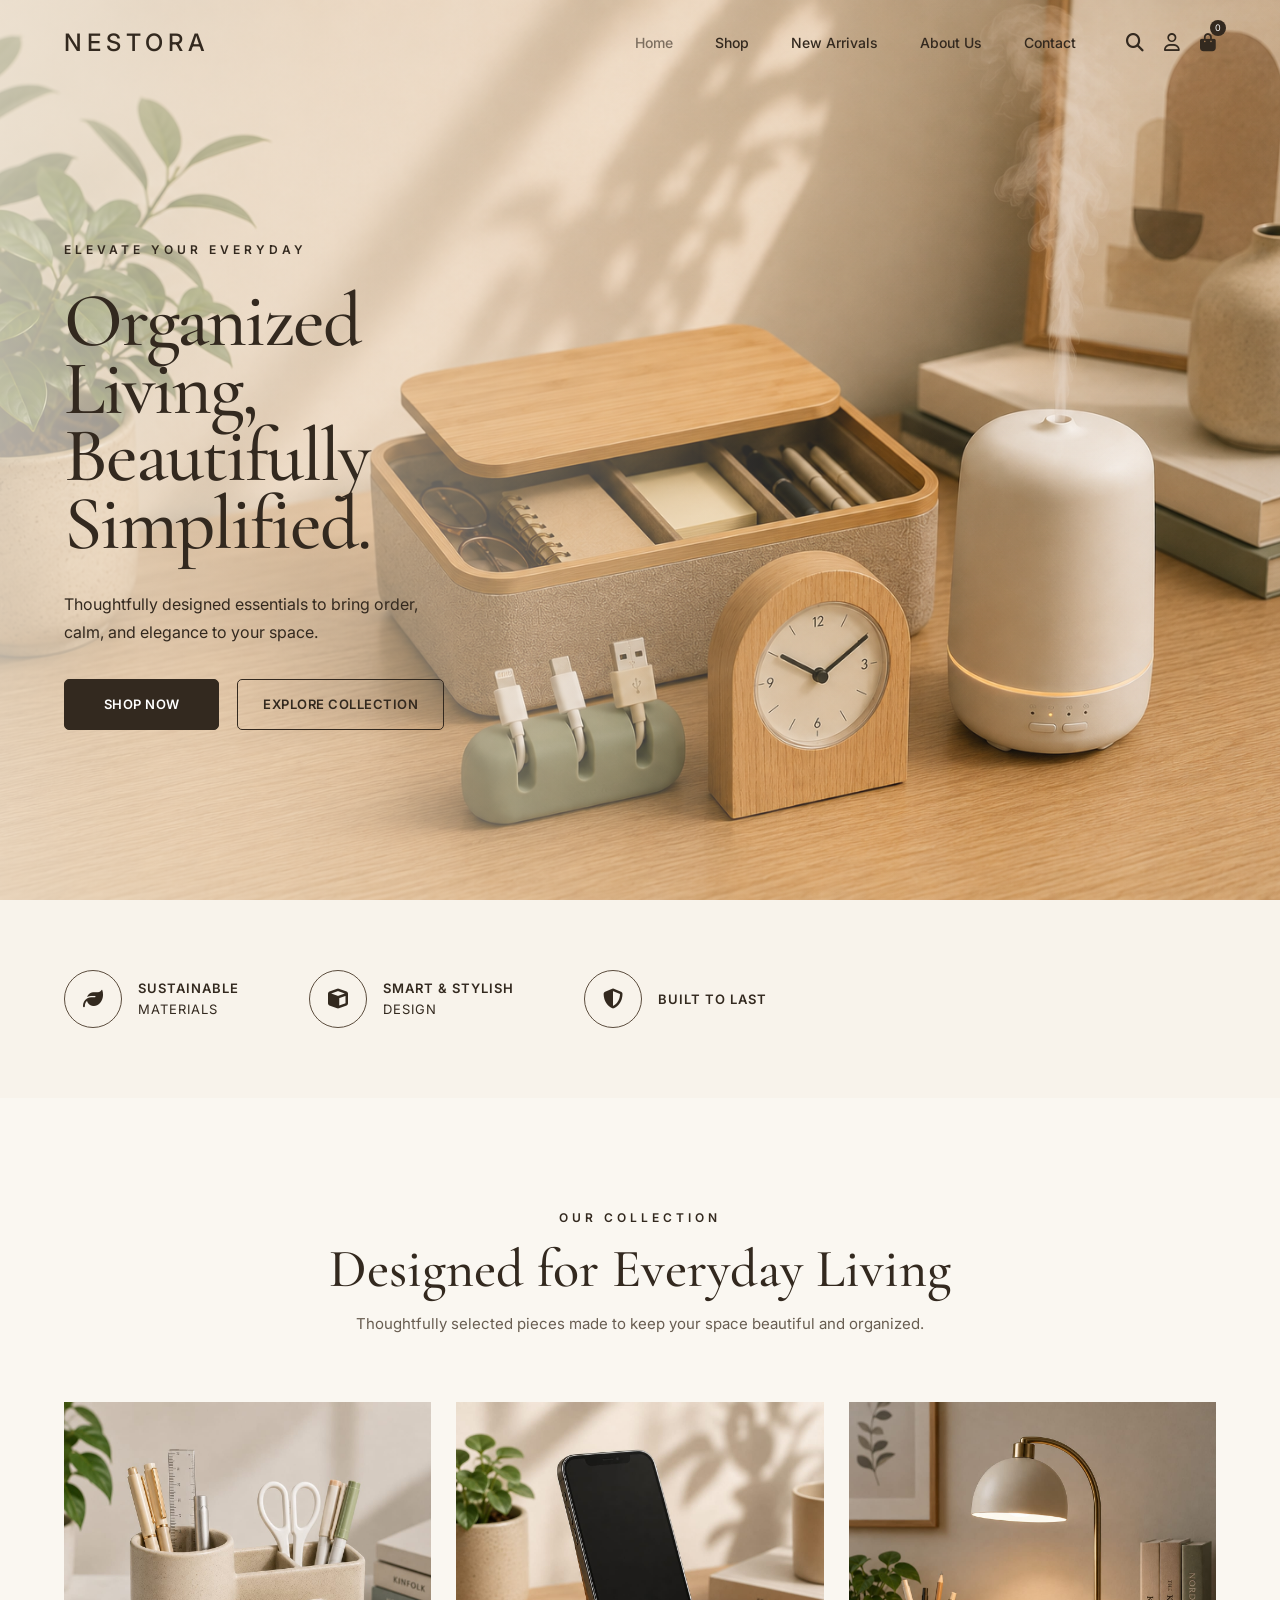
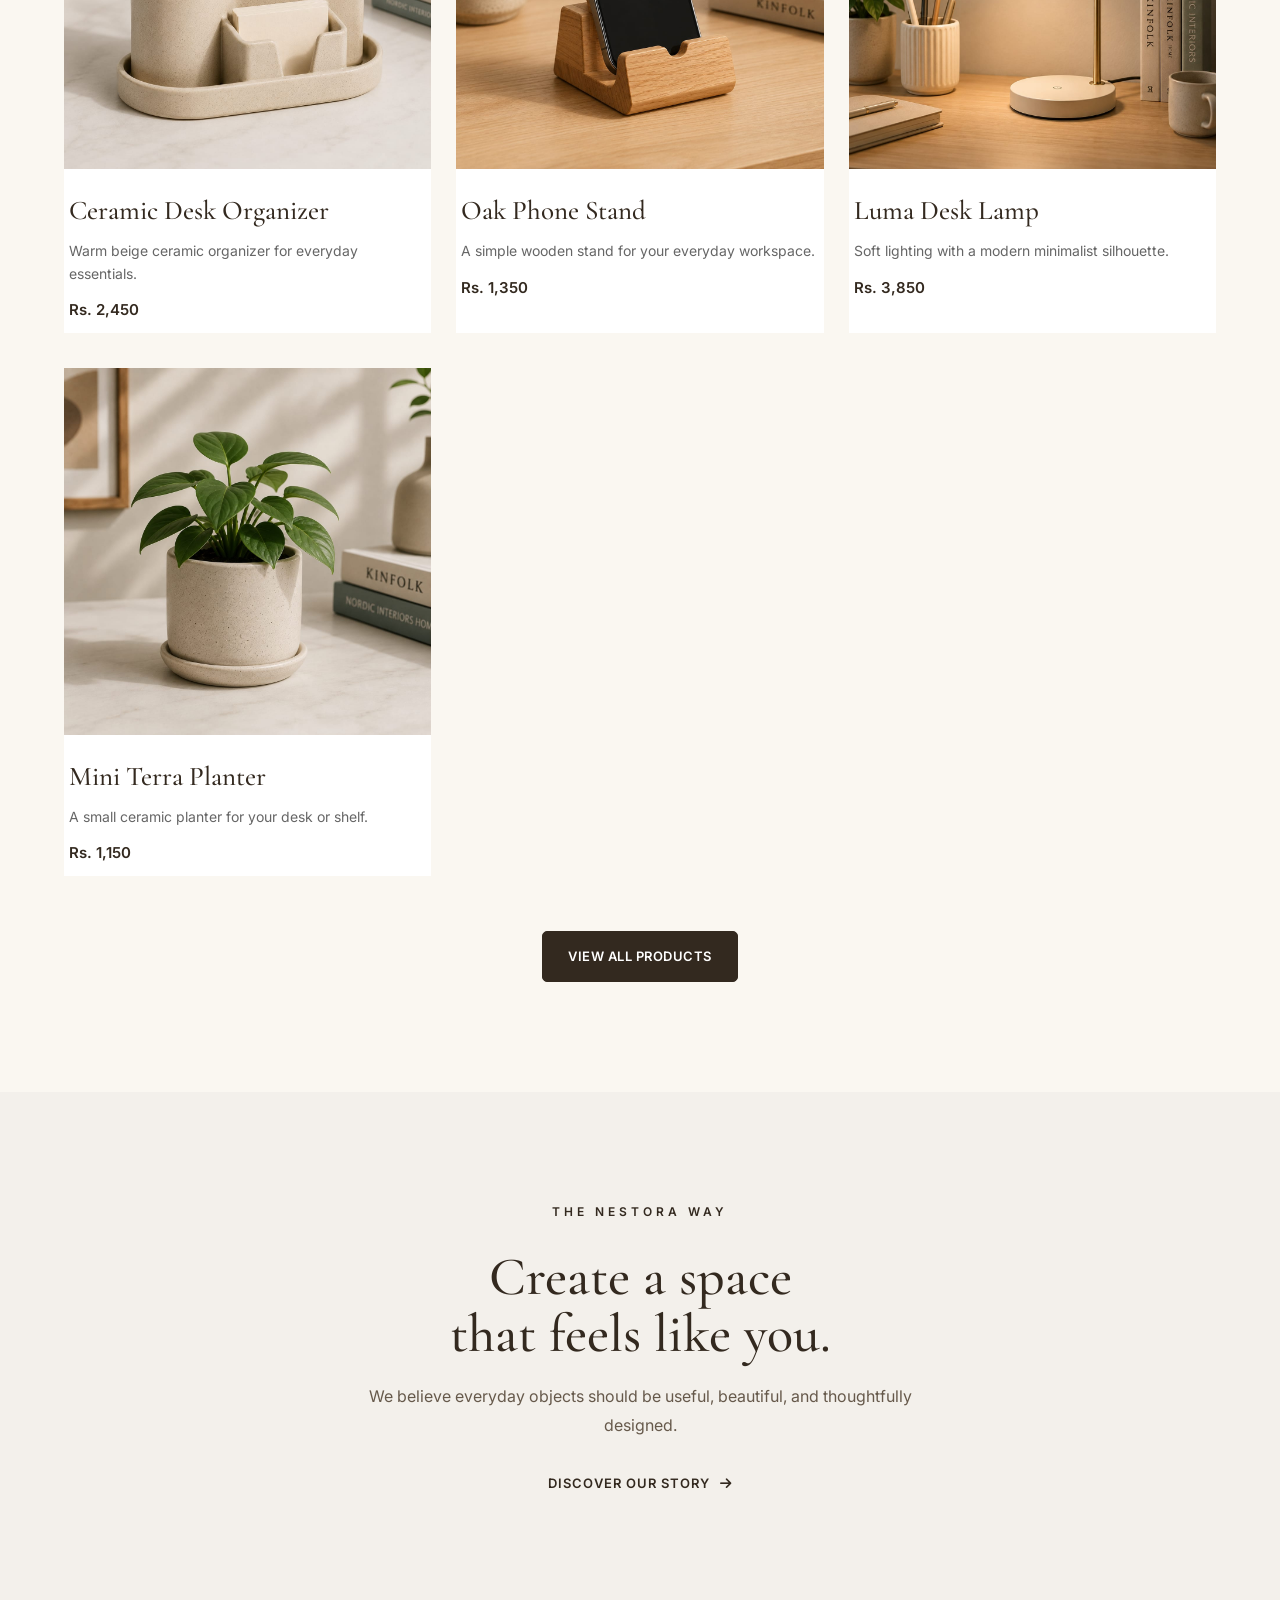
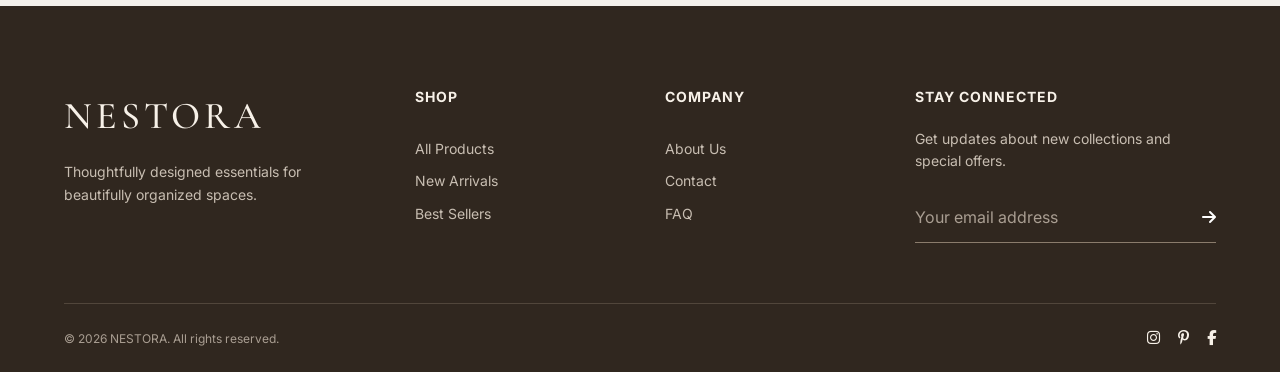
==== index.html @ 397cae4f "Initial Nestora website" ====
<!DOCTYPE html>
<html lang="en">
<head>
    <meta charset="UTF-8">
    <meta name="viewport" content="width=device-width, initial-scale=1.0">

    <title>NESTORA | Elevate Your Everyday</title>

    <link rel="stylesheet" href="css/style.css">
    <link rel="stylesheet" href="css/responsive.css">
    <link rel="stylesheet" href="css/shop.css">

    <!-- Google Fonts -->
    <link rel="preconnect" href="https://fonts.googleapis.com">
    <link rel="preconnect" href="https://fonts.gstatic.com" crossorigin>

    <link href="https://fonts.googleapis.com/css2?family=Cormorant+Garamond:wght@400;500;600&family=Inter:wght@400;500;600&display=swap" rel="stylesheet">

    <!-- Font Awesome -->
    <link rel="stylesheet"
          href="https://cdnjs.cloudflare.com/ajax/libs/font-awesome/6.7.2/css/all.min.css">
</head>

<body>

    <!-- ================= HEADER ================= -->

    <header class="header">

        <div class="container navbar">

            <!-- Logo -->
            <a href="index.html" class="logo">
               NESTORA
            </a>

            <!-- Navigation -->
            <nav class="nav-menu">

                <a href="index.html" class="active">Home</a>

                <a href="shop.html">Shop</a>

                <a href="new-arrivals.html">New Arrivals</a>

                <a href="about.html">About Us</a>

                <a href="contact.html">Contact</a>

            </nav>

            <!-- Icons -->
            <div class="nav-icons">

                <button class="icon-btn" aria-label="Search">
                    <i class="fa-solid fa-magnifying-glass"></i>
                </button>

                <a href="login.html" class="icon-btn" aria-label="Account">
                    <i class="fa-regular fa-user"></i>
                </a>
<a href="cart.html" class="icon-btn cart-btn" aria-label="Shopping cart">

                    <i class="fa-solid fa-bag-shopping"></i>

                    <span class="cart-count">0</span>

                </a>
                <!-- Mobile menu -->
                <button class="menu-btn" aria-label="Open menu">
                    <i class="fa-solid fa-bars"></i>
                </button>

            </div>

        </div>

    </header>


    <!-- ================= HERO SECTION ================= -->

    <main>

        <section class="hero">

            <div class="hero-overlay">

                <div class="container hero-content">

                    <!-- Left Content -->

                    <div class="hero-text">

                        <p class="eyebrow">
                            ELEVATE YOUR EVERYDAY
                        </p>

                        <h1>
                            Organized<br>
                            Living,<br>
                            Beautifully<br>
                            Simplified.
                        </h1>

                        <p class="hero-description">
                            Thoughtfully designed essentials to bring
                            order, calm, and elegance to your space.
                        </p>

                        <div class="hero-buttons">

                            <a href="shop.html" class="btn btn-primary">
                                Shop Now
                            </a>

                            <a href="shop.html" class="btn btn-secondary">
                                Explore Collection
                            </a>

                        </div>

                    </div>

                </div>

            </div>

        </section>


        <!-- ================= FEATURES ================= -->

        <section class="features">

            <div class="container features-grid">

                <!-- Feature 1 -->

                <div class="feature">

                    <div class="feature-icon">
                        <i class="fa-solid fa-leaf"></i>
                    </div>

                    <div>
                        <h3>Sustainable</h3>
                        <p>Materials</p>
                    </div>

                </div>


                <!-- Feature 2 -->

                <div class="feature">

                    <div class="feature-icon">
                        <i class="fa-solid fa-cube"></i>
                    </div>

                    <div>
                        <h3>Smart & Stylish</h3>
                        <p>Design</p>
                    </div>

                </div>


                <!-- Feature 3 -->

                <div class="feature">

                    <div class="feature-icon">
                        <i class="fa-solid fa-shield-halved"></i>
                    </div>

                    <div>
                        <h3>Built to Last</h3>
                    </div>

                </div>

            </div>

        </section>


        <!-- ================= FEATURED PRODUCTS ================= -->

        <section class="featured-products">

            <div class="container">

                <div class="section-heading">

                    <p class="eyebrow">
                        OUR COLLECTION
                    </p>

                    <h2>
                        Designed for Everyday Living
                    </h2>

                    <p>
                        Thoughtfully selected pieces made to keep
                        your space beautiful and organized.
                    </p>

                </div>


                <div class="products-grid">

                    <!-- Product 1 -->

                    <article class="product-card">

                        <div class="product-image">

                            <img
                                src="images/ceramic-desk-organizer.jpeg"
                                alt="Ceramic Desk Organizer"
                            >

                            <button class="add-cart">
                                <i class="fa-solid fa-plus"></i>
                            </button>

                        </div>

                        <div class="product-info">

                            <h3>Ceramic Desk Organizer</h3>

                            <p>
                                Warm beige ceramic organizer
                                for everyday essentials.
                            </p>

                            <span class="price">
                                Rs. 2,450
                            </span>

                        </div>

                    </article>


                    <!-- Product 2 -->

                    <article class="product-card">

                        <div class="product-image">

                            <img
                                src="images/oak-phone-stand.jpeg"
                                alt="Oak Phone Stand"
                            >

                            <button class="add-cart">
                                <i class="fa-solid fa-plus"></i>
                            </button>

                        </div>

                        <div class="product-info">

                            <h3>Oak Phone Stand</h3>

                            <p>
                                A simple wooden stand for
                                your everyday workspace.
                            </p>

                            <span class="price">
                                Rs. 1,350
                            </span>

                        </div>

                    </article>


                    <!-- Product 3 -->

                    <article class="product-card">

                        <div class="product-image">

                            <img
                                src="images/luma-desk-lamp.jpeg"
                                alt="Luma Desk Lamp"
                            >

                            <button class="add-cart">
                                <i class="fa-solid fa-plus"></i>
                            </button>

                        </div>

                        <div class="product-info">

                            <h3>Luma Desk Lamp</h3>

                            <p>
                                Soft lighting with a modern
                                minimalist silhouette.
                            </p>

                            <span class="price">
                                Rs. 3,850
                            </span>

                        </div>

                    </article>


                    <!-- Product 4 -->

                    <article class="product-card">

                        <div class="product-image">

                            <img
                                src="images/mini-terra-planter.jpeg"
                                alt="Mini Terra Planter"
                            >

                            <button class="add-cart">
                                <i class="fa-solid fa-plus"></i>
                            </button>

                        </div>

                        <div class="product-info">

                            <h3>Mini Terra Planter</h3>

                            <p>
                                A small ceramic planter for
                                your desk or shelf.
                            </p>

                            <span class="price">
                                Rs. 1,150
                            </span>

                        </div>

                    </article>

                </div>


                <div class="view-all">

                    <a href="shop.html" class="btn btn-primary">
                        View All Products
                    </a>

                </div>

            </div>

        </section>


        <!-- ================= BRAND SECTION ================= -->

        <section class="brand-section">

            <div class="container brand-content">

                <p class="eyebrow">
                    THE NESTORA WAY
                </p>

                <h2>
                    Create a space<br>
                    that feels like you.
                </h2>

                <p>
                    We believe everyday objects should be useful,
                    beautiful, and thoughtfully designed.
                </p>

                <a href="about.html" class="text-link">
                    Discover Our Story
                    <i class="fa-solid fa-arrow-right"></i>
                </a>

            </div>

        </section>

    </main>


    <!-- ================= FOOTER ================= -->

    <footer class="footer">

        <div class="container footer-grid">

            <div class="footer-brand">

                <h2>NESTORA</h2>

                <p>
                    Thoughtfully designed essentials
                    for beautifully organized spaces.
                </p>

            </div>


            <div class="footer-links">

                <h3>Shop</h3>

                <a href="shop.html">All Products</a>
                <a href="new-arrivals.html">New Arrivals</a>
                <a href="best sellers.html">Best Sellers</a>

            </div>


            <div class="footer-links">

                <h3>Company</h3>

                <a href="about.html">About Us</a>
                <a href="contact.html">Contact</a>
                <a href="FAQ.html">FAQ</a>

            </div>


            <div class="footer-newsletter">

                <h3>Stay Connected</h3>

                <p>
                    Get updates about new collections
                    and special offers.
                </p>

                <form>

                    <input
                        type="email"
                        placeholder="Your email address"
                        required
                    >

                    <button type="submit">
                        <i class="fa-solid fa-arrow-right"></i>
                    </button>

                </form>

            </div>

        </div>


        <div class="container footer-bottom">

            <p>
                © 2026 NESTORA. All rights reserved.
            </p>

            <div class="social-icons">

                <a href="#" aria-label="Instagram">
                    <i class="fa-brands fa-instagram"></i>
                </a>

                <a href="#" aria-label="Pinterest">
                    <i class="fa-brands fa-pinterest-p"></i>
                </a>

                <a href="#" aria-label="Facebook">
                    <i class="fa-brands fa-facebook-f"></i>
                </a>

            </div>

        </div>

    </footer>


    <!-- JavaScript -->
    <script src="js/script.js"></script>
    <script src="js/cart.js"></script>

</body>
</html>
---- css/style.css ----
/* =========================
   RESET
========================= */

* {
    margin: 0;
    padding: 0;
    box-sizing: border-box;
}

html {
    scroll-behavior: smooth;
}

body {
    font-family: "Inter", sans-serif;
    color: #33291f;
    background: #f8f3eb;
    line-height: 1.6;
}

img {
    width: 100%;
    display: block;
}

a {
    color: inherit;
    text-decoration: none;
}

button,
input {
    font: inherit;
}

button {
    cursor: pointer;
}


/* =========================
   CONTAINER
========================= */

.container {
    width: min(90%, 1280px);
    margin: auto;
}


/* =========================
   HEADER
========================= */

.header {
    position: absolute;
    top: 0;
    left: 0;
    width: 100%;
    z-index: 10;
    padding: 24px 0;
}

.navbar {
    display: flex;
    align-items: center;
    justify-content: space-between;
    gap: 30px;
}

.logo {
    font-family: "Inter", sans-serif;
    font-size: 24px;
    font-weight: 500;
    letter-spacing: 5px;
    color: #33291f;
    white-space: nowrap;
}

.nav-menu {
    display: flex;
    align-items: center;
    justify-content: center;
    gap: 42px;
    margin-left: auto;
}

.nav-menu a {
    font-size: 14px;
    font-weight: 500;
    transition: 0.3s ease;
}

.nav-menu a:hover,
.nav-menu a.active {
    opacity: 0.6;
}

.nav-icons {
    display: flex;
    align-items: center;
    gap: 20px;
    margin-left: 20px;
}

.icon-btn,
.menu-btn {
    border: none;
    background: transparent;
    color: #33291f;
    font-size: 18px;
    position: relative;
}

.cart-count {
    position: absolute;
    top: -9px;
    right: -10px;
    width: 16px;
    height: 16px;
    border-radius: 50%;
    background: #33291f;
    color: white;
    font-size: 9px;
    display: flex;
    align-items: center;
    justify-content: center;
}

.menu-btn {
    display: none;
}


/* =========================
   HERO
========================= */

.hero {
    min-height: 760px;
    height: 100vh;
    position: relative;
    background-image: url("../images/hero.png");
    background-size: cover;
    background-position: center;
}

.hero-overlay {
    min-height: 100%;
    background: linear-gradient(
        90deg,
        rgba(248, 239, 226, 0.72) 0%,
        rgba(248, 239, 226, 0.38) 38%,
        rgba(248, 239, 226, 0.05) 72%
    );
}

.hero-content {
    min-height: 760px;
    height: 100vh;
    display: flex;
    align-items: center;
}

.hero-text {
    max-width: 510px;
    padding-top: 70px;
}

.eyebrow {
    font-size: 12px;
    font-weight: 600;
    letter-spacing: 4px;
    text-transform: uppercase;
    margin-bottom: 28px;
}

.hero-text h1 {
    font-family: "Cormorant Garamond", serif;
    font-size: clamp(58px, 6vw, 88px);
    font-weight: 500;
    line-height: 0.88;
    letter-spacing: -2px;
    margin-bottom: 32px;
}

.hero-description {
    max-width: 390px;
    font-size: 16px;
    line-height: 1.8;
    margin-bottom: 32px;
}

.hero-buttons {
    display: flex;
    gap: 18px;
    flex-wrap: wrap;
}


/* =========================
   BUTTONS
========================= */

.btn {
    display: inline-flex;
    align-items: center;
    justify-content: center;
    min-width: 155px;
    padding: 14px 25px;
    border-radius: 5px;
    font-size: 13px;
    font-weight: 600;
    text-transform: uppercase;
    letter-spacing: 0.5px;
    transition: 0.3s ease;
}

.btn-primary {
    background: #33291f;
    color: #fff;
    border: 1px solid #33291f;
}

.btn-primary:hover {
    background: #554638;
}

.btn-secondary {
    background: transparent;
    color: #33291f;
    border: 1px solid #33291f;
}

.btn-secondary:hover {
    background: #33291f;
    color: white;
}


/* =========================
   FEATURES
========================= */

.features {
    position: relative;
    padding: 70px 0;
    z-index: 5;
}
.features-grid {
    display: flex;
    align-items: center;
    gap: 70px;
}

.feature {
    display: flex;
    align-items: center;
    gap: 16px;
}

.feature-icon {
    width: 58px;
    height: 58px;
    border: 1px solid #5b4c3d;
    border-radius: 50%;
    display: flex;
    align-items: center;
    justify-content: center;
    font-size: 20px;
}

.feature h3 {
    font-size: 13px;
    text-transform: uppercase;
    letter-spacing: 1px;
    font-weight: 600;
}

.feature p {
    font-size: 13px;
    text-transform: uppercase;
    letter-spacing: 1px;
}


/* =========================
   FEATURED PRODUCTS
========================= */

.featured-products {
    padding: 110px 0;
    background: #faf7f1;
}

.section-heading {
    max-width: 650px;
    margin: 0 auto 60px;
    text-align: center;
}

.section-heading .eyebrow {
    margin-bottom: 15px;
}

.section-heading h2 {
    font-family: "Cormorant Garamond", serif;
    font-size: clamp(42px, 5vw, 62px);
    font-weight: 500;
    line-height: 1;
    margin-bottom: 20px;
}

.section-heading > p:last-child {
    font-size: 15px;
    color: #685d51;
}

.products-grid {
    display: grid;
    grid-template-columns: repeat(4, 1fr);
    gap: 25px;
}

.product-card {
    background: #fff;
    overflow: hidden;
    transition: 0.3s ease;
}

.product-card:hover {
    transform: translateY(-6px);
}

.product-image {
    position: relative;
    overflow: hidden;
    aspect-ratio: 1 / 1;
    background: #eee7dc;
}

.product-image img {
    width: 100%;
    height: 100%;
    object-fit: cover;
    transition: transform 0.5s ease;
}

.product-card:hover .product-image img {
    transform: scale(1.05);
}

.add-cart {
    position: absolute;
    right: 15px;
    bottom: 15px;
    width: 42px;
    height: 42px;
    border: none;
    border-radius: 50%;
    background: #33291f;
    color: white;
    opacity: 0;
    transform: translateY(10px);
    transition: 0.3s ease;
}

.product-card:hover .add-cart {
    opacity: 1;
    transform: translateY(0);
}

.product-info {
    padding: 20px 5px;
}

.product-info h3 {
    font-family: "Cormorant Garamond", serif;
    font-size: 24px;
    font-weight: 600;
    margin-bottom: 7px;
}

.product-info p {
    font-size: 13px;
    color: #71665a;
    margin-bottom: 12px;
}

.price {
    font-size: 14px;
    font-weight: 600;
}

.view-all {
    text-align: center;
    margin-top: 55px;
}


/* =========================
   BRAND SECTION
========================= */

.brand-section {
    padding: 140px 0;
    background: #e9dfd0;
    text-align: center;
}

.brand-content {
    max-width: 700px;
}

.brand-section h2 {
    font-family: "Cormorant Garamond", serif;
    font-size: clamp(50px, 6vw, 80px);
    font-weight: 500;
    line-height: 0.95;
    margin-bottom: 25px;
}

.brand-section p:not(.eyebrow) {
    max-width: 500px;
    margin: 0 auto 30px;
    color: #66594b;
}

.text-link {
    display: inline-flex;
    align-items: center;
    gap: 10px;
    font-size: 13px;
    font-weight: 600;
    text-transform: uppercase;
    letter-spacing: 1px;
}


/* =========================
   FOOTER
========================= */

.footer {
    background: #30271f;
    color: #f7f1e8;
    padding-top: 80px;
}

.footer-grid {
    display: grid;
    grid-template-columns: 1.5fr 1fr 1fr 1.5fr;
    gap: 50px;
    padding-bottom: 60px;
}

.footer-brand h2 {
    font-family: "Cormorant Garamond", serif;
    font-size: 38px;
    font-weight: 500;
    letter-spacing: 4px;
    margin-bottom: 15px;
}

.footer-brand p {
    max-width: 280px;
    color: #c8beb2;
    font-size: 14px;
}

.footer h3 {
    font-size: 14px;
    text-transform: uppercase;
    letter-spacing: 1px;
    margin-bottom: 20px;
}

.footer-links {
    display: flex;
    flex-direction: column;
    gap: 10px;
}

.footer-links a {
    color: #c8beb2;
    font-size: 14px;
    transition: 0.3s ease;
}

.footer-links a:hover {
    color: white;
}

.footer-newsletter p {
    color: #c8beb2;
    font-size: 14px;
    margin-bottom: 20px;
}

.footer-newsletter form {
    display: flex;
    border-bottom: 1px solid #8a7c6c;
}

.footer-newsletter input {
    flex: 1;
    padding: 12px 0;
    border: none;
    outline: none;
    background: transparent;
    color: white;
}

.footer-newsletter input::placeholder {
    color: #a99e92;
}

.footer-newsletter button {
    border: none;
    background: transparent;
    color: white;
}

.footer-bottom {
    padding: 22px 0;
    border-top: 1px solid #51463b;
    display: flex;
    align-items: center;
    justify-content: space-between;
}

.footer-bottom p {
    color: #a99e92;
    font-size: 12px;
}

.social-icons {
    display: flex;
    gap: 18px;
}

.social-icons a {
    font-size: 15px;
    transition: 0.3s ease;
}

.social-icons a:hover {
    opacity: 0.6;
}


/* =========================
   TABLET
========================= */

@media (max-width: 1000px) {

    .nav-menu {
        gap: 20px;
    }

    .products-grid {
        grid-template-columns: repeat(2, 1fr);
    }

    .features-grid {
        gap: 35px;
    }

    .footer-grid {
        grid-template-columns: repeat(2, 1fr);
    }
}


/* =========================
   MOBILE
========================= */

@media (max-width: 768px) {

    .header {
        padding: 18px 0;
    }

    .logo {
        width: 125px;
    }

    .nav-menu {
        display: none;
    }

    .nav-icons {
        margin-left: auto;
    }

    .menu-btn {
        display: block;
    }

    .hero {
        min-height: 700px;
        height: auto;
        background-position: 62% center;
    }

    .hero-overlay {
        background: linear-gradient(
            90deg,
            rgba(248, 239, 226, 0.96) 0%,
            rgba(248, 239, 226, 0.78) 65%,
            rgba(248, 239, 226, 0.2) 100%
        );
    }

    .hero-content {
        min-height: 700px;
        height: auto;
        padding: 120px 0 100px;
    }

    .hero-text {
        max-width: 100%;
        padding-top: 0;
    }

    .hero-text h1 {
        font-size: clamp(52px, 15vw, 75px);
    }

    .features {
        margin-top: 0;
        padding: 50px 0;
        background: #f8f3eb;
    }

    .features-grid {
        flex-direction: column;
        align-items: flex-start;
        gap: 25px;
    }

    .featured-products {
        padding: 80px 0;
    }

    .products-grid {
        grid-template-columns: 1fr 1fr;
        gap: 15px;
    }

    .product-info {
        padding: 15px 3px;
    }

    .product-info h3 {
        font-size: 21px;
    }

    .product-info p {
        font-size: 12px;
    }

    .add-cart {
        opacity: 1;
        transform: none;
        width: 38px;
        height: 38px;
    }

    .brand-section {
        padding: 100px 0;
    }

    .footer-grid {
        grid-template-columns: 1fr;
        gap: 40px;
    }
}


/* =========================
   SMALL MOBILE
========================= */

@media (max-width: 480px) {

    .container {
        width: 88%;
    }

    .nav-icons {
        gap: 13px;
    }

    .icon-btn {
        font-size: 16px;
    }

    .hero-buttons {
        flex-direction: column;
        align-items: flex-start;
    }

    .btn {
        width: 100%;
    }

    .products-grid {
        grid-template-columns: 1fr;
    }

    .section-heading h2 {
        font-size: 45px;
    }

    .footer-bottom {
        flex-direction: column;
        gap: 15px;
        text-align: center;
    }
}
.product-quantity {
    display: flex;
    align-items: center;
    gap: 0;
    margin-top: 25px;
    width: 130px;
    height: 45px;
    border: 1px solid #ddd;
}

.quantity-decrease,
.quantity-increase {
    width: 42px;
    height: 100%;
    border: none;
    background: transparent;
    font-size: 20px;
    cursor: pointer;
}

.quantity-number {
    width: 45px;
    text-align: center;
    font-size: 15px;
}

.quantity-decrease:hover,
.quantity-increase:hover {
    background: #f3f1ed;
}
/* =========================
   PRODUCT PAGE
========================= */

.product-page {
    padding: 90px 0;
}

.product-details {
    display: grid;
    grid-template-columns: 1fr 1fr;
    gap: 70px;
    align-items: center;
}

.product-detail-image {
    width: 100%;
    overflow: hidden;
    background: #f5f2ed;
}

.product-detail-image img {
    width: 100%;
    height: 600px;
    object-fit: cover;
    display: block;
}

.product-detail-info {
    max-width: 520px;
}

.product-detail-info .eyebrow {
    font-size: 13px;
    letter-spacing: 2px;
    margin-bottom: 15px;
}

.product-detail-info h1 {
    font-family: "Cormorant Garamond", serif;
    font-size: 56px;
    font-weight: 500;
    line-height: 1.1;
    margin-bottom: 20px;
}

.product-detail-price {
    display: block;
    font-size: 20px;
    font-weight: 600;
    margin-bottom: 25px;
}

.product-detail-description {
    font-size: 15px;
    line-height: 1.8;
    margin-bottom: 25px;
}

.product-detail-line {
    width: 100%;
    height: 1px;
    background: #ddd;
    margin-bottom: 25px;
}

.product-detail-feature {
    display: flex;
    align-items: center;
    gap: 12px;
    margin-bottom: 15px;
    font-size: 14px;
}

.product-detail-feature i {
    font-size: 12px;
}
/* =========================
   ADD TO CART BUTTONS
========================= */

.add-cart,
.product-add-cart {
    display: flex;
    align-items: center;
    justify-content: center;
    gap: 10px;
}

.shop-product-image {
    position: relative;
}

.shop-product-image .add-cart {
    position: absolute;
    right: 15px;
    bottom: 15px;

    width: 42px;
    height: 42px;

    border: none;
    border-radius: 50%;

    background: #ffffff;
    color: #222222;

    font-size: 15px;
    cursor: pointer;

    box-shadow: 0 3px 12px rgba(0, 0, 0, 0.12);

    transition: 0.3s ease;
}

.shop-product-image .add-cart:hover {
    background: #222222;
    color: #ffffff;
    transform: translateY(-2px);
}

.product-add-cart {
    width: 100%;
    padding: 16px 25px;

    border: none;
    background: #222222;
    color: #ffffff;

    font-family: "Inter", sans-serif;
    font-size: 14px;

    cursor: pointer;
    transition: 0.3s ease;
}

.product-add-cart i {
    font-size: 15px;
}

.product-add-cart:hover {
    background: #444444;
}
/* =========================
   ADD TO CART ICON
========================= */

.add-cart {
    display: flex;
    align-items: center;
    justify-content: center;
    border: none;
    cursor: pointer;
}

.shop-product-image .add-cart {
    position: absolute;
    right: 15px;
    bottom: 15px;

    width: 44px;
    height: 44px;

    padding: 0;
    border-radius: 50%;

    background: #fff;
    color: #222;

    z-index: 10;
    box-shadow: 0 3px 10px rgba(0,0,0,0.12);
}

.shop-product-image .add-cart i {
    font-size: 15px;
}

.shop-product-image .add-cart:hover {
    background: #222;
    color: #fff;
}

.product-add-cart {
    width: 100%;
    height: 52px;
    gap: 10px;

    background: #222;
    color: #fff;

    font-size: 14px;
}

.product-add-cart i {
    font-size: 15px;
}
/* =========================
   ABOUT HERO
========================= */

.about-hero {
    min-height: 65vh;
    display: flex;
    align-items: center;
    text-align: center;
    background: #f4f1eb;
}

.about-hero-content {
    max-width: 850px;
    margin: auto;
    padding: 100px 20px;
}

.about-hero h1 {
    font-family: "Cormorant Garamond", serif;
    font-size: clamp(48px, 7vw, 86px);
    font-weight: 500;
    line-height: 0.95;
    margin: 20px 0 30px;
}

.about-hero-content > p:last-child {
    max-width: 600px;
    margin: auto;
    font-size: 17px;
    line-height: 1.8;
}


/* =========================
/* =========================
   OUR STORY
========================= */

.about-story {
    padding: 120px 0;
    text-align: center;
}

.about-story-grid {
    display: block;
}

.about-story-image {
    display: none;
}

.about-story-content {
    max-width: 900px;
    margin: 0 auto;
    text-align: center;
}

.about-story-content h2 {
    font-family: "Cormorant Garamond", serif;
    font-size: 54px;
    font-weight: 500;
    line-height: 1.05;
    margin: 18px auto 30px;
}

.about-story-content p {
    font-size: 16px;
    line-height: 1.8;
    margin: 0 auto 18px;
    max-width: 750px;
}

/* =========================
   PHILOSOPHY
========================= */

.philosophy {
    padding: 110px 0;
    background: #f4f1eb;
}

.section-heading {
    text-align: center;
    max-width: 700px;
    margin: 0 auto 65px;
}

.section-heading h2 {
    font-family: "Cormorant Garamond", serif;
    font-size: 54px;
    font-weight: 500;
    margin: 15px 0;
}

.section-heading > p:last-child {
    line-height: 1.7;
}

.philosophy-grid {
    display: grid;
    grid-template-columns: repeat(3, 1fr);
    gap: 30px;
}

.philosophy-card {
    text-align: center;
    background: #fff;
    padding: 50px 35px;
}

.philosophy-icon {
    font-size: 28px;
    margin-bottom: 25px;
}

.philosophy-card h3 {
    font-family: "Cormorant Garamond", serif;
    font-size: 30px;
    font-weight: 500;
    margin-bottom: 15px;
}

.philosophy-card p {
    font-size: 15px;
    line-height: 1.8;
}


/* =========================
   WHY NESTORA
========================= */

.why-nestora {
    padding: 120px 0;
}

.why-content {
    display: grid;
    grid-template-columns: 1fr 1fr;
    gap: 100px;
    align-items: center;
}

.why-content h2 {
    font-family: "Cormorant Garamond", serif;
    font-size: 58px;
    line-height: 1;
    font-weight: 500;
    margin-top: 20px;
}

.why-text p {
    font-size: 17px;
    line-height: 1.9;
    margin-bottom: 25px;
}


/* =========================
   VALUES
========================= */

.values {
    padding: 80px 0;
    border-top: 1px solid #ddd8cf;
    border-bottom: 1px solid #ddd8cf;
}

.values-grid {
    display: grid;
    grid-template-columns: repeat(4, 1fr);
    gap: 30px;
    text-align: center;
}

.value i {
    font-size: 25px;
    margin-bottom: 18px;
}

.value h3 {
    font-family: "Cormorant Garamond", serif;
    font-size: 27px;
    font-weight: 500;
    margin-bottom: 10px;
}

.value p {
    font-size: 14px;
    line-height: 1.6;
}


/* =========================
   CTA
========================= */

.about-cta {
    padding: 130px 20px;
    text-align: center;
}

.about-cta-content {
    max-width: 750px;
    margin: auto;
}

.about-cta h2 {
    font-family: "Cormorant Garamond", serif;
    font-size: 70px;
    line-height: 0.95;
    font-weight: 500;
    margin: 20px 0 25px;
}

.about-cta p:not(.eyebrow) {
    font-size: 17px;
    line-height: 1.8;
    margin-bottom: 30px;
}

.about-cta .btn i {
    margin-left: 8px;
}


/* =========================
   RESPONSIVE
========================= */

@media (max-width: 900px) {

    .about-story-grid,
    .why-content {
        grid-template-columns: 1fr;
        gap: 50px;
    }

    .about-story-image {
        height: 500px;
    }

    .philosophy-grid {
        grid-template-columns: 1fr;
    }

    .values-grid {
        grid-template-columns: repeat(2, 1fr);
        gap: 50px 20px;
    }

    .about-story-content h2,
    .why-content h2 {
        font-size: 48px;
    }

}


@media (max-width: 600px) {

    .about-hero-content {
        padding: 80px 20px;
    }

    .about-hero h1 {
        font-size: 48px;
    }

    .about-story {
        padding: 80px 0;
    }

    

    .about-story-content h2,
    .why-content h2,
    .section-heading h2 {
        font-size: 42px;
    }

    .philosophy {
        padding: 80px 0;
    }

    .why-nestora {
        padding: 80px 0;
    }

    .values {
        padding: 60px 0;
    }

    .values-grid {
        grid-template-columns: 1fr 1fr;
    }

    .about-cta {
        padding: 90px 20px;
    }

    .about-cta h2 {
        font-size: 52px;
    }

}
/* ========================================
   NEW ARRIVALS PAGE
======================================== */


/* =========================
   HERO
========================= */

.shop-hero {
    min-height: 420px;
    display: flex;
    align-items: center;
    background: #f3f0eb;
}

.shop-hero-content {
    text-align: center;
    max-width: 750px;
    margin: 0 auto;
}

.shop-hero-content .eyebrow {
    margin-bottom: 18px;
}

.shop-hero-content h1 {
    font-family: "Cormorant Garamond", serif;
    font-size: 72px;
    font-weight: 500;
    line-height: 1;
    margin-bottom: 22px;
}

.shop-hero-content p:last-child {
    max-width: 580px;
    margin: 0 auto;
    font-size: 16px;
    line-height: 1.8;
}


/* =========================
   PRODUCTS SECTION
========================= */

.shop-products {
    padding: 100px 0;
    background: #ffffff;
}

.shop-products .section-heading {
    text-align: center;
    max-width: 700px;
    margin: 0 auto 55px;
}

.shop-products .section-heading h2 {
    font-family: "Cormorant Garamond", serif;
    font-size: 48px;
    font-weight: 500;
    margin: 12px 0 16px;
}

.shop-products .section-heading p:last-child {
    line-height: 1.7;
}


/* =========================
   PRODUCT GRID
========================= */

.shop-products-grid {
    display: grid;
    grid-template-columns: repeat(4, 1fr);
    gap: 28px;
}


/* =========================
   PRODUCT CARD
========================= */

.shop-product-card {
    background: #faf9f7;
    transition: transform 0.3s ease;
}

.shop-product-card:hover {
    transform: translateY(-6px);
}


/* =========================
   PRODUCT IMAGE
========================= */

.shop-product-image {
    position: relative;
    overflow: hidden;
    aspect-ratio: 1 / 1;
}

.shop-product-image img {
    width: 100%;
    height: 100%;
    object-fit: cover;
    display: block;
    transition: transform 0.5s ease;
}

.shop-product-card:hover .shop-product-image img {
    transform: scale(1.04);
}


/* =========================
   ADD TO CART
========================= */

.shop-product-image .add-cart {
    position: absolute;
    right: 18px;
    bottom: 18px;

    width: 44px;
    height: 44px;

    border: none;
    border-radius: 50%;

    background: #ffffff;
    color: #2f4035;

    display: flex;
    align-items: center;
    justify-content: center;

    cursor: pointer;

    box-shadow: 0 5px 18px rgba(0, 0, 0, 0.12);

    transition:
        background 0.3s ease,
        color 0.3s ease,
        transform 0.3s ease;
}

.shop-product-image .add-cart:hover {
    background: #2f4035;
    color: #ffffff;
    transform: scale(1.08);
}


/* =========================
   PRODUCT INFO
========================= */

.shop-product-info {
    padding: 24px 22px 28px;
}

.shop-product-info h3 {
    font-family: "Cormorant Garamond", serif;
    font-size: 25px;
    font-weight: 600;
    margin-bottom: 9px;
}

.shop-product-info p {
    font-size: 14px;
    line-height: 1.6;
    color: #777;
    margin-bottom: 16px;
}

.shop-product-info .price {
    font-size: 15px;
    font-weight: 600;
    color: #2f4035;
}


/* =========================
   BRAND / CTA SECTION
========================= */

.brand-section {
    padding: 110px 20px;
    text-align: center;
    background: #f3f0eb;
}

.brand-content {
    max-width: 700px;
    margin: 0 auto;
}

.brand-content h2 {
    font-family: "Cormorant Garamond", serif;
    font-size: 54px;
    font-weight: 500;
    line-height: 1.05;
    margin: 15px 0 20px;
}

.brand-content p:not(.eyebrow) {
    max-width: 560px;
    margin: 0 auto 30px;
    line-height: 1.8;
}


/* =========================
   BUTTON
========================= */

.brand-content .btn {
    display: inline-flex;
    align-items: center;
    justify-content: center;
}


/* =========================
   RESPONSIVE
========================= */

@media (max-width: 1100px) {

    .shop-products-grid {
        grid-template-columns: repeat(3, 1fr);
    }

    .shop-hero-content h1 {
        font-size: 62px;
    }

}


@media (max-width: 800px) {

    .shop-products {
        padding: 75px 0;
    }

    .shop-products-grid {
        grid-template-columns: repeat(2, 1fr);
        gap: 20px;
    }

    .shop-hero {
        min-height: 350px;
    }

    .shop-hero-content h1 {
        font-size: 52px;
    }

    .shop-products .section-heading h2 {
        font-size: 40px;
    }

    .brand-content h2 {
        font-size: 45px;
    }

}


@media (max-width: 550px) {

    .shop-hero {
        min-height: 320px;
    }

    .shop-hero-content h1 {
        font-size: 45px;
    }

    .shop-hero-content p:last-child {
        font-size: 14px;
    }

    .shop-products {
        padding: 60px 0;
    }

    .shop-products-grid {
        grid-template-columns: 1fr;
        gap: 25px;
    }

    .shop-products .section-heading {
        margin-bottom: 35px;
    }

    .shop-products .section-heading h2 {
        font-size: 36px;
    }

    .brand-section {
        padding: 75px 20px;
    }

    .brand-content h2 {
        font-size: 38px;
    }

}
/* =========================
   LOGIN PAGE
========================= */

.login-section {
    min-height: 75vh;
    display: flex;
    align-items: center;
    justify-content: center;
    padding: 80px 20px;
    background: #f8f6f2;
}

.login-container {
    width: 100%;
    max-width: 500px;
    background: #ffffff;
    padding: 50px 45px;
    border: 1px solid #e8e4dd;
}

.login-heading {
    text-align: center;
    margin-bottom: 35px;
}

.login-heading .eyebrow {
    margin-bottom: 12px;
}

.login-heading h1 {
    font-family: "Cormorant Garamond", serif;
    font-size: 42px;
    font-weight: 500;
    line-height: 1.1;
    margin-bottom: 15px;
}

.login-heading p:last-child {
    color: #777;
    font-size: 14px;
    line-height: 1.7;
}


/* =========================
   LOGIN FORM
========================= */

.login-form {
    width: 100%;
}

.login-form .form-group {
    margin-bottom: 22px;
}

.login-form label {
    display: block;
    margin-bottom: 8px;
    font-size: 13px;
    font-weight: 500;
}

.login-form input[type="email"],
.login-form input[type="password"] {
    width: 100%;
    height: 50px;
    padding: 0 15px;
    border: 1px solid #dcd8d0;
    background: #fff;
    font-family: "Inter", sans-serif;
    font-size: 14px;
    outline: none;
    transition: border-color 0.3s ease;
}

.login-form input:focus {
    border-color: #555;
}


/* =========================
   PASSWORD
========================= */

.password-wrapper {
    position: relative;
}

.password-wrapper input {
    padding-right: 50px !important;
}

.password-toggle {
    position: absolute;
    right: 15px;
    top: 50%;
    transform: translateY(-50%);
    border: none;
    background: transparent;
    cursor: pointer;
    color: #777;
    font-size: 16px;
}


/* =========================
   LOGIN OPTIONS
========================= */

.login-options {
    display: flex;
    align-items: center;
    justify-content: space-between;
    margin: 5px 0 25px;
    font-size: 13px;
}

.remember-me {
    display: flex !important;
    align-items: center;
    gap: 8px;
    margin: 0 !important;
    cursor: pointer;
}

.remember-me input {
    width: 15px;
    height: 15px;
    cursor: pointer;
}

.login-options a {
    color: #555;
    text-decoration: none;
}

.login-options a:hover {
    text-decoration: underline;
}


/* =========================
   LOGIN MESSAGE
========================= */

.login-message {
    min-height: 20px;
    margin-bottom: 10px;
    text-align: center;
    font-size: 13px;
}


/* =========================
   LOGIN BUTTON
========================= */

.login-button {
    width: 100%;
    border: none;
    cursor: pointer;
    justify-content: center;
    display: flex;
    align-items: center;
    gap: 10px;
}


/* =========================
   REGISTER
========================= */

.login-register {
    text-align: center;
    margin-top: 28px;
    padding-top: 25px;
    border-top: 1px solid #eee;
}

.login-register p {
    display: inline;
    color: #777;
    font-size: 13px;
}

.login-register a {
    margin-left: 5px;
    color: #333;
    font-size: 13px;
    font-weight: 500;
    text-decoration: none;
}

.login-register a:hover {
    text-decoration: underline;
}


/* =========================
   LOGIN RESPONSIVE
========================= */

@media (max-width: 600px) {

    .login-section {
        padding: 50px 15px;
    }

    .login-container {
        padding: 35px 22px;
    }

    .login-heading h1 {
        font-size: 34px;
    }

    .login-options {
        font-size: 12px;
    }

}
/* =========================
   REGISTER PAGE
========================= */

.register-section {
    min-height: 75vh;
    display: flex;
    align-items: center;
    justify-content: center;
    padding: 80px 20px;
    background: #f8f6f2;
}

.register-container {
    width: 100%;
    max-width: 560px;
    background: #ffffff;
    padding: 50px 45px;
    border: 1px solid #e8e4dd;
}

.register-heading {
    text-align: center;
    margin-bottom: 35px;
}

.register-heading .eyebrow {
    margin-bottom: 12px;
}

.register-heading h1 {
    font-family: "Cormorant Garamond", serif;
    font-size: 42px;
    font-weight: 500;
    line-height: 1.1;
    margin-bottom: 15px;
}

.register-heading p:last-child {
    color: #777;
    font-size: 14px;
    line-height: 1.7;
}


/* =========================
   REGISTER FORM
========================= */

.register-form {
    width: 100%;
}

.register-form .form-row {
    display: grid;
    grid-template-columns: 1fr 1fr;
    gap: 18px;
}

.register-form .form-group {
    margin-bottom: 22px;
}

.register-form label {
    display: block;
    margin-bottom: 8px;
    font-size: 13px;
    font-weight: 500;
}

.register-form input[type="text"],
.register-form input[type="email"],
.register-form input[type="password"] {
    width: 100%;
    height: 50px;
    padding: 0 15px;
    border: 1px solid #dcd8d0;
    background: #fff;
    font-family: "Inter", sans-serif;
    font-size: 14px;
    outline: none;
    transition: border-color 0.3s ease;
}

.register-form input:focus {
    border-color: #555;
}


/* =========================
   PASSWORD
========================= */

.register-form .password-wrapper {
    position: relative;
}

.register-form .password-wrapper input {
    padding-right: 50px;
}

.register-form .password-toggle {
    position: absolute;
    right: 15px;
    top: 50%;
    transform: translateY(-50%);
    border: none;
    background: transparent;
    cursor: pointer;
    color: #777;
    font-size: 16px;
}


/* =========================
   TERMS
========================= */

.register-terms {
    display: flex !important;
    align-items: flex-start;
    gap: 9px;
    margin: 3px 0 20px;
    cursor: pointer;
    font-size: 13px;
    font-weight: 400 !important;
    line-height: 1.5;
}

.register-terms input {
    width: 15px;
    height: 15px;
    margin-top: 2px;
    flex-shrink: 0;
    cursor: pointer;
}

.register-terms a {
    color: #333;
    text-decoration: underline;
}


/* =========================
   REGISTER MESSAGE
========================= */

.register-message {
    min-height: 20px;
    margin-bottom: 10px;
    text-align: center;
    font-size: 13px;
}


/* =========================
   REGISTER BUTTON
========================= */

.register-button {
    width: 100%;
    border: none;
    cursor: pointer;
    justify-content: center;
    display: flex;
    align-items: center;
    gap: 10px;
}


/* =========================
   LOGIN LINK
========================= */

.register-login {
    text-align: center;
    margin-top: 28px;
    padding-top: 25px;
    border-top: 1px solid #eee;
}

.register-login p {
    display: inline;
    color: #777;
    font-size: 13px;
}

.register-login a {
    margin-left: 5px;
    color: #333;
    font-size: 13px;
    font-weight: 500;
    text-decoration: none;
}

.register-login a:hover {
    text-decoration: underline;
}


/* =========================
   REGISTER RESPONSIVE
========================= */

@media (max-width: 600px) {

    .register-section {
        padding: 50px 15px;
    }

    .register-container {
        padding: 35px 22px;
    }

    .register-heading h1 {
        font-size: 34px;
    }

    .register-form .form-row {
        grid-template-columns: 1fr;
        gap: 0;
    }

}
/* =========================
   PAYMENT PAGE
========================= */

.payment-section {
    min-height: 80vh;
    padding: 80px 20px;
    background: #f8f7f3;
}

.payment-container {
    width: 100%;
    max-width: 620px;
    margin: 0 auto;
}

.payment-heading {
    text-align: center;
    margin-bottom: 45px;
}

.payment-heading .eyebrow {
    margin-bottom: 10px;
}

.payment-heading h1 {
    font-family: "Cormorant Garamond", serif;
    font-size: 52px;
    font-weight: 500;
    margin-bottom: 15px;
}

.payment-heading p:last-child {
    color: #777;
    line-height: 1.7;
}


/* PAYMENT FORM */

.payment-form {
    background: #ffffff;
    padding: 40px;
    border: 1px solid #e7e4dc;
    border-radius: 4px;
    box-shadow: 0 10px 35px rgba(0, 0, 0, 0.04);
}


/* CARD TYPE */

.card-type {
    margin-bottom: 30px;
}

.card-type > p {
    font-weight: 500;
    margin-bottom: 15px;
}

.card-option {
    display: inline-flex;
    align-items: center;
    margin-right: 20px;
    cursor: pointer;
}

.card-option input {
    margin-right: 8px;
    accent-color: #26382f;
}

.card-option span {
    display: flex;
    align-items: center;
    gap: 8px;
    color: #444;
}


/* FORM GROUP */

.payment-form .form-group {
    margin-bottom: 22px;
}

.payment-form label {
    display: block;
    margin-bottom: 8px;
    font-size: 14px;
    font-weight: 500;
}

.payment-form input {
    width: 100%;
    padding: 14px 15px;
    border: 1px solid #dcd9d1;
    border-radius: 3px;
    background: #fff;
    font-family: "Inter", sans-serif;
    font-size: 14px;
    outline: none;
    transition: border-color 0.3s ease;
    box-sizing: border-box;
}

.payment-form input:focus {
    border-color: #26382f;
}


/* EXPIRY + CVV */

.payment-row {
    display: grid;
    grid-template-columns: 1fr 1fr;
    gap: 18px;
}


/* MESSAGE */

.payment-message {
    min-height: 20px;
    margin-bottom: 15px;
    text-align: center;
    font-size: 14px;
}


/* PAYMENT BUTTON */

.payment-button {
    width: 100%;
    border: none;
    cursor: pointer;
    display: flex;
    justify-content: center;
    align-items: center;
    gap: 10px;
}


/* BACK LINK */

.back-checkout {
    display: flex;
    justify-content: center;
    align-items: center;
    gap: 8px;
    margin-top: 22px;
    color: #555;
    text-decoration: none;
    font-size: 14px;
    transition: color 0.3s ease;
}

.back-checkout:hover {
    color: #26382f;
}


/* MOBILE */

@media (max-width: 600px) {

    .payment-section {
        padding: 55px 15px;
    }

    .payment-heading h1 {
        font-size: 42px;
    }

    .payment-form {
        padding: 25px 20px;
    }

    .card-option {
        display: flex;
        margin-bottom: 12px;
    }

    .payment-row {
        grid-template-columns: 1fr;
        gap: 0;
    }

}
---- css/responsive.css ----
/* =========================
   TABLET
========================= */

@media (max-width: 1000px) {

    .nav-menu {
        gap: 20px;
    }

    .products-grid {
        grid-template-columns: repeat(2, 1fr);
    }

    .features-grid {
        gap: 35px;
    }

    .footer-grid {
        grid-template-columns: repeat(2, 1fr);
    }
}


/* =========================
   MOBILE
========================= */

@media (max-width: 768px) {

    .header {
        padding: 18px 0;
    }

    .logo {
        width: 125px;
    }

    .nav-menu {
        display: none;
    }

    .nav-menu.show {
        display: flex;
        position: absolute;
        top: 75px;
        left: 6%;
        right: 6%;
        flex-direction: column;
        gap: 20px;
        padding: 25px;
        background: #f8f3eb;
        box-shadow: 0 10px 30px rgba(0, 0, 0, 0.08);
        z-index: 100;
    }

    .nav-icons {
        margin-left: auto;
    }

    .menu-btn {
        display: block;
    }

    .hero {
        min-height: 700px;
        height: auto;
        background-position: 62% center;
    }

    .hero-overlay {
        background: linear-gradient(
            90deg,
            rgba(248, 239, 226, 0.96) 0%,
            rgba(248, 239, 226, 0.78) 65%,
            rgba(248, 239, 226, 0.2) 100%
        );
    }

    .hero-content {
        min-height: 700px;
        height: auto;
        padding: 120px 0 100px;
    }

    .hero-text {
        max-width: 100%;
        padding-top: 0;
    }

    .hero-text h1 {
        font-size: clamp(52px, 15vw, 75px);
    }

    .features {
        margin-top: 0;
        padding: 50px 0;
        background: #f8f3eb;
    }

    .features-grid {
        flex-direction: column;
        align-items: flex-start;
        gap: 25px;
    }

    .featured-products {
        padding: 80px 0;
    }

    .products-grid {
        grid-template-columns: 1fr 1fr;
        gap: 15px;
    }

    .product-info {
        padding: 15px 3px;
    }

    .product-info h3 {
        font-size: 21px;
    }

    .product-info p {
        font-size: 12px;
    }

    .add-cart {
        opacity: 1;
        transform: none;
        width: 38px;
        height: 38px;
    }

    .brand-section {
        padding: 100px 0;
    }

    .footer-grid {
        grid-template-columns: 1fr;
        gap: 40px;
    }
}


/* =========================
   SMALL MOBILE
========================= */

@media (max-width: 480px) {

    .container {
        width: 88%;
    }

    .nav-icons {
        gap: 13px;
    }

    .icon-btn {
        font-size: 16px;
    }

    .hero-buttons {
        flex-direction: column;
        align-items: flex-start;
    }

    .btn {
        width: 100%;
    }

    .products-grid {
        grid-template-columns: 1fr;
    }

    .section-heading h2 {
        font-size: 45px;
    }

    .footer-bottom {
        flex-direction: column;
        gap: 15px;
        text-align: center;
    }
}
/* =========================
   RESPONSIVE
========================= */

@media (max-width: 900px) {

    .product-details {
        grid-template-columns: 1fr;
        gap: 45px;
    }

    .product-detail-info {
        max-width: 100%;
    }

    .product-detail-image img {
        height: 500px;
    }

    .product-detail-info h1 {
        font-size: 48px;
    }
}


@media (max-width: 600px) {

    .product-page {
        padding: 55px 0;
    }

    .product-details {
        gap: 35px;
    }

    .product-detail-image img {
        height: 380px;
    }

    .product-detail-info h1 {
        font-size: 40px;
    }

    .product-detail-price {
        font-size: 18px;
    }
}
---- css/shop.css ----
/* =========================
   SHOP PAGE
========================= */

.shop-page {
    padding: 80px 0;
}


/* =========================
   SHOP HEADING
========================= */

.shop-heading {
    text-align: center;
    max-width: 700px;
    margin: 0 auto 55px;
}

.shop-heading .eyebrow {
    font-size: 13px;
    letter-spacing: 2px;
    font-weight: 600;
    margin-bottom: 12px;
}

.shop-heading h1 {
    font-family: "Cormorant Garamond", serif;
    font-size: 52px;
    font-weight: 500;
    line-height: 1.1;
    margin-bottom: 18px;
}

.shop-heading p:last-child {
    font-size: 16px;
    line-height: 1.7;
}


/* =========================
   SHOP TOOLBAR
========================= */

.shop-toolbar {
    display: flex;
    justify-content: space-between;
    align-items: center;
    margin-bottom: 35px;
    padding-bottom: 18px;
    border-bottom: 1px solid #ddd;
}

.product-count {
    margin: 0;
    font-size: 14px;
}

.sort-box {
    display: flex;
    align-items: center;
    gap: 10px;
}

.sort-box label {
    font-size: 14px;
}

.sort-box select {
    padding: 10px 35px 10px 12px;
    border: 1px solid #ccc;
    background: white;
    font-family: "Inter", sans-serif;
    cursor: pointer;
}


/* =========================
   PRODUCTS GRID
========================= */

.shop-products-grid {
    display: grid;

    /* 3 products in one row */
    grid-template-columns: repeat(3, 1fr);

    gap: 45px 25px;
}


/* =========================
   PRODUCT CARD
========================= */

.shop-product-card {
    min-width: 0;
}


/* =========================
   PRODUCT IMAGE
========================= */

.shop-product-image {
    position: relative;
    width: 100%;
    aspect-ratio: 1 / 1;
    overflow: hidden;
    background: #f4f1ec;
}

.shop-product-image img {
    width: 100%;
    height: 100%;
    display: block;

    object-fit: cover;

    transition: transform 0.4s ease;
}

.shop-product-card:hover .shop-product-image img {
    transform: scale(1.04);
}


/* =========================
   ADD CART BUTTON
========================= */

.add-cart {
    position: absolute;
    right: 15px;
    bottom: 15px;

    width: 42px;
    height: 42px;

    border: none;
    border-radius: 50%;

    background: white;
    color: #222;

    display: flex;
    align-items: center;
    justify-content: center;

    cursor: pointer;

    box-shadow: 0 4px 15px rgba(0, 0, 0, 0.12);

    transition: 0.3s ease;
}

.add-cart:hover {
    background: #222;
    color: white;
}


/* =========================
   PRODUCT INFORMATION
========================= */

.shop-product-info {
    padding-top: 18px;
}

.shop-product-info h3 {
    font-family: "Cormorant Garamond", serif;
    font-size: 24px;
    font-weight: 600;
    margin: 0 0 8px;
}

.shop-product-info p {
    font-size: 14px;
    line-height: 1.6;
    margin: 0 0 12px;
}

.shop-product-info .price {
    display: block;
    font-size: 15px;
    font-weight: 600;
}


/* =========================
   SHOP BANNER
========================= */

.shop-banner {
    margin-top: 90px;
    padding: 70px 30px;
    text-align: center;
    background: #f3efe9;
}

.shop-banner h2 {
    font-family: "Cormorant Garamond", serif;
    font-size: 42px;
    font-weight: 500;
    margin-bottom: 12px;
}

.shop-banner p {
    margin-bottom: 25px;
    line-height: 1.6;
}


/* =========================
   TABLET
========================= */

@media (max-width: 900px) {

    .shop-products-grid {
        grid-template-columns: repeat(2, 1fr);
        gap: 35px 20px;
    }

    .shop-heading h1 {
        font-size: 45px;
    }

}


/* =========================
   MOBILE
========================= */

@media (max-width: 600px) {

    .shop-page {
        padding: 55px 0;
    }

    .shop-heading {
        margin-bottom: 40px;
    }

    .shop-heading h1 {
        font-size: 38px;
    }

    .shop-heading p:last-child {
        font-size: 14px;
    }

    .shop-toolbar {
        align-items: flex-start;
        flex-direction: column;
        gap: 18px;
    }

    .shop-products-grid {
        grid-template-columns: 1fr;
        gap: 40px;
    }

    .shop-product-image {
        aspect-ratio: 1 / 1;
    }

    .shop-banner {
        margin-top: 60px;
        padding: 50px 20px;
    }

    .shop-banner h2 {
        font-size: 34px;
    }

}
.product-page {
    padding: 90px 0;
}

.product-details {
    display: grid;
    grid-template-columns: 1fr 1fr;
    gap: 70px;
    align-items: center;
}

.product-detail-image {
    width: 100%;
    background: #f4f1ec;
    overflow: hidden;
}

.product-detail-image img {
    width: 100%;
    height: 600px;
    display: block;
    object-fit: cover;
}

.product-detail-info {
    max-width: 520px;
}

.product-detail-info .eyebrow {
    font-size: 13px;
    letter-spacing: 2px;
    font-weight: 600;
    margin-bottom: 15px;
}

.product-detail-info h1 {
    font-family: "Cormorant Garamond", serif;
    font-size: 56px;
    line-height: 1.1;
    font-weight: 500;
    margin: 0 0 20px;
}

.product-detail-price {
    display: block;
    font-size: 20px;
    font-weight: 600;
    margin-bottom: 25px;
}

.product-detail-description {
    font-size: 15px;
    line-height: 1.8;
    margin-bottom: 30px;
}

.product-detail-line {
    width: 100%;
    height: 1px;
    background: #ddd;
    margin-bottom: 25px;
}

.product-detail-feature {
    display: flex;
    align-items: center;
    gap: 12px;
    margin-bottom: 15px;
    font-size: 14px;
}

.product-detail-feature i {
    font-size: 12px;
}

.product-add-cart {
    width: 100%;
    margin-top: 25px;
    padding: 16px 25px;
    border: none;
    background: #222;
    color: #fff;
    font-family: "Inter", sans-serif;
    font-size: 14px;
    cursor: pointer;
    transition: 0.3s ease;
}

.product-add-cart:hover {
    background: #444;
}

.back-to-shop {
    display: inline-flex;
    align-items: center;
    gap: 8px;
    margin-top: 22px;
    color: #222;
    text-decoration: none;
    font-size: 14px;
}

.back-to-shop:hover {
    text-decoration: underline;
}

.product-link {
    display: block;
    color: inherit;
    text-decoration: none;
}

@media (max-width: 900px) {

    .product-details {
        grid-template-columns: 1fr;
        gap: 45px;
    }

    .product-detail-info {
        max-width: 100%;
    }

    .product-detail-image img {
        height: 500px;
    }

    .product-detail-info h1 {
        font-size: 48px;
    }
}

@media (max-width: 600px) {

    .product-page {
        padding: 55px 0;
    }

    .product-details {
        gap: 35px;
    }

    .product-detail-image img {
        height: 380px;
    }

    .product-detail-info h1 {
        font-size: 40px;
    }

    .product-detail-price {
        font-size: 18px;
    }
}
/* =========================
   SHOP PRODUCT CARD
========================= */

.shop-product-image {
    position: relative;
}

.shop-product-image .add-cart {
    position: absolute;
    right: 15px;
    bottom: 15px;

    width: 42px;
    height: 42px;

    padding: 0 !important;
    margin: 0 !important;

    border: none;
    border-radius: 50%;

    background: #ffffff;
    color: #222222;

    display: flex !important;
    align-items: center;
    justify-content: center;

    z-index: 20;
    cursor: pointer;

    box-shadow: 0 3px 12px rgba(0, 0, 0, 0.15);
}

.shop-product-image .add-cart i {
    display: block;
    margin: 0;
    font-size: 15px;
}

.shop-product-image .add-cart:hover {
    background: #222222;
    color: #ffffff;
}


/* =========================
   PRODUCT PAGE BUTTON
========================= */

.product-add-cart {
    width: 100%;
    height: 52px;

    display: flex;
    align-items: center;
    justify-content: center;
    gap: 10px;

    margin-top: 20px;
    padding: 0 20px;

    border: none;
    background: #222222;
    color: #ffffff;

    cursor: pointer;
}

.product-add-cart i {
    display: block;
    font-size: 15px;
}


/* =========================
   MOBILE
========================= */

@media (max-width: 600px) {

    .shop-product-image .add-cart {
        width: 38px;
        height: 38px;

        right: 10px;
        bottom: 10px;
    }

    .shop-product-image .add-cart i {
        font-size: 14px;
    }

}
/* =========================
   SHOP CART ICON
========================= */

.shop-product-image {
    position: relative;
}

.shop-product-image .add-cart {
    position: absolute;
    right: 15px;
    bottom: 15px;

    width: 42px;
    height: 42px;

    padding: 0;
    margin: 0;

    border: none;
    border-radius: 50%;

    background: #ffffff;
    color: #222222;

    display: flex;
    align-items: center;
    justify-content: center;

    z-index: 10;
    cursor: pointer;

    box-shadow: 0 4px 15px rgba(0, 0, 0, 0.15);

    transition: all 0.3s ease;
}

.shop-product-image .add-cart i {
    font-size: 15px;
}

.shop-product-image .add-cart:hover {
    background: #222222;
    color: #ffffff;
}


/* MOBILE */

@media (max-width: 600px) {

    .shop-product-image .add-cart {
        width: 38px;
        height: 38px;
        right: 10px;
        bottom: 10px;
    }

    .shop-product-image .add-cart i {
        font-size: 14px;
    }

}
/* =========================================
   FINAL FIX - SHOP CART BUTTON
========================================= */

.shop-products-grid .shop-product-card {
    position: relative !important;
}

.shop-products-grid .shop-product-card .shop-product-image {
    position: relative !important;
    overflow: hidden !important;
}

.shop-products-grid .shop-product-card .shop-product-image .add-cart {
    position: absolute !important;

    right: 15px !important;
    bottom: 15px !important;

    width: 44px !important;
    height: 44px !important;

    display: flex !important;
    visibility: visible !important;
    opacity: 1 !important;

    align-items: center !important;
    justify-content: center !important;

    padding: 0 !important;
    margin: 0 !important;

    border: none !important;
    border-radius: 50% !important;

    background: #ffffff !important;
    color: #222222 !important;

    z-index: 9999 !important;

    cursor: pointer !important;

    box-shadow: 0 4px 15px rgba(0, 0, 0, 0.18) !important;
}

.shop-products-grid .shop-product-card .shop-product-image .add-cart i {
    display: block !important;
    visibility: visible !important;
    opacity: 1 !important;

    color: #222222 !important;
    font-size: 15px !important;
}

.shop-products-grid .shop-product-card .shop-product-image .add-cart:hover {
    background: #222222 !important;
    color: #ffffff !important;
}

.shop-products-grid .shop-product-card .shop-product-image .add-cart:hover i {
    color: #ffffff !important;
}


/* MOBILE */
@media (max-width: 600px) {

    .shop-products-grid .shop-product-card .shop-product-image .add-cart {
        width: 40px !important;
        height: 40px !important;

        right: 10px !important;
        bottom: 10px !important;
    }

    .shop-products-grid .shop-product-card .shop-product-image .add-cart i {
        font-size: 14px !important;
    }
}
/* =========================
   CART PAGE
========================= */

.cart-page {
    padding: 80px 0;
}


/* =========================
   CART HEADING
========================= */

.cart-heading {
    text-align: center;
    max-width: 650px;
    margin: 0 auto 55px;
}

.cart-heading .eyebrow {
    font-size: 13px;
    letter-spacing: 2px;
    font-weight: 600;
    margin-bottom: 12px;
}

.cart-heading h1 {
    font-family: "Cormorant Garamond", serif;
    font-size: 52px;
    font-weight: 500;
    margin: 0 0 15px;
}

.cart-heading p:last-child {
    font-size: 15px;
    line-height: 1.7;
}


/* =========================
   CART LAYOUT
========================= */

.cart-layout {
    display: grid;
    grid-template-columns: minmax(0, 1fr) 360px;
    gap: 50px;
    align-items: start;
}


/* =========================
   CART ITEMS
========================= */

.cart-items {
    width: 100%;
}

#cartItems {
    width: 100%;
}


/* =========================
   CART ITEM
========================= */

.cart-item {
    display: grid;
    grid-template-columns: 150px 1fr;
    gap: 25px;

    padding: 0 0 25px;
    margin-bottom: 25px;

    border-bottom: 1px solid #ddd;
}


/* =========================
   CART ITEM IMAGE
========================= */

.cart-item-image {
    width: 150px;
    height: 150px;
    background: #f4f1ec;
    overflow: hidden;
}

.cart-item-image img {
    width: 100%;
    height: 100%;
    display: block;
    object-fit: cover;
}


/* =========================
   CART ITEM INFO
========================= */

.cart-item-info {
    min-width: 0;
    display: flex;
    flex-direction: column;
    justify-content: center;
}

.cart-item-info h3 {
    font-family: "Cormorant Garamond", serif;
    font-size: 25px;
    font-weight: 600;
    margin: 0 0 8px;
}

.cart-item-price {
    font-size: 15px;
    font-weight: 600;
    margin: 0 0 20px;
}


/* =========================
   CART ITEM BOTTOM
========================= */

.cart-item-bottom {
    display: flex;
    align-items: center;
    justify-content: space-between;
    gap: 20px;
}


/* =========================
   QUANTITY
========================= */

.cart-quantity {
    display: flex;
    align-items: center;

    border: 1px solid #ccc;
    width: fit-content;
}

.cart-quantity button {
    width: 38px;
    height: 38px;

    border: none;
    background: white;
    color: #222;

    font-size: 18px;
    cursor: pointer;

    display: flex;
    align-items: center;
    justify-content: center;
}

.cart-quantity button:hover {
    background: #f3efe9;
}

.cart-quantity span {
    min-width: 35px;
    text-align: center;
    font-size: 14px;
}


/* =========================
   REMOVE BUTTON
========================= */

.remove-cart-item {
    border: none;
    background: transparent;
    color: #555;

    font-family: "Inter", sans-serif;
    font-size: 13px;

    cursor: pointer;

    display: flex;
    align-items: center;
    gap: 7px;
}

.remove-cart-item:hover {
    color: #000;
}

.remove-cart-item i {
    font-size: 12px;
}


/* =========================
   ORDER SUMMARY
========================= */

.cart-summary {
    background: #f3efe9;
    padding: 35px 30px;
}

.cart-summary h2 {
    font-family: "Cormorant Garamond", serif;
    font-size: 30px;
    font-weight: 500;

    margin: 0 0 25px;
}


/* =========================
   SUMMARY ROW
========================= */

.summary-row {
    display: flex;
    justify-content: space-between;
    align-items: center;

    font-size: 14px;
    margin-bottom: 15px;
}

.summary-row span:last-child {
    font-weight: 600;
}


/* =========================
   SUMMARY LINE
========================= */

.summary-line {
    width: 100%;
    height: 1px;
    background: #d5d0ca;
    margin: 22px 0;
}


/* =========================
   TOTAL
========================= */

.summary-total {
    font-size: 17px;
    margin-bottom: 25px;
}

.summary-total span:last-child {
    font-size: 18px;
}


/* =========================
   CHECKOUT BUTTON
========================= */

.checkout-btn {
    width: 100%;
    min-height: 52px;

    padding: 0 20px;

    background: #222;
    color: #fff;

    text-decoration: none;

    font-size: 14px;

    display: flex;
    align-items: center;
    justify-content: center;
    gap: 10px;

    transition: 0.3s ease;
}

.checkout-btn:hover {
    background: #444;
}


/* =========================
   CONTINUE SHOPPING
========================= */

.continue-shopping {
    display: flex;
    align-items: center;
    justify-content: center;
    gap: 8px;

    margin-top: 20px;

    color: #222;
    text-decoration: none;

    font-size: 13px;
}

.continue-shopping:hover {
    text-decoration: underline;
}


/* =========================
   EMPTY CART
========================= */

.empty-cart {
    text-align: center;
    padding: 70px 20px;

    border: 1px solid #ddd;
}

.empty-cart i {
    font-size: 35px;
    margin-bottom: 20px;
}

.empty-cart h2 {
    font-family: "Cormorant Garamond", serif;
    font-size: 32px;
    font-weight: 500;
    margin: 0 0 10px;
}

.empty-cart p {
    font-size: 14px;
    line-height: 1.6;
    margin-bottom: 25px;
}


/* =========================
   TABLET
========================= */

@media (max-width: 900px) {

    .cart-layout {
        grid-template-columns: 1fr;
        gap: 40px;
    }

    .cart-summary {
        width: 100%;
    }

}


/* =========================
   MOBILE
========================= */

@media (max-width: 600px) {

    .cart-page {
        padding: 55px 0;
    }

    .cart-heading {
        margin-bottom: 40px;
    }

    .cart-heading h1 {
        font-size: 40px;
    }

    .cart-heading p:last-child {
        font-size: 14px;
    }


    .cart-item {
        grid-template-columns: 90px 1fr;
        gap: 15px;
    }


    .cart-item-image {
        width: 90px;
        height: 90px;
    }


    .cart-item-info h3 {
        font-size: 20px;
    }

    .cart-item-price {
        font-size: 14px;
        margin-bottom: 12px;
    }


    .cart-item-bottom {
        align-items: flex-start;
        flex-direction: column;
        gap: 12px;
    }


    .cart-summary {
        padding: 28px 20px;
    }

}
/* =========================
   BEST SELLERS HERO
========================= */

.shop-hero {
    background: #f4f1eb;
    text-align: center;
}

.shop-hero .container {
    max-width: 850px;
    margin: auto;
    padding: 100px 20px;
}

.shop-hero h1 {
    font-family: "Cormorant Garamond", serif;
    font-size: clamp(52px, 7vw, 82px);
    font-weight: 500;
    line-height: 0.95;
    margin: 20px 0 25px;
}

.shop-hero p:last-child {
    max-width: 600px;
    margin: auto;
    font-size: 17px;
    line-height: 1.8;
}


/* =========================
   PRODUCTS SECTION
========================= */

.shop-products {
    padding: 110px 0;
}

.shop-products .section-heading {
    text-align: center;
    max-width: 700px;
    margin: 0 auto 65px;
}

.shop-products .section-heading h2 {
    font-family: "Cormorant Garamond", serif;
    font-size: 54px;
    font-weight: 500;
    line-height: 1;
    margin: 15px 0;
}

.shop-products .section-heading p:last-child {
    font-size: 15px;
    line-height: 1.8;
}


/* =========================
   PRODUCT GRID
========================= */

.products-grid {
    display: grid;
    grid-template-columns: repeat(3, 1fr);
    gap: 35px 25px;
}


/* =========================
   PRODUCT CARD
========================= */

.product-card {
    background: #fff;
    transition: transform 0.3s ease;
}

.product-card:hover {
    transform: translateY(-5px);
}


/* =========================
   PRODUCT IMAGE
========================= */

.product-image {
    position: relative;
    overflow: hidden;
    aspect-ratio: 1 / 1;
    background: #f4f1eb;
}

.product-image img {
    width: 100%;
    height: 100%;
    object-fit: cover;
    display: block;
}


/* =========================
   ADD CART BUTTON
========================= */

.add-cart {
    position: absolute;
    right: 18px;
    bottom: 18px;

    width: 45px;
    height: 45px;

    display: flex;
    align-items: center;
    justify-content: center;

    border: none;
    border-radius: 50%;

    background: #fff;
    cursor: pointer;

    box-shadow: 0 4px 15px rgba(0, 0, 0, 0.12);

    transition:
        transform 0.3s ease,
        background 0.3s ease;
}

.add-cart:hover {
    transform: scale(1.08);
}


/* =========================
   PRODUCT INFO
========================= */

.product-info {
    padding: 20px 5px 10px;
}

.product-info h3 {
    font-family: "Cormorant Garamond", serif;
    font-size: 27px;
    font-weight: 500;
    margin-bottom: 8px;
}

.product-info p {
    font-size: 14px;
    line-height: 1.6;
    margin-bottom: 12px;
    color: #666;
}

.product-info .price {
    font-size: 15px;
    font-weight: 600;
}


/* =========================
   CTA
========================= */

.shop-cta {
    background: #f4f1eb;
    text-align: center;
    padding: 120px 20px;
}

.shop-cta h2 {
    font-family: "Cormorant Garamond", serif;
    font-size: 65px;
    font-weight: 500;
    line-height: 0.95;
    margin: 20px 0 25px;
}

.shop-cta p:not(.eyebrow) {
    font-size: 16px;
    line-height: 1.8;
    margin-bottom: 30px;
}

.shop-cta .btn i {
    margin-left: 8px;
}


/* =========================
   TABLET
========================= */

@media (max-width: 900px) {

    .products-grid {
        grid-template-columns: repeat(2, 1fr);
        gap: 30px 20px;
    }

}


/* =========================
   MOBILE
========================= */

@media (max-width: 600px) {

    .shop-hero .container {
        padding: 80px 20px;
    }

    .shop-hero h1 {
        font-size: 50px;
    }

    .shop-products {
        padding: 80px 20px;
    }

    .shop-products .section-heading h2 {
        font-size: 42px;
    }

    .products-grid {
        grid-template-columns: 1fr;
        gap: 40px;
    }

    .product-info h3 {
        font-size: 25px;
    }

    .shop-cta {
        padding: 90px 20px;
    }

    .shop-cta h2 {
        font-size: 50px;
    }

}
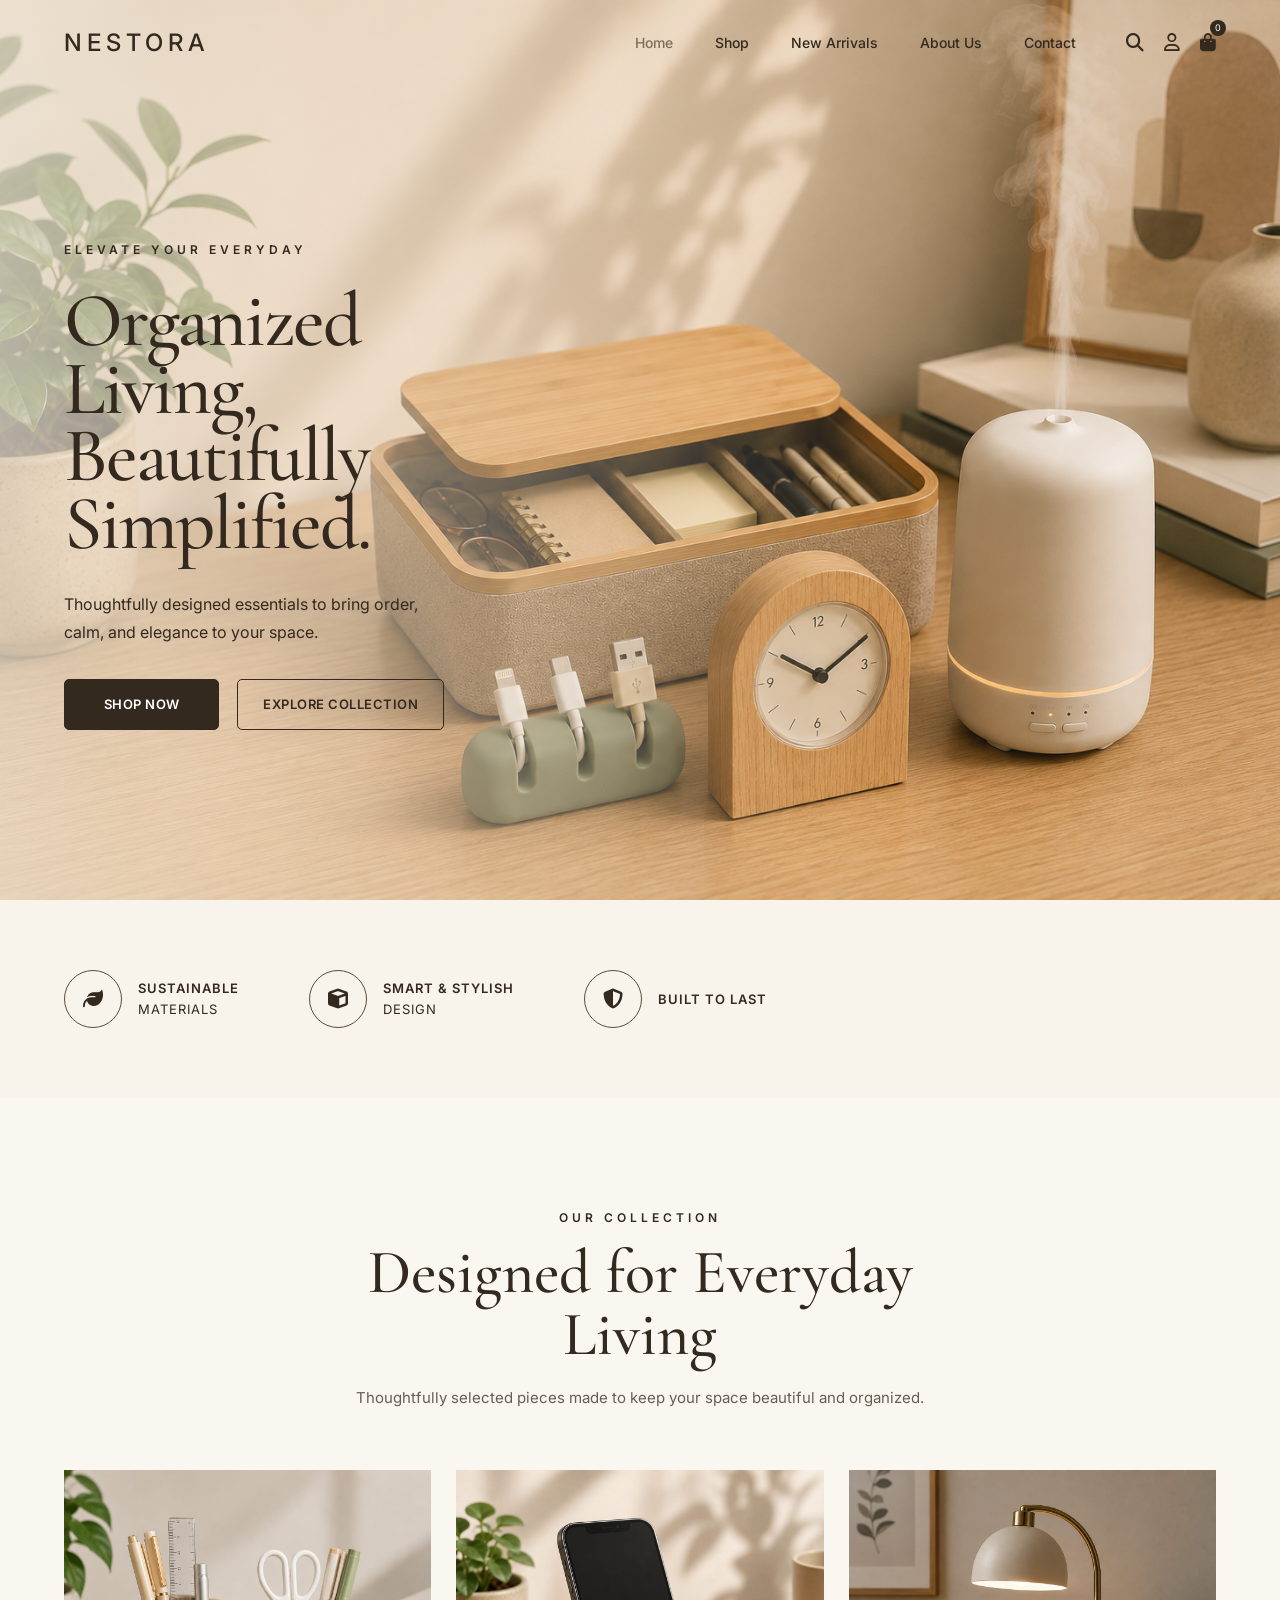
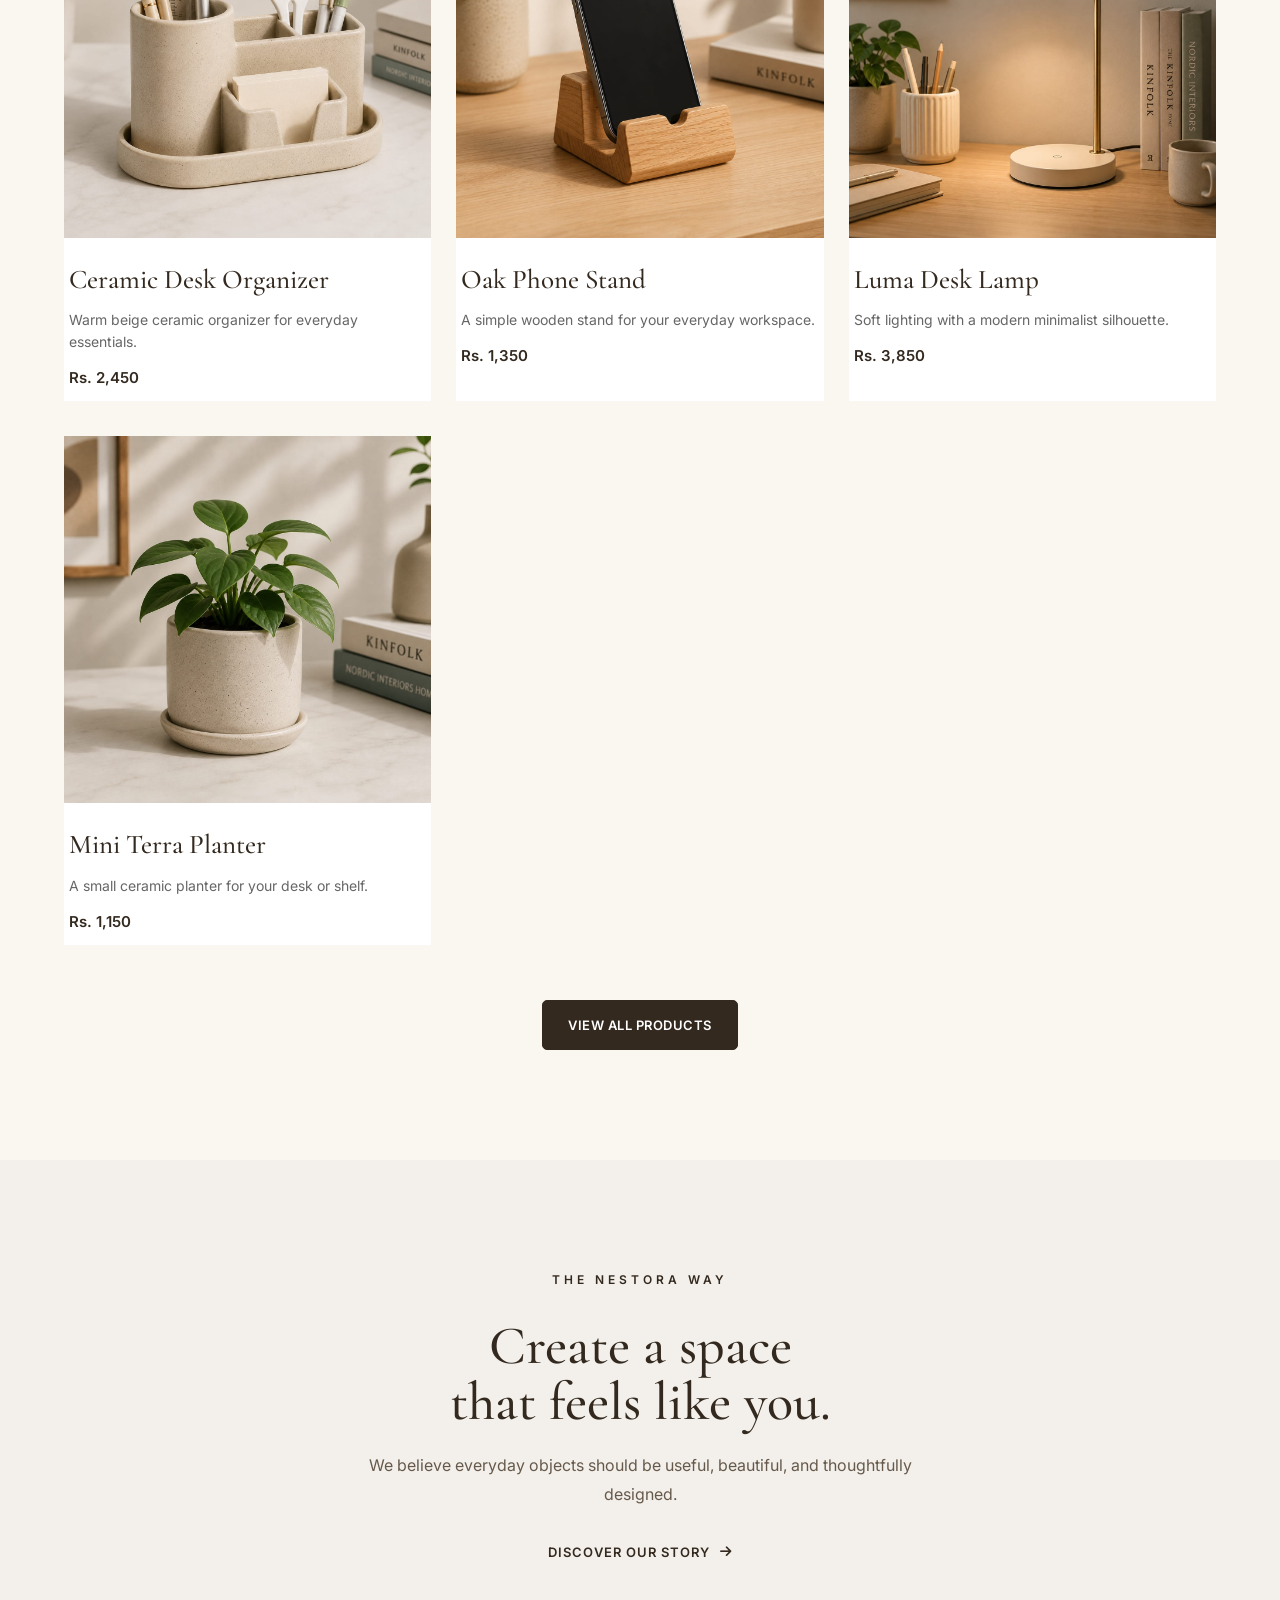
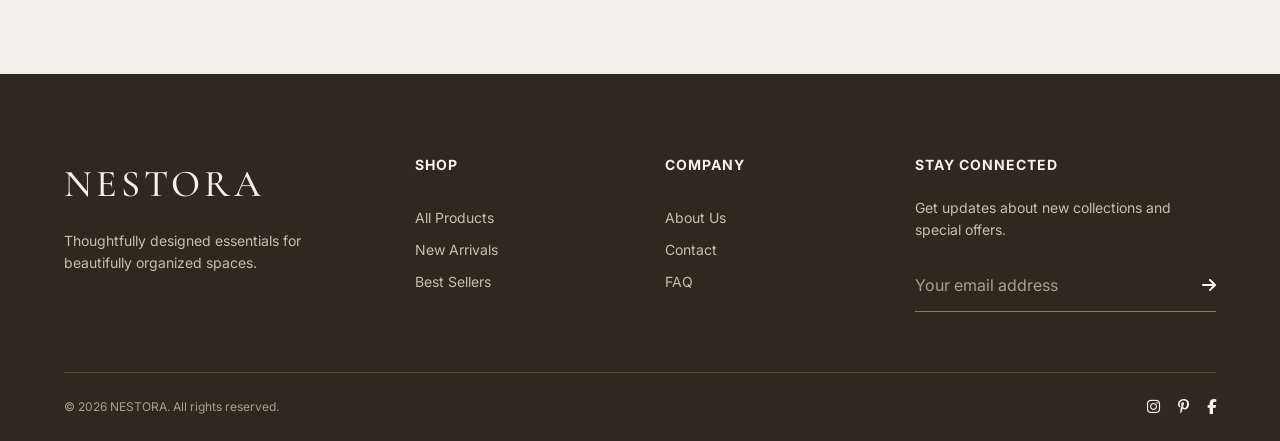
==== commit 05366b36: "Nestora Website" ====
--- a/index.html
+++ b/index.html
@@ -1,502 +1,211 @@
 <!DOCTYPE html>
 <html lang="en">
 <head>
-    <meta charset="UTF-8">
-    <meta name="viewport" content="width=device-width, initial-scale=1.0">
-
-    <title>NESTORA | Elevate Your Everyday</title>
-
-    <link rel="stylesheet" href="css/style.css">
-    <link rel="stylesheet" href="css/responsive.css">
-    <link rel="stylesheet" href="css/shop.css">
-
-    <!-- Google Fonts -->
-    <link rel="preconnect" href="https://fonts.googleapis.com">
-    <link rel="preconnect" href="https://fonts.gstatic.com" crossorigin>
-
-    <link href="https://fonts.googleapis.com/css2?family=Cormorant+Garamond:wght@400;500;600&family=Inter:wght@400;500;600&display=swap" rel="stylesheet">
-
-    <!-- Font Awesome -->
-    <link rel="stylesheet"
-          href="https://cdnjs.cloudflare.com/ajax/libs/font-awesome/6.7.2/css/all.min.css">
+<meta charset="UTF-8">
+<meta name="viewport" content="width=device-width, initial-scale=1.0">
+<title>NESTORA | Elevate Your Everyday</title>
+<link rel="stylesheet" href="css/style.css">
+<link rel="stylesheet" href="css/responsive.css">
+<link rel="stylesheet" href="css/shop.css">
+<link rel="preconnect" href="https://fonts.googleapis.com">
+<link rel="preconnect" href="https://fonts.gstatic.com" crossorigin>
+<link href="https://fonts.googleapis.com/css2?family=Cormorant+Garamond:wght@400;500;600&family=Inter:wght@400;500;600&display=swap" rel="stylesheet">
+<link rel="stylesheet" href="https://cdnjs.cloudflare.com/ajax/libs/font-awesome/6.7.2/css/all.min.css">
 </head>
-
 <body>
-
-    <!-- ================= HEADER ================= -->
-
-    <header class="header">
-
-        <div class="container navbar">
-
-            <!-- Logo -->
-            <a href="index.html" class="logo">
-               NESTORA
-            </a>
-
-            <!-- Navigation -->
-            <nav class="nav-menu">
-
-                <a href="index.html" class="active">Home</a>
-
-                <a href="shop.html">Shop</a>
-
-                <a href="new-arrivals.html">New Arrivals</a>
-
-                <a href="about.html">About Us</a>
-
-                <a href="contact.html">Contact</a>
-
-            </nav>
-
-            <!-- Icons -->
-            <div class="nav-icons">
-
-                <button class="icon-btn" aria-label="Search">
-                    <i class="fa-solid fa-magnifying-glass"></i>
-                </button>
-
-                <a href="login.html" class="icon-btn" aria-label="Account">
-                    <i class="fa-regular fa-user"></i>
-                </a>
+<header class="header">
+<div class="container navbar">
+<a href="index.html" class="logo">NESTORA</a>
+<nav class="nav-menu">
+<a href="index.html" class="active">Home</a>
+<a href="shop.html">Shop</a>
+<a href="new-arrivals.html">New Arrivals</a>
+<a href="about.html">About Us</a>
+<a href="contact.html">Contact</a>
+</nav>
+<div class="nav-icons">
+<button class="icon-btn" aria-label="Search">
+<i class="fa-solid fa-magnifying-glass"></i>
+</button>
+<a href="login.html" class="icon-btn" aria-label="Account">
+<i class="fa-regular fa-user"></i>
+</a>
 <a href="cart.html" class="icon-btn cart-btn" aria-label="Shopping cart">
-
-                    <i class="fa-solid fa-bag-shopping"></i>
-
-                    <span class="cart-count">0</span>
-
-                </a>
-                <!-- Mobile menu -->
-                <button class="menu-btn" aria-label="Open menu">
-                    <i class="fa-solid fa-bars"></i>
-                </button>
-
-            </div>
-
-        </div>
-
-    </header>
-
-
-    <!-- ================= HERO SECTION ================= -->
-
-    <main>
-
-        <section class="hero">
-
-            <div class="hero-overlay">
-
-                <div class="container hero-content">
-
-                    <!-- Left Content -->
-
-                    <div class="hero-text">
-
-                        <p class="eyebrow">
-                            ELEVATE YOUR EVERYDAY
-                        </p>
-
-                        <h1>
-                            Organized<br>
-                            Living,<br>
-                            Beautifully<br>
-                            Simplified.
-                        </h1>
-
-                        <p class="hero-description">
-                            Thoughtfully designed essentials to bring
-                            order, calm, and elegance to your space.
-                        </p>
-
-                        <div class="hero-buttons">
-
-                            <a href="shop.html" class="btn btn-primary">
-                                Shop Now
-                            </a>
-
-                            <a href="shop.html" class="btn btn-secondary">
-                                Explore Collection
-                            </a>
-
-                        </div>
-
-                    </div>
-
-                </div>
-
-            </div>
-
-        </section>
-
-
-        <!-- ================= FEATURES ================= -->
-
-        <section class="features">
-
-            <div class="container features-grid">
-
-                <!-- Feature 1 -->
-
-                <div class="feature">
-
-                    <div class="feature-icon">
-                        <i class="fa-solid fa-leaf"></i>
-                    </div>
-
-                    <div>
-                        <h3>Sustainable</h3>
-                        <p>Materials</p>
-                    </div>
-
-                </div>
-
-
-                <!-- Feature 2 -->
-
-                <div class="feature">
-
-                    <div class="feature-icon">
-                        <i class="fa-solid fa-cube"></i>
-                    </div>
-
-                    <div>
-                        <h3>Smart & Stylish</h3>
-                        <p>Design</p>
-                    </div>
-
-                </div>
-
-
-                <!-- Feature 3 -->
-
-                <div class="feature">
-
-                    <div class="feature-icon">
-                        <i class="fa-solid fa-shield-halved"></i>
-                    </div>
-
-                    <div>
-                        <h3>Built to Last</h3>
-                    </div>
-
-                </div>
-
-            </div>
-
-        </section>
-
-
-        <!-- ================= FEATURED PRODUCTS ================= -->
-
-        <section class="featured-products">
-
-            <div class="container">
-
-                <div class="section-heading">
-
-                    <p class="eyebrow">
-                        OUR COLLECTION
-                    </p>
-
-                    <h2>
-                        Designed for Everyday Living
-                    </h2>
-
-                    <p>
-                        Thoughtfully selected pieces made to keep
-                        your space beautiful and organized.
-                    </p>
-
-                </div>
-
-
-                <div class="products-grid">
-
-                    <!-- Product 1 -->
-
-                    <article class="product-card">
-
-                        <div class="product-image">
-
-                            <img
-                                src="images/ceramic-desk-organizer.jpeg"
-                                alt="Ceramic Desk Organizer"
-                            >
-
-                            <button class="add-cart">
-                                <i class="fa-solid fa-plus"></i>
-                            </button>
-
-                        </div>
-
-                        <div class="product-info">
-
-                            <h3>Ceramic Desk Organizer</h3>
-
-                            <p>
-                                Warm beige ceramic organizer
-                                for everyday essentials.
-                            </p>
-
-                            <span class="price">
-                                Rs. 2,450
-                            </span>
-
-                        </div>
-
-                    </article>
-
-
-                    <!-- Product 2 -->
-
-                    <article class="product-card">
-
-                        <div class="product-image">
-
-                            <img
-                                src="images/oak-phone-stand.jpeg"
-                                alt="Oak Phone Stand"
-                            >
-
-                            <button class="add-cart">
-                                <i class="fa-solid fa-plus"></i>
-                            </button>
-
-                        </div>
-
-                        <div class="product-info">
-
-                            <h3>Oak Phone Stand</h3>
-
-                            <p>
-                                A simple wooden stand for
-                                your everyday workspace.
-                            </p>
-
-                            <span class="price">
-                                Rs. 1,350
-                            </span>
-
-                        </div>
-
-                    </article>
-
-
-                    <!-- Product 3 -->
-
-                    <article class="product-card">
-
-                        <div class="product-image">
-
-                            <img
-                                src="images/luma-desk-lamp.jpeg"
-                                alt="Luma Desk Lamp"
-                            >
-
-                            <button class="add-cart">
-                                <i class="fa-solid fa-plus"></i>
-                            </button>
-
-                        </div>
-
-                        <div class="product-info">
-
-                            <h3>Luma Desk Lamp</h3>
-
-                            <p>
-                                Soft lighting with a modern
-                                minimalist silhouette.
-                            </p>
-
-                            <span class="price">
-                                Rs. 3,850
-                            </span>
-
-                        </div>
-
-                    </article>
-
-
-                    <!-- Product 4 -->
-
-                    <article class="product-card">
-
-                        <div class="product-image">
-
-                            <img
-                                src="images/mini-terra-planter.jpeg"
-                                alt="Mini Terra Planter"
-                            >
-
-                            <button class="add-cart">
-                                <i class="fa-solid fa-plus"></i>
-                            </button>
-
-                        </div>
-
-                        <div class="product-info">
-
-                            <h3>Mini Terra Planter</h3>
-
-                            <p>
-                                A small ceramic planter for
-                                your desk or shelf.
-                            </p>
-
-                            <span class="price">
-                                Rs. 1,150
-                            </span>
-
-                        </div>
-
-                    </article>
-
-                </div>
-
-
-                <div class="view-all">
-
-                    <a href="shop.html" class="btn btn-primary">
-                        View All Products
-                    </a>
-
-                </div>
-
-            </div>
-
-        </section>
-
-
-        <!-- ================= BRAND SECTION ================= -->
-
-        <section class="brand-section">
-
-            <div class="container brand-content">
-
-                <p class="eyebrow">
-                    THE NESTORA WAY
-                </p>
-
-                <h2>
-                    Create a space<br>
-                    that feels like you.
-                </h2>
-
-                <p>
-                    We believe everyday objects should be useful,
-                    beautiful, and thoughtfully designed.
-                </p>
-
-                <a href="about.html" class="text-link">
-                    Discover Our Story
-                    <i class="fa-solid fa-arrow-right"></i>
-                </a>
-
-            </div>
-
-        </section>
-
-    </main>
-
-
-    <!-- ================= FOOTER ================= -->
-
-    <footer class="footer">
-
-        <div class="container footer-grid">
-
-            <div class="footer-brand">
-
-                <h2>NESTORA</h2>
-
-                <p>
-                    Thoughtfully designed essentials
-                    for beautifully organized spaces.
-                </p>
-
-            </div>
-
-
-            <div class="footer-links">
-
-                <h3>Shop</h3>
-
-                <a href="shop.html">All Products</a>
-                <a href="new-arrivals.html">New Arrivals</a>
-                <a href="best sellers.html">Best Sellers</a>
-
-            </div>
-
-
-            <div class="footer-links">
-
-                <h3>Company</h3>
-
-                <a href="about.html">About Us</a>
-                <a href="contact.html">Contact</a>
-                <a href="FAQ.html">FAQ</a>
-
-            </div>
-
-
-            <div class="footer-newsletter">
-
-                <h3>Stay Connected</h3>
-
-                <p>
-                    Get updates about new collections
-                    and special offers.
-                </p>
-
-                <form>
-
-                    <input
-                        type="email"
-                        placeholder="Your email address"
-                        required
-                    >
-
-                    <button type="submit">
-                        <i class="fa-solid fa-arrow-right"></i>
-                    </button>
-
-                </form>
-
-            </div>
-
-        </div>
-
-
-        <div class="container footer-bottom">
-
-            <p>
-                © 2026 NESTORA. All rights reserved.
-            </p>
-
-            <div class="social-icons">
-
-                <a href="#" aria-label="Instagram">
-                    <i class="fa-brands fa-instagram"></i>
-                </a>
-
-                <a href="#" aria-label="Pinterest">
-                    <i class="fa-brands fa-pinterest-p"></i>
-                </a>
-
-                <a href="#" aria-label="Facebook">
-                    <i class="fa-brands fa-facebook-f"></i>
-                </a>
-
-            </div>
-
-        </div>
-
-    </footer>
-
-
-    <!-- JavaScript -->
-    <script src="js/script.js"></script>
-    <script src="js/cart.js"></script>
-
+<i class="fa-solid fa-bag-shopping"></i>
+<span class="cart-count">0</span>
+</a>
+<button class="menu-btn" aria-label="Open menu">
+<i class="fa-solid fa-bars"></i>
+</button>
+</div>
+</div>
+</header>
+<main>
+<section class="hero">
+<div class="hero-overlay">
+<div class="container hero-content">
+<div class="hero-text">
+<p class="eyebrow">ELEVATE YOUR EVERYDAY</p>
+<h1>Organized<br>Living,<br>Beautifully<br>Simplified.</h1>
+<p class="hero-description">Thoughtfully designed essentials to bring order, calm, and elegance to your space.</p>
+<div class="hero-buttons">
+<a href="shop.html" class="btn btn-primary">Shop Now</a>
+<a href="shop.html" class="btn btn-secondary">Explore Collection</a>
+</div>
+</div>
+</div>
+</div>
+</section>
+<section class="features">
+<div class="container features-grid">
+<div class="feature">
+<div class="feature-icon">
+<i class="fa-solid fa-leaf"></i>
+</div>
+<div>
+<h3>Sustainable</h3>
+<p>Materials</p>
+</div>
+</div>
+<div class="feature">
+<div class="feature-icon">
+<i class="fa-solid fa-cube"></i>
+</div>
+<div>
+<h3>Smart & Stylish</h3>
+<p>Design</p>
+</div>
+</div>
+<div class="feature">
+<div class="feature-icon">
+<i class="fa-solid fa-shield-halved"></i>
+</div>
+<div>
+<h3>Built to Last</h3>
+</div>
+</div>
+</div>
+</section>
+<section class="featured-products">
+<div class="container">
+<div class="section-heading">
+<p class="eyebrow">OUR COLLECTION</p>
+<h2>Designed for Everyday Living</h2>
+<p>Thoughtfully selected pieces made to keep your space beautiful and organized.</p>
+</div>
+<div class="products-grid">
+<article class="product-card">
+<div class="product-image">
+<img src="images/ceramic-desk-organizer.jpeg" alt="Ceramic Desk Organizer">
+<button class="add-cart">
+<i class="fa-solid fa-plus"></i>
+</button>
+</div>
+<div class="product-info">
+<h3>Ceramic Desk Organizer</h3>
+<p>Warm beige ceramic organizer for everyday essentials.</p>
+<span class="price">Rs. 2,450</span>
+</div>
+</article>
+<article class="product-card">
+<div class="product-image">
+<img src="images/oak-phone-stand.jpeg" alt="Oak Phone Stand">
+<button class="add-cart">
+<i class="fa-solid fa-plus"></i>
+</button>
+</div>
+<div class="product-info">
+<h3>Oak Phone Stand</h3>
+<p>A simple wooden stand for your everyday workspace.</p>
+<span class="price">Rs. 1,350</span>
+</div>
+</article>
+<article class="product-card">
+<div class="product-image">
+<img src="images/luma-desk-lamp.jpeg" alt="Luma Desk Lamp">
+<button class="add-cart">
+<i class="fa-solid fa-plus"></i>
+</button>
+</div>
+<div class="product-info">
+<h3>Luma Desk Lamp</h3>
+<p>Soft lighting with a modern minimalist silhouette.</p>
+<span class="price">Rs. 3,850</span>
+</div>
+</article>
+<article class="product-card">
+<div class="product-image">
+<img src="images/mini-terra-planter.jpeg" alt="Mini Terra Planter">
+<button class="add-cart">
+<i class="fa-solid fa-plus"></i>
+</button>
+</div>
+<div class="product-info">
+<h3>Mini Terra Planter</h3>
+<p>A small ceramic planter for your desk or shelf.</p>
+<span class="price">Rs. 1,150</span>
+</div>
+</article>
+</div>
+<div class="view-all">
+<a href="shop.html" class="btn btn-primary">View All Products</a>
+</div>
+</div>
+</section>
+<section class="brand-section">
+<div class="container brand-content">
+<p class="eyebrow">THE NESTORA WAY</p>
+<h2>Create a space<br>that feels like you.</h2>
+<p>We believe everyday objects should be useful, beautiful, and thoughtfully designed.</p>
+<a href="about.html" class="text-link">Discover Our Story <i class="fa-solid fa-arrow-right"></i></a>
+</div>
+</section>
+</main>
+<footer class="footer">
+<div class="container footer-grid">
+<div class="footer-brand">
+<h2>NESTORA</h2>
+<p>Thoughtfully designed essentials for beautifully organized spaces.</p>
+</div>
+<div class="footer-links">
+<h3>Shop</h3>
+<a href="shop.html">All Products</a>
+<a href="new-arrivals.html">New Arrivals</a>
+<a href="best sellers.html">Best Sellers</a>
+</div>
+<div class="footer-links">
+<h3>Company</h3>
+<a href="about.html">About Us</a>
+<a href="contact.html">Contact</a>
+<a href="FAQ.html">FAQ</a>
+</div>
+<div class="footer-newsletter">
+<h3>Stay Connected</h3>
+<p>Get updates about new collections and special offers.</p>
+<form>
+<input type="email" placeholder="Your email address" required>
+<button type="submit">
+<i class="fa-solid fa-arrow-right"></i>
+</button>
+</form>
+</div>
+</div>
+<div class="container footer-bottom">
+<p>© 2026 NESTORA. All rights reserved.</p>
+<div class="social-icons">
+<a href="#" aria-label="Instagram">
+<i class="fa-brands fa-instagram"></i>
+</a>
+<a href="#" aria-label="Pinterest">
+<i class="fa-brands fa-pinterest-p"></i>
+</a>
+<a href="#" aria-label="Facebook">
+<i class="fa-brands fa-facebook-f"></i>
+</a>
+</div>
+</div>
+</footer>
+<script src="js/script.js"></script>
+<script src="js/cart.js"></script>
 </body>
 </html>
--- a/css/style.css
+++ b/css/style.css
@@ -1,2211 +1,320 @@
-/* =========================
-   RESET
-========================= */
-
-* {
-    margin: 0;
-    padding: 0;
-    box-sizing: border-box;
-}
-
-html {
-    scroll-behavior: smooth;
-}
-
-body {
-    font-family: "Inter", sans-serif;
-    color: #33291f;
-    background: #f8f3eb;
-    line-height: 1.6;
-}
-
-img {
-    width: 100%;
-    display: block;
-}
-
-a {
-    color: inherit;
-    text-decoration: none;
-}
-
-button,
-input {
-    font: inherit;
-}
-
-button {
-    cursor: pointer;
-}
-
-
-/* =========================
-   CONTAINER
-========================= */
-
-.container {
-    width: min(90%, 1280px);
-    margin: auto;
-}
-
-
-/* =========================
-   HEADER
-========================= */
-
-.header {
-    position: absolute;
-    top: 0;
-    left: 0;
-    width: 100%;
-    z-index: 10;
-    padding: 24px 0;
-}
-
-.navbar {
-    display: flex;
-    align-items: center;
-    justify-content: space-between;
-    gap: 30px;
-}
-
-.logo {
-    font-family: "Inter", sans-serif;
-    font-size: 24px;
-    font-weight: 500;
-    letter-spacing: 5px;
-    color: #33291f;
-    white-space: nowrap;
-}
-
-.nav-menu {
-    display: flex;
-    align-items: center;
-    justify-content: center;
-    gap: 42px;
-    margin-left: auto;
-}
-
-.nav-menu a {
-    font-size: 14px;
-    font-weight: 500;
-    transition: 0.3s ease;
-}
-
-.nav-menu a:hover,
-.nav-menu a.active {
-    opacity: 0.6;
-}
-
-.nav-icons {
-    display: flex;
-    align-items: center;
-    gap: 20px;
-    margin-left: 20px;
-}
-
-.icon-btn,
-.menu-btn {
-    border: none;
-    background: transparent;
-    color: #33291f;
-    font-size: 18px;
-    position: relative;
-}
-
-.cart-count {
-    position: absolute;
-    top: -9px;
-    right: -10px;
-    width: 16px;
-    height: 16px;
-    border-radius: 50%;
-    background: #33291f;
-    color: white;
-    font-size: 9px;
-    display: flex;
-    align-items: center;
-    justify-content: center;
-}
-
-.menu-btn {
-    display: none;
-}
-
-
-/* =========================
-   HERO
-========================= */
-
-.hero {
-    min-height: 760px;
-    height: 100vh;
-    position: relative;
-    background-image: url("../images/hero.png");
-    background-size: cover;
-    background-position: center;
-}
-
-.hero-overlay {
-    min-height: 100%;
-    background: linear-gradient(
-        90deg,
-        rgba(248, 239, 226, 0.72) 0%,
-        rgba(248, 239, 226, 0.38) 38%,
-        rgba(248, 239, 226, 0.05) 72%
-    );
-}
-
-.hero-content {
-    min-height: 760px;
-    height: 100vh;
-    display: flex;
-    align-items: center;
-}
-
-.hero-text {
-    max-width: 510px;
-    padding-top: 70px;
-}
-
-.eyebrow {
-    font-size: 12px;
-    font-weight: 600;
-    letter-spacing: 4px;
-    text-transform: uppercase;
-    margin-bottom: 28px;
-}
-
-.hero-text h1 {
-    font-family: "Cormorant Garamond", serif;
-    font-size: clamp(58px, 6vw, 88px);
-    font-weight: 500;
-    line-height: 0.88;
-    letter-spacing: -2px;
-    margin-bottom: 32px;
-}
-
-.hero-description {
-    max-width: 390px;
-    font-size: 16px;
-    line-height: 1.8;
-    margin-bottom: 32px;
-}
-
-.hero-buttons {
-    display: flex;
-    gap: 18px;
-    flex-wrap: wrap;
-}
-
-
-/* =========================
-   BUTTONS
-========================= */
-
-.btn {
-    display: inline-flex;
-    align-items: center;
-    justify-content: center;
-    min-width: 155px;
-    padding: 14px 25px;
-    border-radius: 5px;
-    font-size: 13px;
-    font-weight: 600;
-    text-transform: uppercase;
-    letter-spacing: 0.5px;
-    transition: 0.3s ease;
-}
-
-.btn-primary {
-    background: #33291f;
-    color: #fff;
-    border: 1px solid #33291f;
-}
-
-.btn-primary:hover {
-    background: #554638;
-}
-
-.btn-secondary {
-    background: transparent;
-    color: #33291f;
-    border: 1px solid #33291f;
-}
-
-.btn-secondary:hover {
-    background: #33291f;
-    color: white;
-}
-
-
-/* =========================
-   FEATURES
-========================= */
-
-.features {
-    position: relative;
-    padding: 70px 0;
-    z-index: 5;
-}
-.features-grid {
-    display: flex;
-    align-items: center;
-    gap: 70px;
-}
-
-.feature {
-    display: flex;
-    align-items: center;
-    gap: 16px;
-}
-
-.feature-icon {
-    width: 58px;
-    height: 58px;
-    border: 1px solid #5b4c3d;
-    border-radius: 50%;
-    display: flex;
-    align-items: center;
-    justify-content: center;
-    font-size: 20px;
-}
-
-.feature h3 {
-    font-size: 13px;
-    text-transform: uppercase;
-    letter-spacing: 1px;
-    font-weight: 600;
-}
-
-.feature p {
-    font-size: 13px;
-    text-transform: uppercase;
-    letter-spacing: 1px;
-}
-
-
-/* =========================
-   FEATURED PRODUCTS
-========================= */
-
-.featured-products {
-    padding: 110px 0;
-    background: #faf7f1;
-}
-
-.section-heading {
-    max-width: 650px;
-    margin: 0 auto 60px;
-    text-align: center;
-}
-
-.section-heading .eyebrow {
-    margin-bottom: 15px;
-}
-
-.section-heading h2 {
-    font-family: "Cormorant Garamond", serif;
-    font-size: clamp(42px, 5vw, 62px);
-    font-weight: 500;
-    line-height: 1;
-    margin-bottom: 20px;
-}
-
-.section-heading > p:last-child {
-    font-size: 15px;
-    color: #685d51;
-}
-
-.products-grid {
-    display: grid;
-    grid-template-columns: repeat(4, 1fr);
-    gap: 25px;
-}
-
-.product-card {
-    background: #fff;
-    overflow: hidden;
-    transition: 0.3s ease;
-}
-
-.product-card:hover {
-    transform: translateY(-6px);
-}
-
-.product-image {
-    position: relative;
-    overflow: hidden;
-    aspect-ratio: 1 / 1;
-    background: #eee7dc;
-}
-
-.product-image img {
-    width: 100%;
-    height: 100%;
-    object-fit: cover;
-    transition: transform 0.5s ease;
-}
-
-.product-card:hover .product-image img {
-    transform: scale(1.05);
-}
-
-.add-cart {
-    position: absolute;
-    right: 15px;
-    bottom: 15px;
-    width: 42px;
-    height: 42px;
-    border: none;
-    border-radius: 50%;
-    background: #33291f;
-    color: white;
-    opacity: 0;
-    transform: translateY(10px);
-    transition: 0.3s ease;
-}
-
-.product-card:hover .add-cart {
-    opacity: 1;
-    transform: translateY(0);
-}
-
-.product-info {
-    padding: 20px 5px;
-}
-
-.product-info h3 {
-    font-family: "Cormorant Garamond", serif;
-    font-size: 24px;
-    font-weight: 600;
-    margin-bottom: 7px;
-}
-
-.product-info p {
-    font-size: 13px;
-    color: #71665a;
-    margin-bottom: 12px;
-}
-
-.price {
-    font-size: 14px;
-    font-weight: 600;
-}
-
-.view-all {
-    text-align: center;
-    margin-top: 55px;
-}
-
-
-/* =========================
-   BRAND SECTION
-========================= */
-
-.brand-section {
-    padding: 140px 0;
-    background: #e9dfd0;
-    text-align: center;
-}
-
-.brand-content {
-    max-width: 700px;
-}
-
-.brand-section h2 {
-    font-family: "Cormorant Garamond", serif;
-    font-size: clamp(50px, 6vw, 80px);
-    font-weight: 500;
-    line-height: 0.95;
-    margin-bottom: 25px;
-}
-
-.brand-section p:not(.eyebrow) {
-    max-width: 500px;
-    margin: 0 auto 30px;
-    color: #66594b;
-}
-
-.text-link {
-    display: inline-flex;
-    align-items: center;
-    gap: 10px;
-    font-size: 13px;
-    font-weight: 600;
-    text-transform: uppercase;
-    letter-spacing: 1px;
-}
-
-
-/* =========================
-   FOOTER
-========================= */
-
-.footer {
-    background: #30271f;
-    color: #f7f1e8;
-    padding-top: 80px;
-}
-
-.footer-grid {
-    display: grid;
-    grid-template-columns: 1.5fr 1fr 1fr 1.5fr;
-    gap: 50px;
-    padding-bottom: 60px;
-}
-
-.footer-brand h2 {
-    font-family: "Cormorant Garamond", serif;
-    font-size: 38px;
-    font-weight: 500;
-    letter-spacing: 4px;
-    margin-bottom: 15px;
-}
-
-.footer-brand p {
-    max-width: 280px;
-    color: #c8beb2;
-    font-size: 14px;
-}
-
-.footer h3 {
-    font-size: 14px;
-    text-transform: uppercase;
-    letter-spacing: 1px;
-    margin-bottom: 20px;
-}
-
-.footer-links {
-    display: flex;
-    flex-direction: column;
-    gap: 10px;
-}
-
-.footer-links a {
-    color: #c8beb2;
-    font-size: 14px;
-    transition: 0.3s ease;
-}
-
-.footer-links a:hover {
-    color: white;
-}
-
-.footer-newsletter p {
-    color: #c8beb2;
-    font-size: 14px;
-    margin-bottom: 20px;
-}
-
-.footer-newsletter form {
-    display: flex;
-    border-bottom: 1px solid #8a7c6c;
-}
-
-.footer-newsletter input {
-    flex: 1;
-    padding: 12px 0;
-    border: none;
-    outline: none;
-    background: transparent;
-    color: white;
-}
-
-.footer-newsletter input::placeholder {
-    color: #a99e92;
-}
-
-.footer-newsletter button {
-    border: none;
-    background: transparent;
-    color: white;
-}
-
-.footer-bottom {
-    padding: 22px 0;
-    border-top: 1px solid #51463b;
-    display: flex;
-    align-items: center;
-    justify-content: space-between;
-}
-
-.footer-bottom p {
-    color: #a99e92;
-    font-size: 12px;
-}
-
-.social-icons {
-    display: flex;
-    gap: 18px;
-}
-
-.social-icons a {
-    font-size: 15px;
-    transition: 0.3s ease;
-}
-
-.social-icons a:hover {
-    opacity: 0.6;
-}
-
-
-/* =========================
-   TABLET
-========================= */
-
-@media (max-width: 1000px) {
-
-    .nav-menu {
-        gap: 20px;
-    }
-
-    .products-grid {
-        grid-template-columns: repeat(2, 1fr);
-    }
-
-    .features-grid {
-        gap: 35px;
-    }
-
-    .footer-grid {
-        grid-template-columns: repeat(2, 1fr);
-    }
-}
-
-
-/* =========================
-   MOBILE
-========================= */
-
-@media (max-width: 768px) {
-
-    .header {
-        padding: 18px 0;
-    }
-
-    .logo {
-        width: 125px;
-    }
-
-    .nav-menu {
-        display: none;
-    }
-
-    .nav-icons {
-        margin-left: auto;
-    }
-
-    .menu-btn {
-        display: block;
-    }
-
-    .hero {
-        min-height: 700px;
-        height: auto;
-        background-position: 62% center;
-    }
-
-    .hero-overlay {
-        background: linear-gradient(
-            90deg,
-            rgba(248, 239, 226, 0.96) 0%,
-            rgba(248, 239, 226, 0.78) 65%,
-            rgba(248, 239, 226, 0.2) 100%
-        );
-    }
-
-    .hero-content {
-        min-height: 700px;
-        height: auto;
-        padding: 120px 0 100px;
-    }
-
-    .hero-text {
-        max-width: 100%;
-        padding-top: 0;
-    }
-
-    .hero-text h1 {
-        font-size: clamp(52px, 15vw, 75px);
-    }
-
-    .features {
-        margin-top: 0;
-        padding: 50px 0;
-        background: #f8f3eb;
-    }
-
-    .features-grid {
-        flex-direction: column;
-        align-items: flex-start;
-        gap: 25px;
-    }
-
-    .featured-products {
-        padding: 80px 0;
-    }
-
-    .products-grid {
-        grid-template-columns: 1fr 1fr;
-        gap: 15px;
-    }
-
-    .product-info {
-        padding: 15px 3px;
-    }
-
-    .product-info h3 {
-        font-size: 21px;
-    }
-
-    .product-info p {
-        font-size: 12px;
-    }
-
-    .add-cart {
-        opacity: 1;
-        transform: none;
-        width: 38px;
-        height: 38px;
-    }
-
-    .brand-section {
-        padding: 100px 0;
-    }
-
-    .footer-grid {
-        grid-template-columns: 1fr;
-        gap: 40px;
-    }
-}
-
-
-/* =========================
-   SMALL MOBILE
-========================= */
-
-@media (max-width: 480px) {
-
-    .container {
-        width: 88%;
-    }
-
-    .nav-icons {
-        gap: 13px;
-    }
-
-    .icon-btn {
-        font-size: 16px;
-    }
-
-    .hero-buttons {
-        flex-direction: column;
-        align-items: flex-start;
-    }
-
-    .btn {
-        width: 100%;
-    }
-
-    .products-grid {
-        grid-template-columns: 1fr;
-    }
-
-    .section-heading h2 {
-        font-size: 45px;
-    }
-
-    .footer-bottom {
-        flex-direction: column;
-        gap: 15px;
-        text-align: center;
-    }
-}
-.product-quantity {
-    display: flex;
-    align-items: center;
-    gap: 0;
-    margin-top: 25px;
-    width: 130px;
-    height: 45px;
-    border: 1px solid #ddd;
-}
-
-.quantity-decrease,
-.quantity-increase {
-    width: 42px;
-    height: 100%;
-    border: none;
-    background: transparent;
-    font-size: 20px;
-    cursor: pointer;
-}
-
-.quantity-number {
-    width: 45px;
-    text-align: center;
-    font-size: 15px;
-}
-
-.quantity-decrease:hover,
-.quantity-increase:hover {
-    background: #f3f1ed;
-}
-/* =========================
-   PRODUCT PAGE
-========================= */
-
-.product-page {
-    padding: 90px 0;
-}
-
-.product-details {
-    display: grid;
-    grid-template-columns: 1fr 1fr;
-    gap: 70px;
-    align-items: center;
-}
-
-.product-detail-image {
-    width: 100%;
-    overflow: hidden;
-    background: #f5f2ed;
-}
-
-.product-detail-image img {
-    width: 100%;
-    height: 600px;
-    object-fit: cover;
-    display: block;
-}
-
-.product-detail-info {
-    max-width: 520px;
-}
-
-.product-detail-info .eyebrow {
-    font-size: 13px;
-    letter-spacing: 2px;
-    margin-bottom: 15px;
-}
-
-.product-detail-info h1 {
-    font-family: "Cormorant Garamond", serif;
-    font-size: 56px;
-    font-weight: 500;
-    line-height: 1.1;
-    margin-bottom: 20px;
-}
-
-.product-detail-price {
-    display: block;
-    font-size: 20px;
-    font-weight: 600;
-    margin-bottom: 25px;
-}
-
-.product-detail-description {
-    font-size: 15px;
-    line-height: 1.8;
-    margin-bottom: 25px;
-}
-
-.product-detail-line {
-    width: 100%;
-    height: 1px;
-    background: #ddd;
-    margin-bottom: 25px;
-}
-
-.product-detail-feature {
-    display: flex;
-    align-items: center;
-    gap: 12px;
-    margin-bottom: 15px;
-    font-size: 14px;
-}
-
-.product-detail-feature i {
-    font-size: 12px;
-}
-/* =========================
-   ADD TO CART BUTTONS
-========================= */
-
-.add-cart,
-.product-add-cart {
-    display: flex;
-    align-items: center;
-    justify-content: center;
-    gap: 10px;
-}
-
-.shop-product-image {
-    position: relative;
-}
-
-.shop-product-image .add-cart {
-    position: absolute;
-    right: 15px;
-    bottom: 15px;
-
-    width: 42px;
-    height: 42px;
-
-    border: none;
-    border-radius: 50%;
-
-    background: #ffffff;
-    color: #222222;
-
-    font-size: 15px;
-    cursor: pointer;
-
-    box-shadow: 0 3px 12px rgba(0, 0, 0, 0.12);
-
-    transition: 0.3s ease;
-}
-
-.shop-product-image .add-cart:hover {
-    background: #222222;
-    color: #ffffff;
-    transform: translateY(-2px);
-}
-
-.product-add-cart {
-    width: 100%;
-    padding: 16px 25px;
-
-    border: none;
-    background: #222222;
-    color: #ffffff;
-
-    font-family: "Inter", sans-serif;
-    font-size: 14px;
-
-    cursor: pointer;
-    transition: 0.3s ease;
-}
-
-.product-add-cart i {
-    font-size: 15px;
-}
-
-.product-add-cart:hover {
-    background: #444444;
-}
-/* =========================
-   ADD TO CART ICON
-========================= */
-
-.add-cart {
-    display: flex;
-    align-items: center;
-    justify-content: center;
-    border: none;
-    cursor: pointer;
-}
-
-.shop-product-image .add-cart {
-    position: absolute;
-    right: 15px;
-    bottom: 15px;
-
-    width: 44px;
-    height: 44px;
-
-    padding: 0;
-    border-radius: 50%;
-
-    background: #fff;
-    color: #222;
-
-    z-index: 10;
-    box-shadow: 0 3px 10px rgba(0,0,0,0.12);
-}
-
-.shop-product-image .add-cart i {
-    font-size: 15px;
-}
-
-.shop-product-image .add-cart:hover {
-    background: #222;
-    color: #fff;
-}
-
-.product-add-cart {
-    width: 100%;
-    height: 52px;
-    gap: 10px;
-
-    background: #222;
-    color: #fff;
-
-    font-size: 14px;
-}
-
-.product-add-cart i {
-    font-size: 15px;
-}
-/* =========================
-   ABOUT HERO
-========================= */
-
-.about-hero {
-    min-height: 65vh;
-    display: flex;
-    align-items: center;
-    text-align: center;
-    background: #f4f1eb;
-}
-
-.about-hero-content {
-    max-width: 850px;
-    margin: auto;
-    padding: 100px 20px;
-}
-
-.about-hero h1 {
-    font-family: "Cormorant Garamond", serif;
-    font-size: clamp(48px, 7vw, 86px);
-    font-weight: 500;
-    line-height: 0.95;
-    margin: 20px 0 30px;
-}
-
-.about-hero-content > p:last-child {
-    max-width: 600px;
-    margin: auto;
-    font-size: 17px;
-    line-height: 1.8;
-}
-
-
-/* =========================
-/* =========================
-   OUR STORY
-========================= */
-
-.about-story {
-    padding: 120px 0;
-    text-align: center;
-}
-
-.about-story-grid {
-    display: block;
-}
-
-.about-story-image {
-    display: none;
-}
-
-.about-story-content {
-    max-width: 900px;
-    margin: 0 auto;
-    text-align: center;
-}
-
-.about-story-content h2 {
-    font-family: "Cormorant Garamond", serif;
-    font-size: 54px;
-    font-weight: 500;
-    line-height: 1.05;
-    margin: 18px auto 30px;
-}
-
-.about-story-content p {
-    font-size: 16px;
-    line-height: 1.8;
-    margin: 0 auto 18px;
-    max-width: 750px;
-}
-
-/* =========================
-   PHILOSOPHY
-========================= */
-
-.philosophy {
-    padding: 110px 0;
-    background: #f4f1eb;
-}
-
-.section-heading {
-    text-align: center;
-    max-width: 700px;
-    margin: 0 auto 65px;
-}
-
-.section-heading h2 {
-    font-family: "Cormorant Garamond", serif;
-    font-size: 54px;
-    font-weight: 500;
-    margin: 15px 0;
-}
-
-.section-heading > p:last-child {
-    line-height: 1.7;
-}
-
-.philosophy-grid {
-    display: grid;
-    grid-template-columns: repeat(3, 1fr);
-    gap: 30px;
-}
-
-.philosophy-card {
-    text-align: center;
-    background: #fff;
-    padding: 50px 35px;
-}
-
-.philosophy-icon {
-    font-size: 28px;
-    margin-bottom: 25px;
-}
-
-.philosophy-card h3 {
-    font-family: "Cormorant Garamond", serif;
-    font-size: 30px;
-    font-weight: 500;
-    margin-bottom: 15px;
-}
-
-.philosophy-card p {
-    font-size: 15px;
-    line-height: 1.8;
-}
-
-
-/* =========================
-   WHY NESTORA
-========================= */
-
-.why-nestora {
-    padding: 120px 0;
-}
-
-.why-content {
-    display: grid;
-    grid-template-columns: 1fr 1fr;
-    gap: 100px;
-    align-items: center;
-}
-
-.why-content h2 {
-    font-family: "Cormorant Garamond", serif;
-    font-size: 58px;
-    line-height: 1;
-    font-weight: 500;
-    margin-top: 20px;
-}
-
-.why-text p {
-    font-size: 17px;
-    line-height: 1.9;
-    margin-bottom: 25px;
-}
-
-
-/* =========================
-   VALUES
-========================= */
-
-.values {
-    padding: 80px 0;
-    border-top: 1px solid #ddd8cf;
-    border-bottom: 1px solid #ddd8cf;
-}
-
-.values-grid {
-    display: grid;
-    grid-template-columns: repeat(4, 1fr);
-    gap: 30px;
-    text-align: center;
-}
-
-.value i {
-    font-size: 25px;
-    margin-bottom: 18px;
-}
-
-.value h3 {
-    font-family: "Cormorant Garamond", serif;
-    font-size: 27px;
-    font-weight: 500;
-    margin-bottom: 10px;
-}
-
-.value p {
-    font-size: 14px;
-    line-height: 1.6;
-}
-
-
-/* =========================
-   CTA
-========================= */
-
-.about-cta {
-    padding: 130px 20px;
-    text-align: center;
-}
-
-.about-cta-content {
-    max-width: 750px;
-    margin: auto;
-}
-
-.about-cta h2 {
-    font-family: "Cormorant Garamond", serif;
-    font-size: 70px;
-    line-height: 0.95;
-    font-weight: 500;
-    margin: 20px 0 25px;
-}
-
-.about-cta p:not(.eyebrow) {
-    font-size: 17px;
-    line-height: 1.8;
-    margin-bottom: 30px;
-}
-
-.about-cta .btn i {
-    margin-left: 8px;
-}
-
-
-/* =========================
-   RESPONSIVE
-========================= */
-
-@media (max-width: 900px) {
-
-    .about-story-grid,
-    .why-content {
-        grid-template-columns: 1fr;
-        gap: 50px;
-    }
-
-    .about-story-image {
-        height: 500px;
-    }
-
-    .philosophy-grid {
-        grid-template-columns: 1fr;
-    }
-
-    .values-grid {
-        grid-template-columns: repeat(2, 1fr);
-        gap: 50px 20px;
-    }
-
-    .about-story-content h2,
-    .why-content h2 {
-        font-size: 48px;
-    }
-
-}
-
-
-@media (max-width: 600px) {
-
-    .about-hero-content {
-        padding: 80px 20px;
-    }
-
-    .about-hero h1 {
-        font-size: 48px;
-    }
-
-    .about-story {
-        padding: 80px 0;
-    }
-
-    
-
-    .about-story-content h2,
-    .why-content h2,
-    .section-heading h2 {
-        font-size: 42px;
-    }
-
-    .philosophy {
-        padding: 80px 0;
-    }
-
-    .why-nestora {
-        padding: 80px 0;
-    }
-
-    .values {
-        padding: 60px 0;
-    }
-
-    .values-grid {
-        grid-template-columns: 1fr 1fr;
-    }
-
-    .about-cta {
-        padding: 90px 20px;
-    }
-
-    .about-cta h2 {
-        font-size: 52px;
-    }
-
-}
-/* ========================================
-   NEW ARRIVALS PAGE
-======================================== */
-
-
-/* =========================
-   HERO
-========================= */
-
-.shop-hero {
-    min-height: 420px;
-    display: flex;
-    align-items: center;
-    background: #f3f0eb;
-}
-
-.shop-hero-content {
-    text-align: center;
-    max-width: 750px;
-    margin: 0 auto;
-}
-
-.shop-hero-content .eyebrow {
-    margin-bottom: 18px;
-}
-
-.shop-hero-content h1 {
-    font-family: "Cormorant Garamond", serif;
-    font-size: 72px;
-    font-weight: 500;
-    line-height: 1;
-    margin-bottom: 22px;
-}
-
-.shop-hero-content p:last-child {
-    max-width: 580px;
-    margin: 0 auto;
-    font-size: 16px;
-    line-height: 1.8;
-}
-
-
-/* =========================
-   PRODUCTS SECTION
-========================= */
-
-.shop-products {
-    padding: 100px 0;
-    background: #ffffff;
-}
-
-.shop-products .section-heading {
-    text-align: center;
-    max-width: 700px;
-    margin: 0 auto 55px;
-}
-
-.shop-products .section-heading h2 {
-    font-family: "Cormorant Garamond", serif;
-    font-size: 48px;
-    font-weight: 500;
-    margin: 12px 0 16px;
-}
-
-.shop-products .section-heading p:last-child {
-    line-height: 1.7;
-}
-
-
-/* =========================
-   PRODUCT GRID
-========================= */
-
-.shop-products-grid {
-    display: grid;
-    grid-template-columns: repeat(4, 1fr);
-    gap: 28px;
-}
-
-
-/* =========================
-   PRODUCT CARD
-========================= */
-
-.shop-product-card {
-    background: #faf9f7;
-    transition: transform 0.3s ease;
-}
-
-.shop-product-card:hover {
-    transform: translateY(-6px);
-}
-
-
-/* =========================
-   PRODUCT IMAGE
-========================= */
-
-.shop-product-image {
-    position: relative;
-    overflow: hidden;
-    aspect-ratio: 1 / 1;
-}
-
-.shop-product-image img {
-    width: 100%;
-    height: 100%;
-    object-fit: cover;
-    display: block;
-    transition: transform 0.5s ease;
-}
-
-.shop-product-card:hover .shop-product-image img {
-    transform: scale(1.04);
-}
-
-
-/* =========================
-   ADD TO CART
-========================= */
-
-.shop-product-image .add-cart {
-    position: absolute;
-    right: 18px;
-    bottom: 18px;
-
-    width: 44px;
-    height: 44px;
-
-    border: none;
-    border-radius: 50%;
-
-    background: #ffffff;
-    color: #2f4035;
-
-    display: flex;
-    align-items: center;
-    justify-content: center;
-
-    cursor: pointer;
-
-    box-shadow: 0 5px 18px rgba(0, 0, 0, 0.12);
-
-    transition:
-        background 0.3s ease,
-        color 0.3s ease,
-        transform 0.3s ease;
-}
-
-.shop-product-image .add-cart:hover {
-    background: #2f4035;
-    color: #ffffff;
-    transform: scale(1.08);
-}
-
-
-/* =========================
-   PRODUCT INFO
-========================= */
-
-.shop-product-info {
-    padding: 24px 22px 28px;
-}
-
-.shop-product-info h3 {
-    font-family: "Cormorant Garamond", serif;
-    font-size: 25px;
-    font-weight: 600;
-    margin-bottom: 9px;
-}
-
-.shop-product-info p {
-    font-size: 14px;
-    line-height: 1.6;
-    color: #777;
-    margin-bottom: 16px;
-}
-
-.shop-product-info .price {
-    font-size: 15px;
-    font-weight: 600;
-    color: #2f4035;
-}
-
-
-/* =========================
-   BRAND / CTA SECTION
-========================= */
-
-.brand-section {
-    padding: 110px 20px;
-    text-align: center;
-    background: #f3f0eb;
-}
-
-.brand-content {
-    max-width: 700px;
-    margin: 0 auto;
-}
-
-.brand-content h2 {
-    font-family: "Cormorant Garamond", serif;
-    font-size: 54px;
-    font-weight: 500;
-    line-height: 1.05;
-    margin: 15px 0 20px;
-}
-
-.brand-content p:not(.eyebrow) {
-    max-width: 560px;
-    margin: 0 auto 30px;
-    line-height: 1.8;
-}
-
-
-/* =========================
-   BUTTON
-========================= */
-
-.brand-content .btn {
-    display: inline-flex;
-    align-items: center;
-    justify-content: center;
-}
-
-
-/* =========================
-   RESPONSIVE
-========================= */
-
-@media (max-width: 1100px) {
-
-    .shop-products-grid {
-        grid-template-columns: repeat(3, 1fr);
-    }
-
-    .shop-hero-content h1 {
-        font-size: 62px;
-    }
-
-}
-
-
-@media (max-width: 800px) {
-
-    .shop-products {
-        padding: 75px 0;
-    }
-
-    .shop-products-grid {
-        grid-template-columns: repeat(2, 1fr);
-        gap: 20px;
-    }
-
-    .shop-hero {
-        min-height: 350px;
-    }
-
-    .shop-hero-content h1 {
-        font-size: 52px;
-    }
-
-    .shop-products .section-heading h2 {
-        font-size: 40px;
-    }
-
-    .brand-content h2 {
-        font-size: 45px;
-    }
-
-}
-
-
-@media (max-width: 550px) {
-
-    .shop-hero {
-        min-height: 320px;
-    }
-
-    .shop-hero-content h1 {
-        font-size: 45px;
-    }
-
-    .shop-hero-content p:last-child {
-        font-size: 14px;
-    }
-
-    .shop-products {
-        padding: 60px 0;
-    }
-
-    .shop-products-grid {
-        grid-template-columns: 1fr;
-        gap: 25px;
-    }
-
-    .shop-products .section-heading {
-        margin-bottom: 35px;
-    }
-
-    .shop-products .section-heading h2 {
-        font-size: 36px;
-    }
-
-    .brand-section {
-        padding: 75px 20px;
-    }
-
-    .brand-content h2 {
-        font-size: 38px;
-    }
-
-}
-/* =========================
-   LOGIN PAGE
-========================= */
-
-.login-section {
-    min-height: 75vh;
-    display: flex;
-    align-items: center;
-    justify-content: center;
-    padding: 80px 20px;
-    background: #f8f6f2;
-}
-
-.login-container {
-    width: 100%;
-    max-width: 500px;
-    background: #ffffff;
-    padding: 50px 45px;
-    border: 1px solid #e8e4dd;
-}
-
-.login-heading {
-    text-align: center;
-    margin-bottom: 35px;
-}
-
-.login-heading .eyebrow {
-    margin-bottom: 12px;
-}
-
-.login-heading h1 {
-    font-family: "Cormorant Garamond", serif;
-    font-size: 42px;
-    font-weight: 500;
-    line-height: 1.1;
-    margin-bottom: 15px;
-}
-
-.login-heading p:last-child {
-    color: #777;
-    font-size: 14px;
-    line-height: 1.7;
-}
-
-
-/* =========================
-   LOGIN FORM
-========================= */
-
-.login-form {
-    width: 100%;
-}
-
-.login-form .form-group {
-    margin-bottom: 22px;
-}
-
-.login-form label {
-    display: block;
-    margin-bottom: 8px;
-    font-size: 13px;
-    font-weight: 500;
-}
-
-.login-form input[type="email"],
-.login-form input[type="password"] {
-    width: 100%;
-    height: 50px;
-    padding: 0 15px;
-    border: 1px solid #dcd8d0;
-    background: #fff;
-    font-family: "Inter", sans-serif;
-    font-size: 14px;
-    outline: none;
-    transition: border-color 0.3s ease;
-}
-
-.login-form input:focus {
-    border-color: #555;
-}
-
-
-/* =========================
-   PASSWORD
-========================= */
-
-.password-wrapper {
-    position: relative;
-}
-
-.password-wrapper input {
-    padding-right: 50px !important;
-}
-
-.password-toggle {
-    position: absolute;
-    right: 15px;
-    top: 50%;
-    transform: translateY(-50%);
-    border: none;
-    background: transparent;
-    cursor: pointer;
-    color: #777;
-    font-size: 16px;
-}
-
-
-/* =========================
-   LOGIN OPTIONS
-========================= */
-
-.login-options {
-    display: flex;
-    align-items: center;
-    justify-content: space-between;
-    margin: 5px 0 25px;
-    font-size: 13px;
-}
-
-.remember-me {
-    display: flex !important;
-    align-items: center;
-    gap: 8px;
-    margin: 0 !important;
-    cursor: pointer;
-}
-
-.remember-me input {
-    width: 15px;
-    height: 15px;
-    cursor: pointer;
-}
-
-.login-options a {
-    color: #555;
-    text-decoration: none;
-}
-
-.login-options a:hover {
-    text-decoration: underline;
-}
-
-
-/* =========================
-   LOGIN MESSAGE
-========================= */
-
-.login-message {
-    min-height: 20px;
-    margin-bottom: 10px;
-    text-align: center;
-    font-size: 13px;
-}
-
-
-/* =========================
-   LOGIN BUTTON
-========================= */
-
-.login-button {
-    width: 100%;
-    border: none;
-    cursor: pointer;
-    justify-content: center;
-    display: flex;
-    align-items: center;
-    gap: 10px;
-}
-
-
-/* =========================
-   REGISTER
-========================= */
-
-.login-register {
-    text-align: center;
-    margin-top: 28px;
-    padding-top: 25px;
-    border-top: 1px solid #eee;
-}
-
-.login-register p {
-    display: inline;
-    color: #777;
-    font-size: 13px;
-}
-
-.login-register a {
-    margin-left: 5px;
-    color: #333;
-    font-size: 13px;
-    font-weight: 500;
-    text-decoration: none;
-}
-
-.login-register a:hover {
-    text-decoration: underline;
-}
-
-
-/* =========================
-   LOGIN RESPONSIVE
-========================= */
-
-@media (max-width: 600px) {
-
-    .login-section {
-        padding: 50px 15px;
-    }
-
-    .login-container {
-        padding: 35px 22px;
-    }
-
-    .login-heading h1 {
-        font-size: 34px;
-    }
-
-    .login-options {
-        font-size: 12px;
-    }
-
-}
-/* =========================
-   REGISTER PAGE
-========================= */
-
-.register-section {
-    min-height: 75vh;
-    display: flex;
-    align-items: center;
-    justify-content: center;
-    padding: 80px 20px;
-    background: #f8f6f2;
-}
-
-.register-container {
-    width: 100%;
-    max-width: 560px;
-    background: #ffffff;
-    padding: 50px 45px;
-    border: 1px solid #e8e4dd;
-}
-
-.register-heading {
-    text-align: center;
-    margin-bottom: 35px;
-}
-
-.register-heading .eyebrow {
-    margin-bottom: 12px;
-}
-
-.register-heading h1 {
-    font-family: "Cormorant Garamond", serif;
-    font-size: 42px;
-    font-weight: 500;
-    line-height: 1.1;
-    margin-bottom: 15px;
-}
-
-.register-heading p:last-child {
-    color: #777;
-    font-size: 14px;
-    line-height: 1.7;
-}
-
-
-/* =========================
-   REGISTER FORM
-========================= */
-
-.register-form {
-    width: 100%;
-}
-
-.register-form .form-row {
-    display: grid;
-    grid-template-columns: 1fr 1fr;
-    gap: 18px;
-}
-
-.register-form .form-group {
-    margin-bottom: 22px;
-}
-
-.register-form label {
-    display: block;
-    margin-bottom: 8px;
-    font-size: 13px;
-    font-weight: 500;
-}
-
-.register-form input[type="text"],
-.register-form input[type="email"],
-.register-form input[type="password"] {
-    width: 100%;
-    height: 50px;
-    padding: 0 15px;
-    border: 1px solid #dcd8d0;
-    background: #fff;
-    font-family: "Inter", sans-serif;
-    font-size: 14px;
-    outline: none;
-    transition: border-color 0.3s ease;
-}
-
-.register-form input:focus {
-    border-color: #555;
-}
-
-
-/* =========================
-   PASSWORD
-========================= */
-
-.register-form .password-wrapper {
-    position: relative;
-}
-
-.register-form .password-wrapper input {
-    padding-right: 50px;
-}
-
-.register-form .password-toggle {
-    position: absolute;
-    right: 15px;
-    top: 50%;
-    transform: translateY(-50%);
-    border: none;
-    background: transparent;
-    cursor: pointer;
-    color: #777;
-    font-size: 16px;
-}
-
-
-/* =========================
-   TERMS
-========================= */
-
-.register-terms {
-    display: flex !important;
-    align-items: flex-start;
-    gap: 9px;
-    margin: 3px 0 20px;
-    cursor: pointer;
-    font-size: 13px;
-    font-weight: 400 !important;
-    line-height: 1.5;
-}
-
-.register-terms input {
-    width: 15px;
-    height: 15px;
-    margin-top: 2px;
-    flex-shrink: 0;
-    cursor: pointer;
-}
-
-.register-terms a {
-    color: #333;
-    text-decoration: underline;
-}
-
-
-/* =========================
-   REGISTER MESSAGE
-========================= */
-
-.register-message {
-    min-height: 20px;
-    margin-bottom: 10px;
-    text-align: center;
-    font-size: 13px;
-}
-
-
-/* =========================
-   REGISTER BUTTON
-========================= */
-
-.register-button {
-    width: 100%;
-    border: none;
-    cursor: pointer;
-    justify-content: center;
-    display: flex;
-    align-items: center;
-    gap: 10px;
-}
-
-
-/* =========================
-   LOGIN LINK
-========================= */
-
-.register-login {
-    text-align: center;
-    margin-top: 28px;
-    padding-top: 25px;
-    border-top: 1px solid #eee;
-}
-
-.register-login p {
-    display: inline;
-    color: #777;
-    font-size: 13px;
-}
-
-.register-login a {
-    margin-left: 5px;
-    color: #333;
-    font-size: 13px;
-    font-weight: 500;
-    text-decoration: none;
-}
-
-.register-login a:hover {
-    text-decoration: underline;
-}
-
-
-/* =========================
-   REGISTER RESPONSIVE
-========================= */
-
-@media (max-width: 600px) {
-
-    .register-section {
-        padding: 50px 15px;
-    }
-
-    .register-container {
-        padding: 35px 22px;
-    }
-
-    .register-heading h1 {
-        font-size: 34px;
-    }
-
-    .register-form .form-row {
-        grid-template-columns: 1fr;
-        gap: 0;
-    }
-
-}
-/* =========================
-   PAYMENT PAGE
-========================= */
-
-.payment-section {
-    min-height: 80vh;
-    padding: 80px 20px;
-    background: #f8f7f3;
-}
-
-.payment-container {
-    width: 100%;
-    max-width: 620px;
-    margin: 0 auto;
-}
-
-.payment-heading {
-    text-align: center;
-    margin-bottom: 45px;
-}
-
-.payment-heading .eyebrow {
-    margin-bottom: 10px;
-}
-
-.payment-heading h1 {
-    font-family: "Cormorant Garamond", serif;
-    font-size: 52px;
-    font-weight: 500;
-    margin-bottom: 15px;
-}
-
-.payment-heading p:last-child {
-    color: #777;
-    line-height: 1.7;
-}
-
-
-/* PAYMENT FORM */
-
-.payment-form {
-    background: #ffffff;
-    padding: 40px;
-    border: 1px solid #e7e4dc;
-    border-radius: 4px;
-    box-shadow: 0 10px 35px rgba(0, 0, 0, 0.04);
-}
-
-
-/* CARD TYPE */
-
-.card-type {
-    margin-bottom: 30px;
-}
-
-.card-type > p {
-    font-weight: 500;
-    margin-bottom: 15px;
-}
-
-.card-option {
-    display: inline-flex;
-    align-items: center;
-    margin-right: 20px;
-    cursor: pointer;
-}
-
-.card-option input {
-    margin-right: 8px;
-    accent-color: #26382f;
-}
-
-.card-option span {
-    display: flex;
-    align-items: center;
-    gap: 8px;
-    color: #444;
-}
-
-
-/* FORM GROUP */
-
-.payment-form .form-group {
-    margin-bottom: 22px;
-}
-
-.payment-form label {
-    display: block;
-    margin-bottom: 8px;
-    font-size: 14px;
-    font-weight: 500;
-}
-
-.payment-form input {
-    width: 100%;
-    padding: 14px 15px;
-    border: 1px solid #dcd9d1;
-    border-radius: 3px;
-    background: #fff;
-    font-family: "Inter", sans-serif;
-    font-size: 14px;
-    outline: none;
-    transition: border-color 0.3s ease;
-    box-sizing: border-box;
-}
-
-.payment-form input:focus {
-    border-color: #26382f;
-}
-
-
-/* EXPIRY + CVV */
-
-.payment-row {
-    display: grid;
-    grid-template-columns: 1fr 1fr;
-    gap: 18px;
-}
-
-
-/* MESSAGE */
-
-.payment-message {
-    min-height: 20px;
-    margin-bottom: 15px;
-    text-align: center;
-    font-size: 14px;
-}
-
-
-/* PAYMENT BUTTON */
-
-.payment-button {
-    width: 100%;
-    border: none;
-    cursor: pointer;
-    display: flex;
-    justify-content: center;
-    align-items: center;
-    gap: 10px;
-}
-
-
-/* BACK LINK */
-
-.back-checkout {
-    display: flex;
-    justify-content: center;
-    align-items: center;
-    gap: 8px;
-    margin-top: 22px;
-    color: #555;
-    text-decoration: none;
-    font-size: 14px;
-    transition: color 0.3s ease;
-}
-
-.back-checkout:hover {
-    color: #26382f;
-}
-
-
-/* MOBILE */
-
-@media (max-width: 600px) {
-
-    .payment-section {
-        padding: 55px 15px;
-    }
-
-    .payment-heading h1 {
-        font-size: 42px;
-    }
-
-    .payment-form {
-        padding: 25px 20px;
-    }
-
-    .card-option {
-        display: flex;
-        margin-bottom: 12px;
-    }
-
-    .payment-row {
-        grid-template-columns: 1fr;
-        gap: 0;
-    }
-
-}
-
-
-
-
-
+*{margin:0;padding:0;box-sizing:border-box}
+html{scroll-behavior:smooth}
+body{font-family:"Inter",sans-serif;color:#33291f;background:#f8f3eb;line-height:1.6}
+img{width:100%;display:block}
+a{color:inherit;text-decoration:none}
+button,input{font:inherit}
+button{cursor:pointer}
+.container{width:min(90%,1280px);margin:auto}
+
+.header{position:absolute;top:0;left:0;width:100%;z-index:10;padding:24px 0}
+.navbar{display:flex;align-items:center;justify-content:space-between;gap:30px}
+.logo{font-family:"Inter",sans-serif;font-size:24px;font-weight:500;letter-spacing:5px;color:#33291f;white-space:nowrap}
+.nav-menu{display:flex;align-items:center;justify-content:center;gap:42px;margin-left:auto}
+.nav-menu a{font-size:14px;font-weight:500;transition:.3s ease}
+.nav-menu a:hover,.nav-menu a.active{opacity:.6}
+.nav-icons{display:flex;align-items:center;gap:20px;margin-left:20px}
+.icon-btn,.menu-btn{border:none;background:transparent;color:#33291f;font-size:18px;position:relative}
+.cart-count{position:absolute;top:-9px;right:-10px;width:16px;height:16px;border-radius:50%;background:#33291f;color:#fff;font-size:9px;display:flex;align-items:center;justify-content:center}
+.menu-btn{display:none}
+
+.hero{min-height:760px;height:100vh;position:relative;background-image:url("../images/hero.png");background-size:cover;background-position:center}
+.hero-overlay{min-height:100%;background:linear-gradient(90deg,rgba(248,239,226,.72) 0%,rgba(248,239,226,.38) 38%,rgba(248,239,226,.05) 72%)}
+.hero-content{min-height:760px;height:100vh;display:flex;align-items:center}
+.hero-text{max-width:510px;padding-top:70px}
+.eyebrow{font-size:12px;font-weight:600;letter-spacing:4px;text-transform:uppercase;margin-bottom:28px}
+.hero-text h1{font-family:"Cormorant Garamond",serif;font-size:clamp(58px,6vw,88px);font-weight:500;line-height:.88;letter-spacing:-2px;margin-bottom:32px}
+.hero-description{max-width:390px;font-size:16px;line-height:1.8;margin-bottom:32px}
+.hero-buttons{display:flex;gap:18px;flex-wrap:wrap}
+
+.btn{display:inline-flex;align-items:center;justify-content:center;min-width:155px;padding:14px 25px;border-radius:5px;font-size:13px;font-weight:600;text-transform:uppercase;letter-spacing:.5px;transition:.3s ease}
+.btn-primary{background:#33291f;color:#fff;border:1px solid #33291f}
+.btn-primary:hover{background:#554638}
+.btn-secondary{background:transparent;color:#33291f;border:1px solid #33291f}
+.btn-secondary:hover{background:#33291f;color:#fff}
+
+.features{position:relative;padding:70px 0;z-index:5}
+.features-grid{display:flex;align-items:center;gap:70px}
+.feature{display:flex;align-items:center;gap:16px}
+.feature-icon{width:58px;height:58px;border:1px solid #5b4c3d;border-radius:50%;display:flex;align-items:center;justify-content:center;font-size:20px}
+.feature h3{font-size:13px;text-transform:uppercase;letter-spacing:1px;font-weight:600}
+.feature p{font-size:13px;text-transform:uppercase;letter-spacing:1px}
+
+.featured-products{padding:110px 0;background:#faf7f1}
+.section-heading{max-width:650px;margin:0 auto 60px;text-align:center}
+.section-heading .eyebrow{margin-bottom:15px}
+.section-heading h2{font-family:"Cormorant Garamond",serif;font-size:clamp(42px,5vw,62px);font-weight:500;line-height:1;margin-bottom:20px}
+.section-heading>p:last-child{font-size:15px;color:#685d51}
+.products-grid{display:grid;grid-template-columns:repeat(4,1fr);gap:25px}
+.product-card{background:#fff;overflow:hidden;transition:.3s ease}
+.product-card:hover{transform:translateY(-6px)}
+.product-image{position:relative;overflow:hidden;aspect-ratio:1;background:#eee7dc}
+.product-image img{width:100%;height:100%;object-fit:cover;transition:transform .5s ease}
+.product-card:hover .product-image img{transform:scale(1.05)}
+.add-cart{display:flex;align-items:center;justify-content:center;border:none;cursor:pointer}
+.product-card .add-cart{position:absolute;right:15px;bottom:15px;width:42px;height:42px;border-radius:50%;background:#33291f;color:#fff;opacity:0;transform:translateY(10px);transition:.3s ease}
+.product-card:hover .add-cart{opacity:1;transform:translateY(0)}
+.product-info{padding:20px 5px}
+.product-info h3{font-family:"Cormorant Garamond",serif;font-size:24px;font-weight:600;margin-bottom:7px}
+.product-info p{font-size:13px;color:#71665a;margin-bottom:12px}
+.price{font-size:14px;font-weight:600}
+.view-all{text-align:center;margin-top:55px}
+
+.brand-section{padding:110px 20px;text-align:center;background:#f3f0eb}
+.brand-content{max-width:700px;margin:0 auto}
+.brand-section h2,.brand-content h2{font-family:"Cormorant Garamond",serif;font-size:clamp(50px,6vw,80px);font-weight:500;line-height:.95;margin-bottom:25px}
+.brand-section p:not(.eyebrow),.brand-content p:not(.eyebrow){max-width:560px;margin:0 auto 30px;color:#66594b;line-height:1.8}
+.text-link{display:inline-flex;align-items:center;gap:10px;font-size:13px;font-weight:600;text-transform:uppercase;letter-spacing:1px}
+.brand-content h2{font-size:54px;line-height:1.05;margin:15px 0 20px}
+.brand-content .btn{display:inline-flex;align-items:center;justify-content:center}
+
+.footer{background:#30271f;color:#f7f1e8;padding-top:80px}
+.footer-grid{display:grid;grid-template-columns:1.5fr 1fr 1fr 1.5fr;gap:50px;padding-bottom:60px}
+.footer-brand h2{font-family:"Cormorant Garamond",serif;font-size:38px;font-weight:500;letter-spacing:4px;margin-bottom:15px}
+.footer-brand p{max-width:280px;color:#c8beb2;font-size:14px}
+.footer h3{font-size:14px;text-transform:uppercase;letter-spacing:1px;margin-bottom:20px}
+.footer-links{display:flex;flex-direction:column;gap:10px}
+.footer-links a{color:#c8beb2;font-size:14px;transition:.3s ease}
+.footer-links a:hover{color:#fff}
+.footer-newsletter p{color:#c8beb2;font-size:14px;margin-bottom:20px}
+.footer-newsletter form{display:flex;border-bottom:1px solid #8a7c6c}
+.footer-newsletter input{flex:1;padding:12px 0;border:none;outline:none;background:transparent;color:#fff}
+.footer-newsletter input::placeholder{color:#a99e92}
+.footer-newsletter button{border:none;background:transparent;color:#fff}
+.footer-bottom{padding:22px 0;border-top:1px solid #51463b;display:flex;align-items:center;justify-content:space-between}
+.footer-bottom p{color:#a99e92;font-size:12px}
+.social-icons{display:flex;gap:18px}
+.social-icons a{font-size:15px;transition:.3s ease}
+.social-icons a:hover{opacity:.6}
+
+.product-quantity{display:flex;align-items:center;gap:0;margin-top:25px;width:130px;height:45px;border:1px solid #ddd}
+.quantity-decrease,.quantity-increase{width:42px;height:100%;border:none;background:transparent;font-size:20px}
+.quantity-number{width:45px;text-align:center;font-size:15px}
+.quantity-decrease:hover,.quantity-increase:hover{background:#f3f1ed}
+
+.product-page{padding:90px 0}
+.product-details{display:grid;grid-template-columns:1fr 1fr;gap:70px;align-items:center}
+.product-detail-image{width:100%;overflow:hidden;background:#f5f2ed}
+.product-detail-image img{width:100%;height:600px;object-fit:cover}
+.product-detail-info{max-width:520px}
+.product-detail-info .eyebrow{font-size:13px;letter-spacing:2px;margin-bottom:15px}
+.product-detail-info h1{font-family:"Cormorant Garamond",serif;font-size:56px;font-weight:500;line-height:1.1;margin-bottom:20px}
+.product-detail-price{display:block;font-size:20px;font-weight:600;margin-bottom:25px}
+.product-detail-description{font-size:15px;line-height:1.8;margin-bottom:25px}
+.product-detail-line{width:100%;height:1px;background:#ddd;margin-bottom:25px}
+.product-detail-feature{display:flex;align-items:center;gap:12px;margin-bottom:15px;font-size:14px}
+.product-detail-feature i{font-size:12px}
+.product-add-cart{display:flex;align-items:center;justify-content:center;gap:10px;width:100%;height:52px;border:none;background:#222;color:#fff;font-size:14px;transition:.3s ease}
+.product-add-cart i{font-size:15px}
+.product-add-cart:hover{background:#444}
+
+.shop-product-image{position:relative;overflow:hidden;aspect-ratio:1}
+.shop-product-image img{width:100%;height:100%;object-fit:cover;display:block;transition:transform .5s ease}
+.shop-product-card:hover .shop-product-image img{transform:scale(1.04)}
+.shop-product-image .add-cart{position:absolute;right:18px;bottom:18px;width:44px;height:44px;padding:0;border:none;border-radius:50%;background:#fff;color:#2f4035;z-index:10;box-shadow:0 5px 18px rgba(0,0,0,.12);transition:.3s ease}
+.shop-product-image .add-cart i{font-size:15px}
+.shop-product-image .add-cart:hover{background:#2f4035;color:#fff;transform:scale(1.08)}
+
+.about-hero{min-height:65vh;display:flex;align-items:center;text-align:center;background:#f4f1eb}
+.about-hero-content{max-width:850px;margin:auto;padding:100px 20px}
+.about-hero h1{font-family:"Cormorant Garamond",serif;font-size:clamp(48px,7vw,86px);font-weight:500;line-height:.95;margin:20px 0 30px}
+.about-hero-content>p:last-child{max-width:600px;margin:auto;font-size:17px;line-height:1.8}
+
+.about-story{padding:120px 0;text-align:center}
+.about-story-grid{display:block}
+.about-story-image{display:none}
+.about-story-content{max-width:900px;margin:0 auto;text-align:center}
+.about-story-content h2{font-family:"Cormorant Garamond",serif;font-size:54px;font-weight:500;line-height:1.05;margin:18px auto 30px}
+.about-story-content p{font-size:16px;line-height:1.8;margin:0 auto 18px;max-width:750px}
+
+.philosophy{padding:110px 0;background:#f4f1eb}
+.philosophy-grid{display:grid;grid-template-columns:repeat(3,1fr);gap:30px}
+.philosophy-card{text-align:center;background:#fff;padding:50px 35px}
+.philosophy-icon{font-size:28px;margin-bottom:25px}
+.philosophy-card h3{font-family:"Cormorant Garamond",serif;font-size:30px;font-weight:500;margin-bottom:15px}
+.philosophy-card p{font-size:15px;line-height:1.8}
+
+.why-nestora{padding:120px 0}
+.why-content{display:grid;grid-template-columns:1fr 1fr;gap:100px;align-items:center}
+.why-content h2{font-family:"Cormorant Garamond",serif;font-size:58px;line-height:1;font-weight:500;margin-top:20px}
+.why-text p{font-size:17px;line-height:1.9;margin-bottom:25px}
+
+.values{padding:80px 0;border-top:1px solid #ddd8cf;border-bottom:1px solid #ddd8cf}
+.values-grid{display:grid;grid-template-columns:repeat(4,1fr);gap:30px;text-align:center}
+.value i{font-size:25px;margin-bottom:18px}
+.value h3{font-family:"Cormorant Garamond",serif;font-size:27px;font-weight:500;margin-bottom:10px}
+.value p{font-size:14px;line-height:1.6}
+
+.about-cta{padding:130px 20px;text-align:center}
+.about-cta-content{max-width:750px;margin:auto}
+.about-cta h2{font-family:"Cormorant Garamond",serif;font-size:70px;line-height:.95;font-weight:500;margin:20px 0 25px}
+.about-cta p:not(.eyebrow){font-size:17px;line-height:1.8;margin-bottom:30px}
+.about-cta .btn i{margin-left:8px}
+
+.shop-hero{min-height:420px;display:flex;align-items:center;background:#f3f0eb}
+.shop-hero-content{text-align:center;max-width:750px;margin:0 auto}
+.shop-hero-content .eyebrow{margin-bottom:18px}
+.shop-hero-content h1{font-family:"Cormorant Garamond",serif;font-size:72px;font-weight:500;line-height:1;margin-bottom:22px}
+.shop-hero-content p:last-child{max-width:580px;margin:0 auto;font-size:16px;line-height:1.8}
+.shop-products{padding:100px 0;background:#fff}
+.shop-products .section-heading{max-width:700px;margin:0 auto 55px}
+.shop-products .section-heading h2{font-family:"Cormorant Garamond",serif;font-size:48px;font-weight:500;margin:12px 0 16px}
+.shop-products .section-heading p:last-child{line-height:1.7}
+.shop-products-grid{display:grid;grid-template-columns:repeat(4,1fr);gap:28px}
+.shop-product-card{background:#faf9f7;transition:transform .3s ease}
+.shop-product-card:hover{transform:translateY(-6px)}
+.shop-product-info{padding:24px 22px 28px}
+.shop-product-info h3{font-family:"Cormorant Garamond",serif;font-size:25px;font-weight:600;margin-bottom:9px}
+.shop-product-info p{font-size:14px;line-height:1.6;color:#777;margin-bottom:16px}
+.shop-product-info .price{font-size:15px;font-weight:600;color:#2f4035}
+
+.login-section,.register-section{min-height:75vh;display:flex;align-items:center;justify-content:center;padding:80px 20px;background:#f8f6f2}
+.login-container,.register-container{width:100%;background:#fff;border:1px solid #e8e4dd}
+.login-container{max-width:500px;padding:50px 45px}
+.register-container{max-width:560px;padding:50px 45px}
+.login-heading,.register-heading{text-align:center;margin-bottom:35px}
+.login-heading .eyebrow,.register-heading .eyebrow{margin-bottom:12px}
+.login-heading h1,.register-heading h1{font-family:"Cormorant Garamond",serif;font-size:42px;font-weight:500;line-height:1.1;margin-bottom:15px}
+.login-heading p:last-child,.register-heading p:last-child{color:#777;font-size:14px;line-height:1.7}
+.login-form,.register-form{width:100%}
+.login-form .form-group,.register-form .form-group{margin-bottom:22px}
+.login-form label,.register-form label{display:block;margin-bottom:8px;font-size:13px;font-weight:500}
+.login-form input[type="email"],.login-form input[type="password"],.register-form input[type="text"],.register-form input[type="email"],.register-form input[type="password"]{width:100%;height:50px;padding:0 15px;border:1px solid #dcd8d0;background:#fff;font-family:"Inter",sans-serif;font-size:14px;outline:none;transition:border-color .3s ease}
+.login-form input:focus,.register-form input:focus{border-color:#555}
+.password-wrapper,.register-form .password-wrapper{position:relative}
+.password-wrapper input,.register-form .password-wrapper input{padding-right:50px!important}
+.password-toggle,.register-form .password-toggle{position:absolute;right:15px;top:50%;transform:translateY(-50%);border:none;background:transparent;color:#777;font-size:16px}
+.login-options{display:flex;align-items:center;justify-content:space-between;margin:5px 0 25px;font-size:13px}
+.remember-me{display:flex!important;align-items:center;gap:8px;margin:0!important;cursor:pointer}
+.remember-me input{width:15px;height:15px}
+.login-options a{color:#555}
+.login-options a:hover,.login-register a:hover,.register-login a:hover{text-decoration:underline}
+.login-message,.register-message{min-height:20px;margin-bottom:10px;text-align:center;font-size:13px}
+.login-button,.register-button{width:100%;border:none;justify-content:center;display:flex;align-items:center;gap:10px}
+.login-register,.register-login{text-align:center;margin-top:28px;padding-top:25px;border-top:1px solid #eee}
+.login-register p,.register-login p{display:inline;color:#777;font-size:13px}
+.login-register a,.register-login a{margin-left:5px;color:#333;font-size:13px;font-weight:500}
+.register-form .form-row{display:grid;grid-template-columns:1fr 1fr;gap:18px}
+.register-terms{display:flex!important;align-items:flex-start;gap:9px;margin:3px 0 20px;cursor:pointer;font-size:13px;font-weight:400!important;line-height:1.5}
+.register-terms input{width:15px;height:15px;margin-top:2px;flex-shrink:0}
+.register-terms a{color:#333;text-decoration:underline}
+
+.payment-section{min-height:80vh;padding:80px 20px;background:#f8f7f3}
+.payment-container{width:100%;max-width:620px;margin:0 auto}
+.payment-heading{text-align:center;margin-bottom:45px}
+.payment-heading .eyebrow{margin-bottom:10px}
+.payment-heading h1{font-family:"Cormorant Garamond",serif;font-size:52px;font-weight:500;margin-bottom:15px}
+.payment-heading p:last-child{color:#777;line-height:1.7}
+.payment-form{background:#fff;padding:40px;border:1px solid #e7e4dc;border-radius:4px;box-shadow:0 10px 35px rgba(0,0,0,.04)}
+.card-type{margin-bottom:30px}
+.card-type>p{font-weight:500;margin-bottom:15px}
+.card-option{display:inline-flex;align-items:center;margin-right:20px;cursor:pointer}
+.card-option input{margin-right:8px;accent-color:#26382f}
+.card-option span{display:flex;align-items:center;gap:8px;color:#444}
+.payment-form .form-group{margin-bottom:22px}
+.payment-form label{display:block;margin-bottom:8px;font-size:14px;font-weight:500}
+.payment-form input{width:100%;padding:14px 15px;border:1px solid #dcd9d1;border-radius:3px;background:#fff;font-family:"Inter",sans-serif;font-size:14px;outline:none;transition:border-color .3s ease}
+.payment-form input:focus{border-color:#26382f}
+.payment-row{display:grid;grid-template-columns:1fr 1fr;gap:18px}
+.payment-message{min-height:20px;margin-bottom:15px;text-align:center;font-size:14px}
+.payment-button{width:100%;border:none;display:flex;justify-content:center;align-items:center;gap:10px}
+.back-checkout{display:flex;justify-content:center;align-items:center;gap:8px;margin-top:22px;color:#555;font-size:14px;transition:color .3s ease}
+.back-checkout:hover{color:#26382f}
+
+@media(max-width:1000px){
+.nav-menu{gap:20px}
+.products-grid{grid-template-columns:repeat(2,1fr)}
+.features-grid{gap:35px}
+.footer-grid{grid-template-columns:repeat(2,1fr)}
+}
+
+@media(max-width:1100px){
+.shop-products-grid{grid-template-columns:repeat(3,1fr)}
+.shop-hero-content h1{font-size:62px}
+}
+
+@media(max-width:900px){
+.about-story-grid,.why-content{grid-template-columns:1fr;gap:50px}
+.about-story-image{height:500px}
+.philosophy-grid{grid-template-columns:1fr}
+.values-grid{grid-template-columns:repeat(2,1fr);gap:50px 20px}
+.about-story-content h2,.why-content h2{font-size:48px}
+}
+
+@media(max-width:800px){
+.shop-products{padding:75px 0}
+.shop-products-grid{grid-template-columns:repeat(2,1fr);gap:20px}
+.shop-hero{min-height:350px}
+.shop-hero-content h1{font-size:52px}
+.shop-products .section-heading h2{font-size:40px}
+.brand-content h2{font-size:45px}
+}
+
+@media(max-width:768px){
+.header{padding:18px 0}
+.logo{width:125px}
+.nav-menu{display:none}
+.nav-icons{margin-left:auto}
+.menu-btn{display:block}
+.hero{min-height:700px;height:auto;background-position:62% center}
+.hero-overlay{background:linear-gradient(90deg,rgba(248,239,226,.96) 0%,rgba(248,239,226,.78) 65%,rgba(248,239,226,.2) 100%)}
+.hero-content{min-height:700px;height:auto;padding:120px 0 100px}
+.hero-text{max-width:100%;padding-top:0}
+.hero-text h1{font-size:clamp(52px,15vw,75px)}
+.features{margin-top:0;padding:50px 0;background:#f8f3eb}
+.features-grid{flex-direction:column;align-items:flex-start;gap:25px}
+.featured-products{padding:80px 0}
+.products-grid{grid-template-columns:1fr 1fr;gap:15px}
+.product-info{padding:15px 3px}
+.product-info h3{font-size:21px}
+.product-info p{font-size:12px}
+.product-card .add-cart{opacity:1;transform:none;width:38px;height:38px}
+.brand-section{padding:100px 0}
+.footer-grid{grid-template-columns:1fr;gap:40px}
+}
+
+@media(max-width:600px){
+.login-section,.register-section{padding:50px 15px}
+.login-container,.register-container{padding:35px 22px}
+.login-heading h1,.register-heading h1{font-size:34px}
+.login-options{font-size:12px}
+.register-form .form-row{grid-template-columns:1fr;gap:0}
+.about-hero-content{padding:80px 20px}
+.about-hero h1{font-size:48px}
+.about-story{padding:80px 0}
+.about-story-content h2,.why-content h2,.section-heading h2{font-size:42px}
+.philosophy{padding:80px 0}
+.why-nestora{padding:80px 0}
+.values{padding:60px 0}
+.values-grid{grid-template-columns:1fr 1fr}
+.about-cta{padding:90px 20px}
+.about-cta h2{font-size:52px}
+.payment-section{padding:55px 15px}
+.payment-heading h1{font-size:42px}
+.payment-form{padding:25px 20px}
+.card-option{display:flex;margin-bottom:12px}
+.payment-row{grid-template-columns:1fr;gap:0}
+}
+
+@media(max-width:550px){
+.shop-hero{min-height:320px}
+.shop-hero-content h1{font-size:45px}
+.shop-hero-content p:last-child{font-size:14px}
+.shop-products{padding:60px 0}
+.shop-products-grid{grid-template-columns:1fr;gap:25px}
+.shop-products .section-heading{margin-bottom:35px}
+.shop-products .section-heading h2{font-size:36px}
+.brand-section{padding:75px 20px}
+.brand-content h2{font-size:38px}
+}
+
+@media(max-width:480px){
+.container{width:88%}
+.nav-icons{gap:13px}
+.icon-btn{font-size:16px}
+.hero-buttons{flex-direction:column;align-items:flex-start}
+.btn{width:100%}
+.products-grid{grid-template-columns:1fr}
+.section-heading h2{font-size:45px}
+.footer-bottom{flex-direction:column;gap:15px;text-align:center}
+}
--- a/css/responsive.css
+++ b/css/responsive.css
@@ -1,233 +1,52 @@
-/* =========================
-   TABLET
-========================= */
-
-@media (max-width: 1000px) {
-
-    .nav-menu {
-        gap: 20px;
-    }
-
-    .products-grid {
-        grid-template-columns: repeat(2, 1fr);
-    }
-
-    .features-grid {
-        gap: 35px;
-    }
-
-    .footer-grid {
-        grid-template-columns: repeat(2, 1fr);
-    }
+@media (max-width:1000px){
+.nav-menu{gap:20px}
+.products-grid{grid-template-columns:repeat(2,1fr)}
+.features-grid{gap:35px}
+.footer-grid{grid-template-columns:repeat(2,1fr)}
 }
-
-
-/* =========================
-   MOBILE
-========================= */
-
-@media (max-width: 768px) {
-
-    .header {
-        padding: 18px 0;
-    }
-
-    .logo {
-        width: 125px;
-    }
-
-    .nav-menu {
-        display: none;
-    }
-
-    .nav-menu.show {
-        display: flex;
-        position: absolute;
-        top: 75px;
-        left: 6%;
-        right: 6%;
-        flex-direction: column;
-        gap: 20px;
-        padding: 25px;
-        background: #f8f3eb;
-        box-shadow: 0 10px 30px rgba(0, 0, 0, 0.08);
-        z-index: 100;
-    }
-
-    .nav-icons {
-        margin-left: auto;
-    }
-
-    .menu-btn {
-        display: block;
-    }
-
-    .hero {
-        min-height: 700px;
-        height: auto;
-        background-position: 62% center;
-    }
-
-    .hero-overlay {
-        background: linear-gradient(
-            90deg,
-            rgba(248, 239, 226, 0.96) 0%,
-            rgba(248, 239, 226, 0.78) 65%,
-            rgba(248, 239, 226, 0.2) 100%
-        );
-    }
-
-    .hero-content {
-        min-height: 700px;
-        height: auto;
-        padding: 120px 0 100px;
-    }
-
-    .hero-text {
-        max-width: 100%;
-        padding-top: 0;
-    }
-
-    .hero-text h1 {
-        font-size: clamp(52px, 15vw, 75px);
-    }
-
-    .features {
-        margin-top: 0;
-        padding: 50px 0;
-        background: #f8f3eb;
-    }
-
-    .features-grid {
-        flex-direction: column;
-        align-items: flex-start;
-        gap: 25px;
-    }
-
-    .featured-products {
-        padding: 80px 0;
-    }
-
-    .products-grid {
-        grid-template-columns: 1fr 1fr;
-        gap: 15px;
-    }
-
-    .product-info {
-        padding: 15px 3px;
-    }
-
-    .product-info h3 {
-        font-size: 21px;
-    }
-
-    .product-info p {
-        font-size: 12px;
-    }
-
-    .add-cart {
-        opacity: 1;
-        transform: none;
-        width: 38px;
-        height: 38px;
-    }
-
-    .brand-section {
-        padding: 100px 0;
-    }
-
-    .footer-grid {
-        grid-template-columns: 1fr;
-        gap: 40px;
-    }
+@media (max-width:900px){
+.product-details{grid-template-columns:1fr;gap:45px}
+.product-detail-info{max-width:100%}
+.product-detail-image img{height:500px}
+.product-detail-info h1{font-size:48px}
 }
-
-
-/* =========================
-   SMALL MOBILE
-========================= */
-
-@media (max-width: 480px) {
-
-    .container {
-        width: 88%;
-    }
-
-    .nav-icons {
-        gap: 13px;
-    }
-
-    .icon-btn {
-        font-size: 16px;
-    }
-
-    .hero-buttons {
-        flex-direction: column;
-        align-items: flex-start;
-    }
-
-    .btn {
-        width: 100%;
-    }
-
-    .products-grid {
-        grid-template-columns: 1fr;
-    }
-
-    .section-heading h2 {
-        font-size: 45px;
-    }
-
-    .footer-bottom {
-        flex-direction: column;
-        gap: 15px;
-        text-align: center;
-    }
+@media (max-width:768px){
+.header{padding:18px 0}
+.logo{width:125px}
+.nav-menu{display:none}
+.nav-menu.show{display:flex;position:absolute;top:75px;left:6%;right:6%;flex-direction:column;gap:20px;padding:25px;background:#f8f3eb;box-shadow:0 10px 30px rgba(0,0,0,.08);z-index:100}
+.nav-icons{margin-left:auto}
+.menu-btn{display:block}
+.hero{min-height:700px;height:auto;background-position:62% center}
+.hero-overlay{background:linear-gradient(90deg,rgba(248,239,226,.96) 0%,rgba(248,239,226,.78) 65%,rgba(248,239,226,.2) 100%)}
+.hero-content{min-height:700px;height:auto;padding:120px 0 100px}
+.hero-text{max-width:100%;padding-top:0}
+.hero-text h1{font-size:clamp(52px,15vw,75px)}
+.features{margin-top:0;padding:50px 0;background:#f8f3eb}
+.features-grid{flex-direction:column;align-items:flex-start;gap:25px}
+.featured-products{padding:80px 0}
+.products-grid{grid-template-columns:1fr 1fr;gap:15px}
+.product-info{padding:15px 3px}
+.product-info h3{font-size:21px}
+.product-info p{font-size:12px}
+.add-cart{opacity:1;transform:none;width:38px;height:38px}
+.brand-section{padding:100px 0}
+.footer-grid{grid-template-columns:1fr;gap:40px}
 }
-/* =========================
-   RESPONSIVE
-========================= */
-
-@media (max-width: 900px) {
-
-    .product-details {
-        grid-template-columns: 1fr;
-        gap: 45px;
-    }
-
-    .product-detail-info {
-        max-width: 100%;
-    }
-
-    .product-detail-image img {
-        height: 500px;
-    }
-
-    .product-detail-info h1 {
-        font-size: 48px;
-    }
+@media (max-width:600px){
+.product-page{padding:55px 0}
+.product-details{gap:35px}
+.product-detail-image img{height:380px}
+.product-detail-info h1{font-size:40px}
+.product-detail-price{font-size:18px}
 }
-
-
-@media (max-width: 600px) {
-
-    .product-page {
-        padding: 55px 0;
-    }
-
-    .product-details {
-        gap: 35px;
-    }
-
-    .product-detail-image img {
-        height: 380px;
-    }
-
-    .product-detail-info h1 {
-        font-size: 40px;
-    }
-
-    .product-detail-price {
-        font-size: 18px;
-    }
+@media (max-width:480px){
+.container{width:88%}
+.nav-icons{gap:13px}
+.icon-btn{font-size:16px}
+.hero-buttons{flex-direction:column;align-items:flex-start}
+.btn{width:100%}
+.products-grid{grid-template-columns:1fr}
+.section-heading h2{font-size:45px}
+.footer-bottom{flex-direction:column;gap:15px;text-align:center}
 }
--- a/css/shop.css
+++ b/css/shop.css
@@ -1,1341 +1,191 @@
-/* =========================
-   SHOP PAGE
-========================= */
-
-.shop-page {
-    padding: 80px 0;
+.shop-page{padding:80px 0}
+.shop-heading{text-align:center;max-width:700px;margin:0 auto 55px}
+.shop-heading .eyebrow{font-size:13px;letter-spacing:2px;font-weight:600;margin-bottom:12px}
+.shop-heading h1{font-family:"Cormorant Garamond",serif;font-size:52px;font-weight:500;line-height:1.1;margin-bottom:18px}
+.shop-heading p:last-child{font-size:16px;line-height:1.7}
+.shop-toolbar{display:flex;justify-content:space-between;align-items:center;margin-bottom:35px;padding-bottom:18px;border-bottom:1px solid #ddd}
+.product-count{margin:0;font-size:14px}
+.sort-box{display:flex;align-items:center;gap:10px}
+.sort-box label{font-size:14px}
+.sort-box select{padding:10px 35px 10px 12px;border:1px solid #ccc;background:white;font-family:"Inter",sans-serif;cursor:pointer}
+.shop-products-grid{display:grid;grid-template-columns:repeat(3,1fr);gap:45px 25px}
+.shop-product-card{min-width:0}
+.shop-product-image{position:relative;width:100%;aspect-ratio:1/1;overflow:hidden;background:#f4f1ec}
+.shop-product-image img{width:100%;height:100%;display:block;object-fit:cover;transition:transform .4s ease}
+.shop-product-card:hover .shop-product-image img{transform:scale(1.04)}
+.shop-product-image .add-cart{position:absolute;right:15px;bottom:15px;width:42px;height:42px;padding:0;margin:0;border:none;border-radius:50%;background:#fff;color:#222;display:flex;align-items:center;justify-content:center;z-index:20;cursor:pointer;box-shadow:0 4px 15px rgba(0,0,0,.12);transition:.3s ease}
+.shop-product-image .add-cart i{font-size:15px}
+.shop-product-image .add-cart:hover{background:#222;color:#fff}
+.shop-product-info{padding-top:18px}
+.shop-product-info h3{font-family:"Cormorant Garamond",serif;font-size:24px;font-weight:600;margin:0 0 8px}
+.shop-product-info p{font-size:14px;line-height:1.6;margin:0 0 12px}
+.shop-product-info .price{display:block;font-size:15px;font-weight:600}
+.shop-banner{margin-top:90px;padding:70px 30px;text-align:center;background:#f3efe9}
+.shop-banner h2{font-family:"Cormorant Garamond",serif;font-size:42px;font-weight:500;margin-bottom:12px}
+.shop-banner p{margin-bottom:25px;line-height:1.6}
+.product-page{padding:90px 0}
+.product-details{display:grid;grid-template-columns:1fr 1fr;gap:70px;align-items:center}
+.product-detail-image{width:100%;background:#f4f1ec;overflow:hidden}
+.product-detail-image img{width:100%;height:600px;display:block;object-fit:cover}
+.product-detail-info{max-width:520px}
+.product-detail-info .eyebrow{font-size:13px;letter-spacing:2px;font-weight:600;margin-bottom:15px}
+.product-detail-info h1{font-family:"Cormorant Garamond",serif;font-size:56px;line-height:1.1;font-weight:500;margin:0 0 20px}
+.product-detail-price{display:block;font-size:20px;font-weight:600;margin-bottom:25px}
+.product-detail-description{font-size:15px;line-height:1.8;margin-bottom:30px}
+.product-detail-line{width:100%;height:1px;background:#ddd;margin-bottom:25px}
+.product-detail-feature{display:flex;align-items:center;gap:12px;margin-bottom:15px;font-size:14px}
+.product-detail-feature i{font-size:12px}
+.product-add-cart{width:100%;height:52px;margin-top:20px;padding:0 20px;border:none;background:#222;color:#fff;display:flex;align-items:center;justify-content:center;gap:10px;font-family:"Inter",sans-serif;font-size:14px;cursor:pointer;transition:.3s ease}
+.product-add-cart i{font-size:15px}
+.product-add-cart:hover{background:#444}
+.back-to-shop{display:inline-flex;align-items:center;gap:8px;margin-top:22px;color:#222;text-decoration:none;font-size:14px}
+.back-to-shop:hover{text-decoration:underline}
+.product-link{display:block;color:inherit;text-decoration:none}
+.cart-page{padding:80px 0}
+.cart-heading{text-align:center;max-width:650px;margin:0 auto 55px}
+.cart-heading .eyebrow{font-size:13px;letter-spacing:2px;font-weight:600;margin-bottom:12px}
+.cart-heading h1{font-family:"Cormorant Garamond",serif;font-size:52px;font-weight:500;margin:0 0 15px}
+.cart-heading p:last-child{font-size:15px;line-height:1.7}
+.cart-layout{display:grid;grid-template-columns:minmax(0,1fr) 360px;gap:50px;align-items:start}
+.cart-items,#cartItems{width:100%}
+.cart-item{display:grid;grid-template-columns:150px 1fr;gap:25px;padding:0 0 25px;margin-bottom:25px;border-bottom:1px solid #ddd}
+.cart-item-image{width:150px;height:150px;background:#f4f1ec;overflow:hidden}
+.cart-item-image img{width:100%;height:100%;display:block;object-fit:cover}
+.cart-item-info{min-width:0;display:flex;flex-direction:column;justify-content:center}
+.cart-item-info h3{font-family:"Cormorant Garamond",serif;font-size:25px;font-weight:600;margin:0 0 8px}
+.cart-item-price{font-size:15px;font-weight:600;margin:0 0 20px}
+.cart-item-bottom{display:flex;align-items:center;justify-content:space-between;gap:20px}
+.cart-quantity{display:flex;align-items:center;border:1px solid #ccc;width:fit-content}
+.cart-quantity button{width:38px;height:38px;border:none;background:#fff;color:#222;font-size:18px;cursor:pointer;display:flex;align-items:center;justify-content:center}
+.cart-quantity button:hover{background:#f3efe9}
+.cart-quantity span{min-width:35px;text-align:center;font-size:14px}
+.remove-cart-item{border:none;background:transparent;color:#555;font-family:"Inter",sans-serif;font-size:13px;cursor:pointer;display:flex;align-items:center;gap:7px}
+.remove-cart-item:hover{color:#000}
+.remove-cart-item i{font-size:12px}
+.cart-summary{background:#f3efe9;padding:35px 30px}
+.cart-summary h2{font-family:"Cormorant Garamond",serif;font-size:30px;font-weight:500;margin:0 0 25px}
+.summary-row{display:flex;justify-content:space-between;align-items:center;font-size:14px;margin-bottom:15px}
+.summary-row span:last-child{font-weight:600}
+.summary-line{width:100%;height:1px;background:#d5d0ca;margin:22px 0}
+.summary-total{font-size:17px;margin-bottom:25px}
+.summary-total span:last-child{font-size:18px}
+.checkout-btn{width:100%;min-height:52px;padding:0 20px;background:#222;color:#fff;text-decoration:none;font-size:14px;display:flex;align-items:center;justify-content:center;gap:10px;transition:.3s ease}
+.checkout-btn:hover{background:#444}
+.continue-shopping{display:flex;align-items:center;justify-content:center;gap:8px;margin-top:20px;color:#222;text-decoration:none;font-size:13px}
+.continue-shopping:hover{text-decoration:underline}
+.empty-cart{text-align:center;padding:70px 20px;border:1px solid #ddd}
+.empty-cart i{font-size:35px;margin-bottom:20px}
+.empty-cart h2{font-family:"Cormorant Garamond",serif;font-size:32px;font-weight:500;margin:0 0 10px}
+.empty-cart p{font-size:14px;line-height:1.6;margin-bottom:25px}
+.shop-hero{background:#f4f1eb;text-align:center}
+.shop-hero .container{max-width:850px;margin:auto;padding:100px 20px}
+.shop-hero h1{font-family:"Cormorant Garamond",serif;font-size:clamp(52px,7vw,82px);font-weight:500;line-height:.95;margin:20px 0 25px}
+.shop-hero p:last-child{max-width:600px;margin:auto;font-size:17px;line-height:1.8}
+.shop-products{padding:110px 0}
+.shop-products .section-heading{text-align:center;max-width:700px;margin:0 auto 65px}
+.shop-products .section-heading h2{font-family:"Cormorant Garamond",serif;font-size:54px;font-weight:500;line-height:1;margin:15px 0}
+.shop-products .section-heading p:last-child{font-size:15px;line-height:1.8}
+.products-grid{display:grid;grid-template-columns:repeat(3,1fr);gap:35px 25px}
+.product-card{background:#fff;transition:transform .3s ease}
+.product-card:hover{transform:translateY(-5px)}
+.product-image{position:relative;overflow:hidden;aspect-ratio:1/1;background:#f4f1eb}
+.product-image img{width:100%;height:100%;object-fit:cover;display:block}
+.product-image .add-cart{position:absolute;right:18px;bottom:18px;width:45px;height:45px;display:flex;align-items:center;justify-content:center;padding:0;border:none;border-radius:50%;background:#fff;color:#222;cursor:pointer;box-shadow:0 4px 15px rgba(0,0,0,.12);transition:.3s ease}
+.product-image .add-cart:hover{transform:scale(1.08)}
+.product-info{padding:20px 5px 10px}
+.product-info h3{font-family:"Cormorant Garamond",serif;font-size:27px;font-weight:500;margin-bottom:8px}
+.product-info p{font-size:14px;line-height:1.6;margin-bottom:12px;color:#666}
+.product-info .price{font-size:15px;font-weight:600}
+.shop-cta{background:#f4f1eb;text-align:center;padding:120px 20px}
+.shop-cta h2{font-family:"Cormorant Garamond",serif;font-size:65px;font-weight:500;line-height:.95;margin:20px 0 25px}
+.shop-cta p:not(.eyebrow){font-size:16px;line-height:1.8;margin-bottom:30px}
+.shop-cta .btn i{margin-left:8px}
+@media(max-width:1100px){
+.shop-products-grid{grid-template-columns:repeat(3,1fr)}
 }
-
-
-/* =========================
-   SHOP HEADING
-========================= */
-
-.shop-heading {
-    text-align: center;
-    max-width: 700px;
-    margin: 0 auto 55px;
+@media(max-width:1000px){
+.nav-menu{gap:20px}
+.products-grid{grid-template-columns:repeat(2,1fr)}
+.features-grid{gap:35px}
+.footer-grid{grid-template-columns:repeat(2,1fr)}
 }
-
-.shop-heading .eyebrow {
-    font-size: 13px;
-    letter-spacing: 2px;
-    font-weight: 600;
-    margin-bottom: 12px;
+@media(max-width:900px){
+.shop-products-grid{grid-template-columns:repeat(2,1fr);gap:35px 20px}
+.shop-heading h1{font-size:45px}
+.product-details{grid-template-columns:1fr;gap:45px}
+.product-detail-info{max-width:100%}
+.product-detail-image img{height:500px}
+.product-detail-info h1{font-size:48px}
+.products-grid{grid-template-columns:repeat(2,1fr);gap:30px 20px}
+.cart-layout{grid-template-columns:1fr;gap:40px}
+.cart-summary{width:100%}
 }
-
-.shop-heading h1 {
-    font-family: "Cormorant Garamond", serif;
-    font-size: 52px;
-    font-weight: 500;
-    line-height: 1.1;
-    margin-bottom: 18px;
+@media(max-width:768px){
+.header{padding:18px 0}
+.logo{width:125px}
+.nav-menu{display:none}
+.nav-menu.show{display:flex;position:absolute;top:75px;left:6%;right:6%;flex-direction:column;gap:20px;padding:25px;background:#f8f3eb;box-shadow:0 10px 30px rgba(0,0,0,.08);z-index:100}
+.nav-icons{margin-left:auto}
+.menu-btn{display:block}
+.hero{min-height:700px;height:auto;background-position:62% center}
+.hero-overlay{background:linear-gradient(90deg,rgba(248,239,226,.96) 0%,rgba(248,239,226,.78) 65%,rgba(248,239,226,.2) 100%)}
+.hero-content{min-height:700px;height:auto;padding:120px 0 100px}
+.hero-text{max-width:100%;padding-top:0}
+.hero-text h1{font-size:clamp(52px,15vw,75px)}
+.features{margin-top:0;padding:50px 0;background:#f8f3eb}
+.features-grid{flex-direction:column;align-items:flex-start;gap:25px}
+.featured-products{padding:80px 0}
+.products-grid{grid-template-columns:1fr 1fr;gap:15px}
+.product-info{padding:15px 3px}
+.product-info h3{font-size:21px}
+.product-info p{font-size:12px}
+.add-cart{opacity:1;transform:none;width:38px;height:38px}
+.brand-section{padding:100px 0}
+.footer-grid{grid-template-columns:1fr;gap:40px}
 }
-
-.shop-heading p:last-child {
-    font-size: 16px;
-    line-height: 1.7;
+@media(max-width:600px){
+.shop-page{padding:55px 0}
+.shop-heading{margin-bottom:40px}
+.shop-heading h1{font-size:38px}
+.shop-heading p:last-child{font-size:14px}
+.shop-toolbar{align-items:flex-start;flex-direction:column;gap:18px}
+.shop-products-grid{grid-template-columns:1fr;gap:40px}
+.shop-product-image{aspect-ratio:1/1}
+.shop-banner{margin-top:60px;padding:50px 20px}
+.shop-banner h2{font-size:34px}
+.product-page{padding:55px 0}
+.product-details{gap:35px}
+.product-detail-image img{height:380px}
+.product-detail-info h1{font-size:40px}
+.product-detail-price{font-size:18px}
+.shop-product-image .add-cart{width:38px;height:38px;right:10px;bottom:10px}
+.shop-product-image .add-cart i{font-size:14px}
+.cart-page{padding:55px 0}
+.cart-heading{margin-bottom:40px}
+.cart-heading h1{font-size:40px}
+.cart-heading p:last-child{font-size:14px}
+.cart-item{grid-template-columns:90px 1fr;gap:15px}
+.cart-item-image{width:90px;height:90px}
+.cart-item-info h3{font-size:20px}
+.cart-item-price{font-size:14px;margin-bottom:12px}
+.cart-item-bottom{align-items:flex-start;flex-direction:column;gap:12px}
+.cart-summary{padding:28px 20px}
+.shop-hero .container{padding:80px 20px}
+.shop-hero h1{font-size:50px}
+.shop-products{padding:80px 20px}
+.shop-products .section-heading h2{font-size:42px}
+.products-grid{grid-template-columns:1fr;gap:40px}
+.product-info h3{font-size:25px}
+.shop-cta{padding:90px 20px}
+.shop-cta h2{font-size:50px}
 }
-
-
-/* =========================
-   SHOP TOOLBAR
-========================= */
-
-.shop-toolbar {
-    display: flex;
-    justify-content: space-between;
-    align-items: center;
-    margin-bottom: 35px;
-    padding-bottom: 18px;
-    border-bottom: 1px solid #ddd;
-}
-
-.product-count {
-    margin: 0;
-    font-size: 14px;
-}
-
-.sort-box {
-    display: flex;
-    align-items: center;
-    gap: 10px;
-}
-
-.sort-box label {
-    font-size: 14px;
-}
-
-.sort-box select {
-    padding: 10px 35px 10px 12px;
-    border: 1px solid #ccc;
-    background: white;
-    font-family: "Inter", sans-serif;
-    cursor: pointer;
-}
-
-
-/* =========================
-   PRODUCTS GRID
-========================= */
-
-.shop-products-grid {
-    display: grid;
-
-    /* 3 products in one row */
-    grid-template-columns: repeat(3, 1fr);
-
-    gap: 45px 25px;
-}
-
-
-/* =========================
-   PRODUCT CARD
-========================= */
-
-.shop-product-card {
-    min-width: 0;
-}
-
-
-/* =========================
-   PRODUCT IMAGE
-========================= */
-
-.shop-product-image {
-    position: relative;
-    width: 100%;
-    aspect-ratio: 1 / 1;
-    overflow: hidden;
-    background: #f4f1ec;
-}
-
-.shop-product-image img {
-    width: 100%;
-    height: 100%;
-    display: block;
-
-    object-fit: cover;
-
-    transition: transform 0.4s ease;
-}
-
-.shop-product-card:hover .shop-product-image img {
-    transform: scale(1.04);
-}
-
-
-/* =========================
-   ADD CART BUTTON
-========================= */
-
-.add-cart {
-    position: absolute;
-    right: 15px;
-    bottom: 15px;
-
-    width: 42px;
-    height: 42px;
-
-    border: none;
-    border-radius: 50%;
-
-    background: white;
-    color: #222;
-
-    display: flex;
-    align-items: center;
-    justify-content: center;
-
-    cursor: pointer;
-
-    box-shadow: 0 4px 15px rgba(0, 0, 0, 0.12);
-
-    transition: 0.3s ease;
-}
-
-.add-cart:hover {
-    background: #222;
-    color: white;
-}
-
-
-/* =========================
-   PRODUCT INFORMATION
-========================= */
-
-.shop-product-info {
-    padding-top: 18px;
-}
-
-.shop-product-info h3 {
-    font-family: "Cormorant Garamond", serif;
-    font-size: 24px;
-    font-weight: 600;
-    margin: 0 0 8px;
-}
-
-.shop-product-info p {
-    font-size: 14px;
-    line-height: 1.6;
-    margin: 0 0 12px;
-}
-
-.shop-product-info .price {
-    display: block;
-    font-size: 15px;
-    font-weight: 600;
-}
-
-
-/* =========================
-   SHOP BANNER
-========================= */
-
-.shop-banner {
-    margin-top: 90px;
-    padding: 70px 30px;
-    text-align: center;
-    background: #f3efe9;
-}
-
-.shop-banner h2 {
-    font-family: "Cormorant Garamond", serif;
-    font-size: 42px;
-    font-weight: 500;
-    margin-bottom: 12px;
-}
-
-.shop-banner p {
-    margin-bottom: 25px;
-    line-height: 1.6;
-}
-
-
-/* =========================
-   TABLET
-========================= */
-
-@media (max-width: 900px) {
-
-    .shop-products-grid {
-        grid-template-columns: repeat(2, 1fr);
-        gap: 35px 20px;
-    }
-
-    .shop-heading h1 {
-        font-size: 45px;
-    }
-
-}
-
-
-/* =========================
-   MOBILE
-========================= */
-
-@media (max-width: 600px) {
-
-    .shop-page {
-        padding: 55px 0;
-    }
-
-    .shop-heading {
-        margin-bottom: 40px;
-    }
-
-    .shop-heading h1 {
-        font-size: 38px;
-    }
-
-    .shop-heading p:last-child {
-        font-size: 14px;
-    }
-
-    .shop-toolbar {
-        align-items: flex-start;
-        flex-direction: column;
-        gap: 18px;
-    }
-
-    .shop-products-grid {
-        grid-template-columns: 1fr;
-        gap: 40px;
-    }
-
-    .shop-product-image {
-        aspect-ratio: 1 / 1;
-    }
-
-    .shop-banner {
-        margin-top: 60px;
-        padding: 50px 20px;
-    }
-
-    .shop-banner h2 {
-        font-size: 34px;
-    }
-
-}
-.product-page {
-    padding: 90px 0;
-}
-
-.product-details {
-    display: grid;
-    grid-template-columns: 1fr 1fr;
-    gap: 70px;
-    align-items: center;
-}
-
-.product-detail-image {
-    width: 100%;
-    background: #f4f1ec;
-    overflow: hidden;
-}
-
-.product-detail-image img {
-    width: 100%;
-    height: 600px;
-    display: block;
-    object-fit: cover;
-}
-
-.product-detail-info {
-    max-width: 520px;
-}
-
-.product-detail-info .eyebrow {
-    font-size: 13px;
-    letter-spacing: 2px;
-    font-weight: 600;
-    margin-bottom: 15px;
-}
-
-.product-detail-info h1 {
-    font-family: "Cormorant Garamond", serif;
-    font-size: 56px;
-    line-height: 1.1;
-    font-weight: 500;
-    margin: 0 0 20px;
-}
-
-.product-detail-price {
-    display: block;
-    font-size: 20px;
-    font-weight: 600;
-    margin-bottom: 25px;
-}
-
-.product-detail-description {
-    font-size: 15px;
-    line-height: 1.8;
-    margin-bottom: 30px;
-}
-
-.product-detail-line {
-    width: 100%;
-    height: 1px;
-    background: #ddd;
-    margin-bottom: 25px;
-}
-
-.product-detail-feature {
-    display: flex;
-    align-items: center;
-    gap: 12px;
-    margin-bottom: 15px;
-    font-size: 14px;
-}
-
-.product-detail-feature i {
-    font-size: 12px;
-}
-
-.product-add-cart {
-    width: 100%;
-    margin-top: 25px;
-    padding: 16px 25px;
-    border: none;
-    background: #222;
-    color: #fff;
-    font-family: "Inter", sans-serif;
-    font-size: 14px;
-    cursor: pointer;
-    transition: 0.3s ease;
-}
-
-.product-add-cart:hover {
-    background: #444;
-}
-
-.back-to-shop {
-    display: inline-flex;
-    align-items: center;
-    gap: 8px;
-    margin-top: 22px;
-    color: #222;
-    text-decoration: none;
-    font-size: 14px;
-}
-
-.back-to-shop:hover {
-    text-decoration: underline;
-}
-
-.product-link {
-    display: block;
-    color: inherit;
-    text-decoration: none;
-}
-
-@media (max-width: 900px) {
-
-    .product-details {
-        grid-template-columns: 1fr;
-        gap: 45px;
-    }
-
-    .product-detail-info {
-        max-width: 100%;
-    }
-
-    .product-detail-image img {
-        height: 500px;
-    }
-
-    .product-detail-info h1 {
-        font-size: 48px;
-    }
-}
-
-@media (max-width: 600px) {
-
-    .product-page {
-        padding: 55px 0;
-    }
-
-    .product-details {
-        gap: 35px;
-    }
-
-    .product-detail-image img {
-        height: 380px;
-    }
-
-    .product-detail-info h1 {
-        font-size: 40px;
-    }
-
-    .product-detail-price {
-        font-size: 18px;
-    }
-}
-/* =========================
-   SHOP PRODUCT CARD
-========================= */
-
-.shop-product-image {
-    position: relative;
-}
-
-.shop-product-image .add-cart {
-    position: absolute;
-    right: 15px;
-    bottom: 15px;
-
-    width: 42px;
-    height: 42px;
-
-    padding: 0 !important;
-    margin: 0 !important;
-
-    border: none;
-    border-radius: 50%;
-
-    background: #ffffff;
-    color: #222222;
-
-    display: flex !important;
-    align-items: center;
-    justify-content: center;
-
-    z-index: 20;
-    cursor: pointer;
-
-    box-shadow: 0 3px 12px rgba(0, 0, 0, 0.15);
-}
-
-.shop-product-image .add-cart i {
-    display: block;
-    margin: 0;
-    font-size: 15px;
-}
-
-.shop-product-image .add-cart:hover {
-    background: #222222;
-    color: #ffffff;
-}
-
-
-/* =========================
-   PRODUCT PAGE BUTTON
-========================= */
-
-.product-add-cart {
-    width: 100%;
-    height: 52px;
-
-    display: flex;
-    align-items: center;
-    justify-content: center;
-    gap: 10px;
-
-    margin-top: 20px;
-    padding: 0 20px;
-
-    border: none;
-    background: #222222;
-    color: #ffffff;
-
-    cursor: pointer;
-}
-
-.product-add-cart i {
-    display: block;
-    font-size: 15px;
-}
-
-
-/* =========================
-   MOBILE
-========================= */
-
-@media (max-width: 600px) {
-
-    .shop-product-image .add-cart {
-        width: 38px;
-        height: 38px;
-
-        right: 10px;
-        bottom: 10px;
-    }
-
-    .shop-product-image .add-cart i {
-        font-size: 14px;
-    }
-
-}
-/* =========================
-   SHOP CART ICON
-========================= */
-
-.shop-product-image {
-    position: relative;
-}
-
-.shop-product-image .add-cart {
-    position: absolute;
-    right: 15px;
-    bottom: 15px;
-
-    width: 42px;
-    height: 42px;
-
-    padding: 0;
-    margin: 0;
-
-    border: none;
-    border-radius: 50%;
-
-    background: #ffffff;
-    color: #222222;
-
-    display: flex;
-    align-items: center;
-    justify-content: center;
-
-    z-index: 10;
-    cursor: pointer;
-
-    box-shadow: 0 4px 15px rgba(0, 0, 0, 0.15);
-
-    transition: all 0.3s ease;
-}
-
-.shop-product-image .add-cart i {
-    font-size: 15px;
-}
-
-.shop-product-image .add-cart:hover {
-    background: #222222;
-    color: #ffffff;
-}
-
-
-/* MOBILE */
-
-@media (max-width: 600px) {
-
-    .shop-product-image .add-cart {
-        width: 38px;
-        height: 38px;
-        right: 10px;
-        bottom: 10px;
-    }
-
-    .shop-product-image .add-cart i {
-        font-size: 14px;
-    }
-
-}
-/* =========================================
-   FINAL FIX - SHOP CART BUTTON
-========================================= */
-
-.shop-products-grid .shop-product-card {
-    position: relative !important;
-}
-
-.shop-products-grid .shop-product-card .shop-product-image {
-    position: relative !important;
-    overflow: hidden !important;
-}
-
-.shop-products-grid .shop-product-card .shop-product-image .add-cart {
-    position: absolute !important;
-
-    right: 15px !important;
-    bottom: 15px !important;
-
-    width: 44px !important;
-    height: 44px !important;
-
-    display: flex !important;
-    visibility: visible !important;
-    opacity: 1 !important;
-
-    align-items: center !important;
-    justify-content: center !important;
-
-    padding: 0 !important;
-    margin: 0 !important;
-
-    border: none !important;
-    border-radius: 50% !important;
-
-    background: #ffffff !important;
-    color: #222222 !important;
-
-    z-index: 9999 !important;
-
-    cursor: pointer !important;
-
-    box-shadow: 0 4px 15px rgba(0, 0, 0, 0.18) !important;
-}
-
-.shop-products-grid .shop-product-card .shop-product-image .add-cart i {
-    display: block !important;
-    visibility: visible !important;
-    opacity: 1 !important;
-
-    color: #222222 !important;
-    font-size: 15px !important;
-}
-
-.shop-products-grid .shop-product-card .shop-product-image .add-cart:hover {
-    background: #222222 !important;
-    color: #ffffff !important;
-}
-
-.shop-products-grid .shop-product-card .shop-product-image .add-cart:hover i {
-    color: #ffffff !important;
-}
-
-
-/* MOBILE */
-@media (max-width: 600px) {
-
-    .shop-products-grid .shop-product-card .shop-product-image .add-cart {
-        width: 40px !important;
-        height: 40px !important;
-
-        right: 10px !important;
-        bottom: 10px !important;
-    }
-
-    .shop-products-grid .shop-product-card .shop-product-image .add-cart i {
-        font-size: 14px !important;
-    }
-}
-/* =========================
-   CART PAGE
-========================= */
-
-.cart-page {
-    padding: 80px 0;
-}
-
-
-/* =========================
-   CART HEADING
-========================= */
-
-.cart-heading {
-    text-align: center;
-    max-width: 650px;
-    margin: 0 auto 55px;
-}
-
-.cart-heading .eyebrow {
-    font-size: 13px;
-    letter-spacing: 2px;
-    font-weight: 600;
-    margin-bottom: 12px;
-}
-
-.cart-heading h1 {
-    font-family: "Cormorant Garamond", serif;
-    font-size: 52px;
-    font-weight: 500;
-    margin: 0 0 15px;
-}
-
-.cart-heading p:last-child {
-    font-size: 15px;
-    line-height: 1.7;
-}
-
-
-/* =========================
-   CART LAYOUT
-========================= */
-
-.cart-layout {
-    display: grid;
-    grid-template-columns: minmax(0, 1fr) 360px;
-    gap: 50px;
-    align-items: start;
-}
-
-
-/* =========================
-   CART ITEMS
-========================= */
-
-.cart-items {
-    width: 100%;
-}
-
-#cartItems {
-    width: 100%;
-}
-
-
-/* =========================
-   CART ITEM
-========================= */
-
-.cart-item {
-    display: grid;
-    grid-template-columns: 150px 1fr;
-    gap: 25px;
-
-    padding: 0 0 25px;
-    margin-bottom: 25px;
-
-    border-bottom: 1px solid #ddd;
-}
-
-
-/* =========================
-   CART ITEM IMAGE
-========================= */
-
-.cart-item-image {
-    width: 150px;
-    height: 150px;
-    background: #f4f1ec;
-    overflow: hidden;
-}
-
-.cart-item-image img {
-    width: 100%;
-    height: 100%;
-    display: block;
-    object-fit: cover;
-}
-
-
-/* =========================
-   CART ITEM INFO
-========================= */
-
-.cart-item-info {
-    min-width: 0;
-    display: flex;
-    flex-direction: column;
-    justify-content: center;
-}
-
-.cart-item-info h3 {
-    font-family: "Cormorant Garamond", serif;
-    font-size: 25px;
-    font-weight: 600;
-    margin: 0 0 8px;
-}
-
-.cart-item-price {
-    font-size: 15px;
-    font-weight: 600;
-    margin: 0 0 20px;
-}
-
-
-/* =========================
-   CART ITEM BOTTOM
-========================= */
-
-.cart-item-bottom {
-    display: flex;
-    align-items: center;
-    justify-content: space-between;
-    gap: 20px;
-}
-
-
-/* =========================
-   QUANTITY
-========================= */
-
-.cart-quantity {
-    display: flex;
-    align-items: center;
-
-    border: 1px solid #ccc;
-    width: fit-content;
-}
-
-.cart-quantity button {
-    width: 38px;
-    height: 38px;
-
-    border: none;
-    background: white;
-    color: #222;
-
-    font-size: 18px;
-    cursor: pointer;
-
-    display: flex;
-    align-items: center;
-    justify-content: center;
-}
-
-.cart-quantity button:hover {
-    background: #f3efe9;
-}
-
-.cart-quantity span {
-    min-width: 35px;
-    text-align: center;
-    font-size: 14px;
-}
-
-
-/* =========================
-   REMOVE BUTTON
-========================= */
-
-.remove-cart-item {
-    border: none;
-    background: transparent;
-    color: #555;
-
-    font-family: "Inter", sans-serif;
-    font-size: 13px;
-
-    cursor: pointer;
-
-    display: flex;
-    align-items: center;
-    gap: 7px;
-}
-
-.remove-cart-item:hover {
-    color: #000;
-}
-
-.remove-cart-item i {
-    font-size: 12px;
-}
-
-
-/* =========================
-   ORDER SUMMARY
-========================= */
-
-.cart-summary {
-    background: #f3efe9;
-    padding: 35px 30px;
-}
-
-.cart-summary h2 {
-    font-family: "Cormorant Garamond", serif;
-    font-size: 30px;
-    font-weight: 500;
-
-    margin: 0 0 25px;
-}
-
-
-/* =========================
-   SUMMARY ROW
-========================= */
-
-.summary-row {
-    display: flex;
-    justify-content: space-between;
-    align-items: center;
-
-    font-size: 14px;
-    margin-bottom: 15px;
-}
-
-.summary-row span:last-child {
-    font-weight: 600;
-}
-
-
-/* =========================
-   SUMMARY LINE
-========================= */
-
-.summary-line {
-    width: 100%;
-    height: 1px;
-    background: #d5d0ca;
-    margin: 22px 0;
-}
-
-
-/* =========================
-   TOTAL
-========================= */
-
-.summary-total {
-    font-size: 17px;
-    margin-bottom: 25px;
-}
-
-.summary-total span:last-child {
-    font-size: 18px;
-}
-
-
-/* =========================
-   CHECKOUT BUTTON
-========================= */
-
-.checkout-btn {
-    width: 100%;
-    min-height: 52px;
-
-    padding: 0 20px;
-
-    background: #222;
-    color: #fff;
-
-    text-decoration: none;
-
-    font-size: 14px;
-
-    display: flex;
-    align-items: center;
-    justify-content: center;
-    gap: 10px;
-
-    transition: 0.3s ease;
-}
-
-.checkout-btn:hover {
-    background: #444;
-}
-
-
-/* =========================
-   CONTINUE SHOPPING
-========================= */
-
-.continue-shopping {
-    display: flex;
-    align-items: center;
-    justify-content: center;
-    gap: 8px;
-
-    margin-top: 20px;
-
-    color: #222;
-    text-decoration: none;
-
-    font-size: 13px;
-}
-
-.continue-shopping:hover {
-    text-decoration: underline;
-}
-
-
-/* =========================
-   EMPTY CART
-========================= */
-
-.empty-cart {
-    text-align: center;
-    padding: 70px 20px;
-
-    border: 1px solid #ddd;
-}
-
-.empty-cart i {
-    font-size: 35px;
-    margin-bottom: 20px;
-}
-
-.empty-cart h2 {
-    font-family: "Cormorant Garamond", serif;
-    font-size: 32px;
-    font-weight: 500;
-    margin: 0 0 10px;
-}
-
-.empty-cart p {
-    font-size: 14px;
-    line-height: 1.6;
-    margin-bottom: 25px;
-}
-
-
-/* =========================
-   TABLET
-========================= */
-
-@media (max-width: 900px) {
-
-    .cart-layout {
-        grid-template-columns: 1fr;
-        gap: 40px;
-    }
-
-    .cart-summary {
-        width: 100%;
-    }
-
-}
-
-
-/* =========================
-   MOBILE
-========================= */
-
-@media (max-width: 600px) {
-
-    .cart-page {
-        padding: 55px 0;
-    }
-
-    .cart-heading {
-        margin-bottom: 40px;
-    }
-
-    .cart-heading h1 {
-        font-size: 40px;
-    }
-
-    .cart-heading p:last-child {
-        font-size: 14px;
-    }
-
-
-    .cart-item {
-        grid-template-columns: 90px 1fr;
-        gap: 15px;
-    }
-
-
-    .cart-item-image {
-        width: 90px;
-        height: 90px;
-    }
-
-
-    .cart-item-info h3 {
-        font-size: 20px;
-    }
-
-    .cart-item-price {
-        font-size: 14px;
-        margin-bottom: 12px;
-    }
-
-
-    .cart-item-bottom {
-        align-items: flex-start;
-        flex-direction: column;
-        gap: 12px;
-    }
-
-
-    .cart-summary {
-        padding: 28px 20px;
-    }
-
-}
-/* =========================
-   BEST SELLERS HERO
-========================= */
-
-.shop-hero {
-    background: #f4f1eb;
-    text-align: center;
-}
-
-.shop-hero .container {
-    max-width: 850px;
-    margin: auto;
-    padding: 100px 20px;
-}
-
-.shop-hero h1 {
-    font-family: "Cormorant Garamond", serif;
-    font-size: clamp(52px, 7vw, 82px);
-    font-weight: 500;
-    line-height: 0.95;
-    margin: 20px 0 25px;
-}
-
-.shop-hero p:last-child {
-    max-width: 600px;
-    margin: auto;
-    font-size: 17px;
-    line-height: 1.8;
-}
-
-
-/* =========================
-   PRODUCTS SECTION
-========================= */
-
-.shop-products {
-    padding: 110px 0;
-}
-
-.shop-products .section-heading {
-    text-align: center;
-    max-width: 700px;
-    margin: 0 auto 65px;
-}
-
-.shop-products .section-heading h2 {
-    font-family: "Cormorant Garamond", serif;
-    font-size: 54px;
-    font-weight: 500;
-    line-height: 1;
-    margin: 15px 0;
-}
-
-.shop-products .section-heading p:last-child {
-    font-size: 15px;
-    line-height: 1.8;
-}
-
-
-/* =========================
-   PRODUCT GRID
-========================= */
-
-.products-grid {
-    display: grid;
-    grid-template-columns: repeat(3, 1fr);
-    gap: 35px 25px;
-}
-
-
-/* =========================
-   PRODUCT CARD
-========================= */
-
-.product-card {
-    background: #fff;
-    transition: transform 0.3s ease;
-}
-
-.product-card:hover {
-    transform: translateY(-5px);
-}
-
-
-/* =========================
-   PRODUCT IMAGE
-========================= */
-
-.product-image {
-    position: relative;
-    overflow: hidden;
-    aspect-ratio: 1 / 1;
-    background: #f4f1eb;
-}
-
-.product-image img {
-    width: 100%;
-    height: 100%;
-    object-fit: cover;
-    display: block;
-}
-
-
-/* =========================
-   ADD CART BUTTON
-========================= */
-
-.add-cart {
-    position: absolute;
-    right: 18px;
-    bottom: 18px;
-
-    width: 45px;
-    height: 45px;
-
-    display: flex;
-    align-items: center;
-    justify-content: center;
-
-    border: none;
-    border-radius: 50%;
-
-    background: #fff;
-    cursor: pointer;
-
-    box-shadow: 0 4px 15px rgba(0, 0, 0, 0.12);
-
-    transition:
-        transform 0.3s ease,
-        background 0.3s ease;
-}
-
-.add-cart:hover {
-    transform: scale(1.08);
-}
-
-
-/* =========================
-   PRODUCT INFO
-========================= */
-
-.product-info {
-    padding: 20px 5px 10px;
-}
-
-.product-info h3 {
-    font-family: "Cormorant Garamond", serif;
-    font-size: 27px;
-    font-weight: 500;
-    margin-bottom: 8px;
-}
-
-.product-info p {
-    font-size: 14px;
-    line-height: 1.6;
-    margin-bottom: 12px;
-    color: #666;
-}
-
-.product-info .price {
-    font-size: 15px;
-    font-weight: 600;
-}
-
-
-/* =========================
-   CTA
-========================= */
-
-.shop-cta {
-    background: #f4f1eb;
-    text-align: center;
-    padding: 120px 20px;
-}
-
-.shop-cta h2 {
-    font-family: "Cormorant Garamond", serif;
-    font-size: 65px;
-    font-weight: 500;
-    line-height: 0.95;
-    margin: 20px 0 25px;
-}
-
-.shop-cta p:not(.eyebrow) {
-    font-size: 16px;
-    line-height: 1.8;
-    margin-bottom: 30px;
-}
-
-.shop-cta .btn i {
-    margin-left: 8px;
-}
-
-
-/* =========================
-   TABLET
-========================= */
-
-@media (max-width: 900px) {
-
-    .products-grid {
-        grid-template-columns: repeat(2, 1fr);
-        gap: 30px 20px;
-    }
-
-}
-
-
-/* =========================
-   MOBILE
-========================= */
-
-@media (max-width: 600px) {
-
-    .shop-hero .container {
-        padding: 80px 20px;
-    }
-
-    .shop-hero h1 {
-        font-size: 50px;
-    }
-
-    .shop-products {
-        padding: 80px 20px;
-    }
-
-    .shop-products .section-heading h2 {
-        font-size: 42px;
-    }
-
-    .products-grid {
-        grid-template-columns: 1fr;
-        gap: 40px;
-    }
-
-    .product-info h3 {
-        font-size: 25px;
-    }
-
-    .shop-cta {
-        padding: 90px 20px;
-    }
-
-    .shop-cta h2 {
-        font-size: 50px;
-    }
-
+@media(max-width:480px){
+.container{width:88%}
+.nav-icons{gap:13px}
+.icon-btn{font-size:16px}
+.hero-buttons{flex-direction:column;align-items:flex-start}
+.btn{width:100%}
+.products-grid{grid-template-columns:1fr}
+.section-heading h2{font-size:45px}
+.footer-bottom{flex-direction:column;gap:15px;text-align:center}
 }
